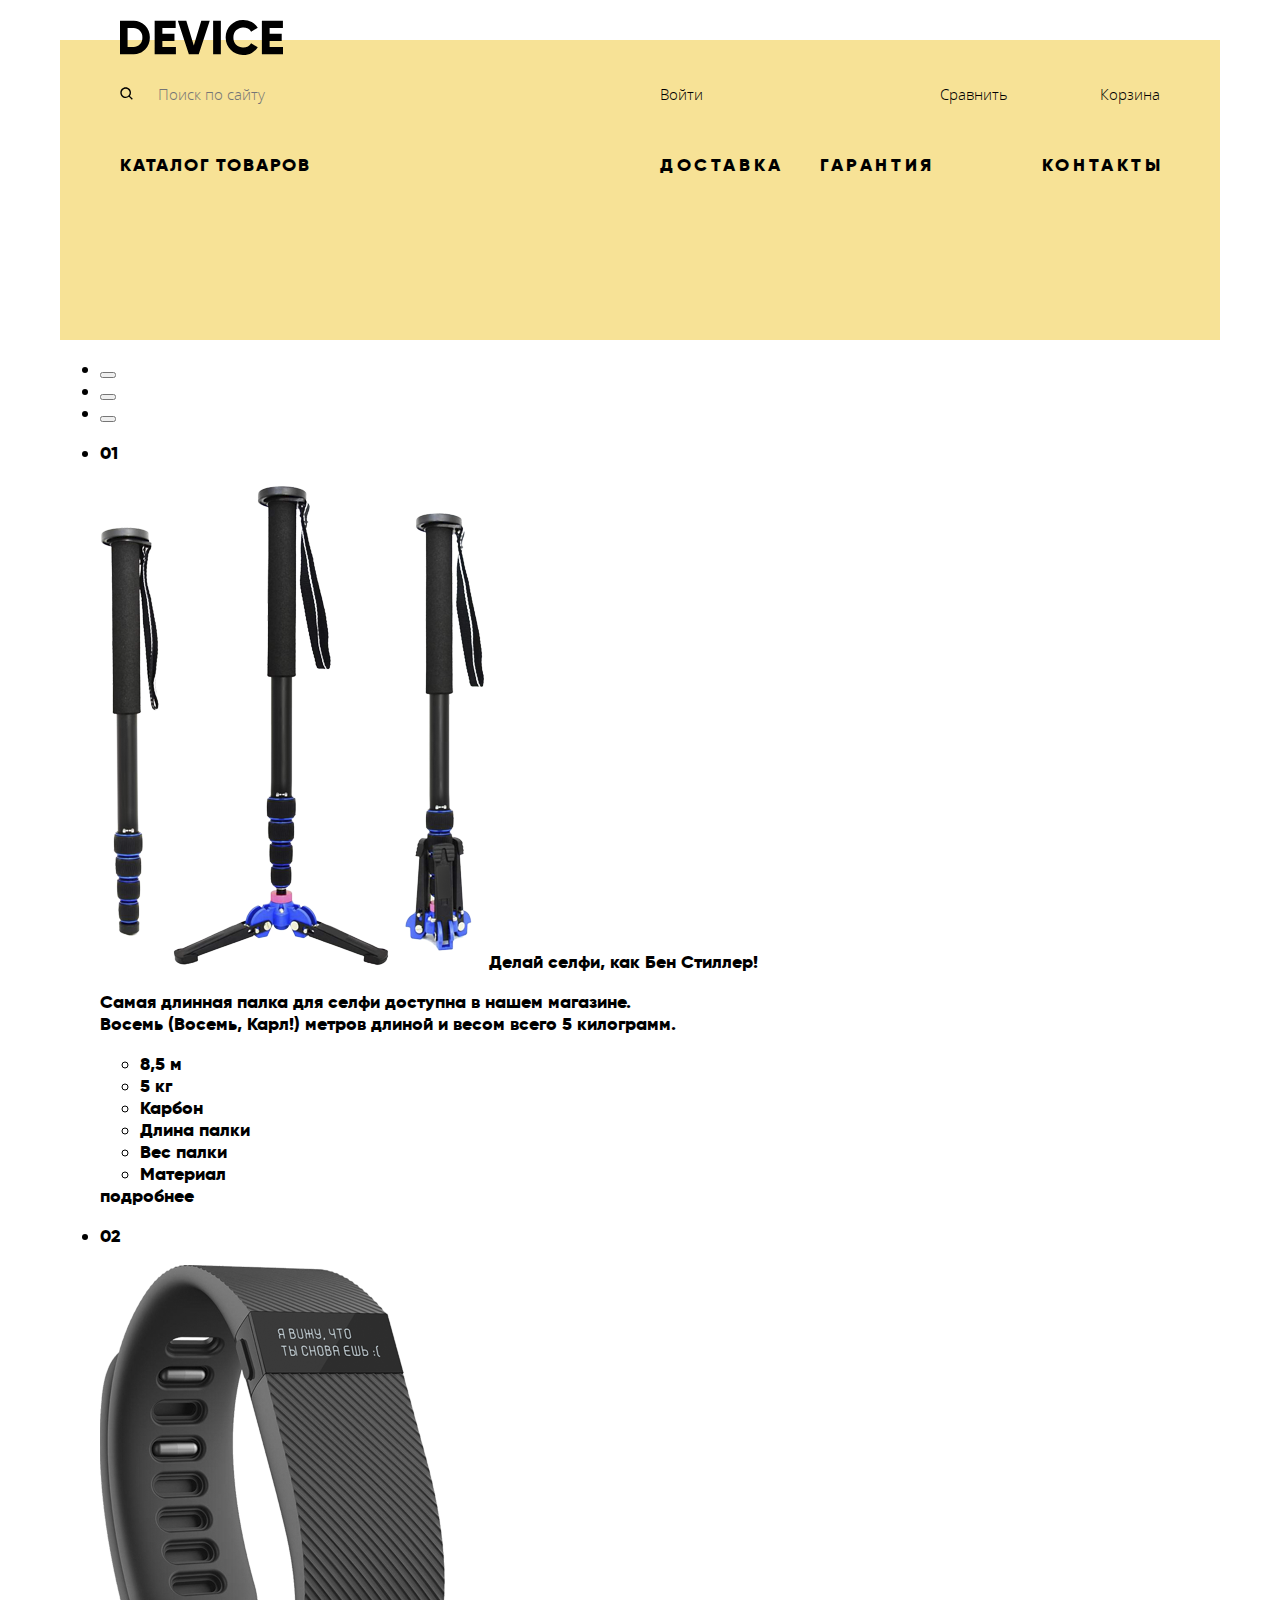
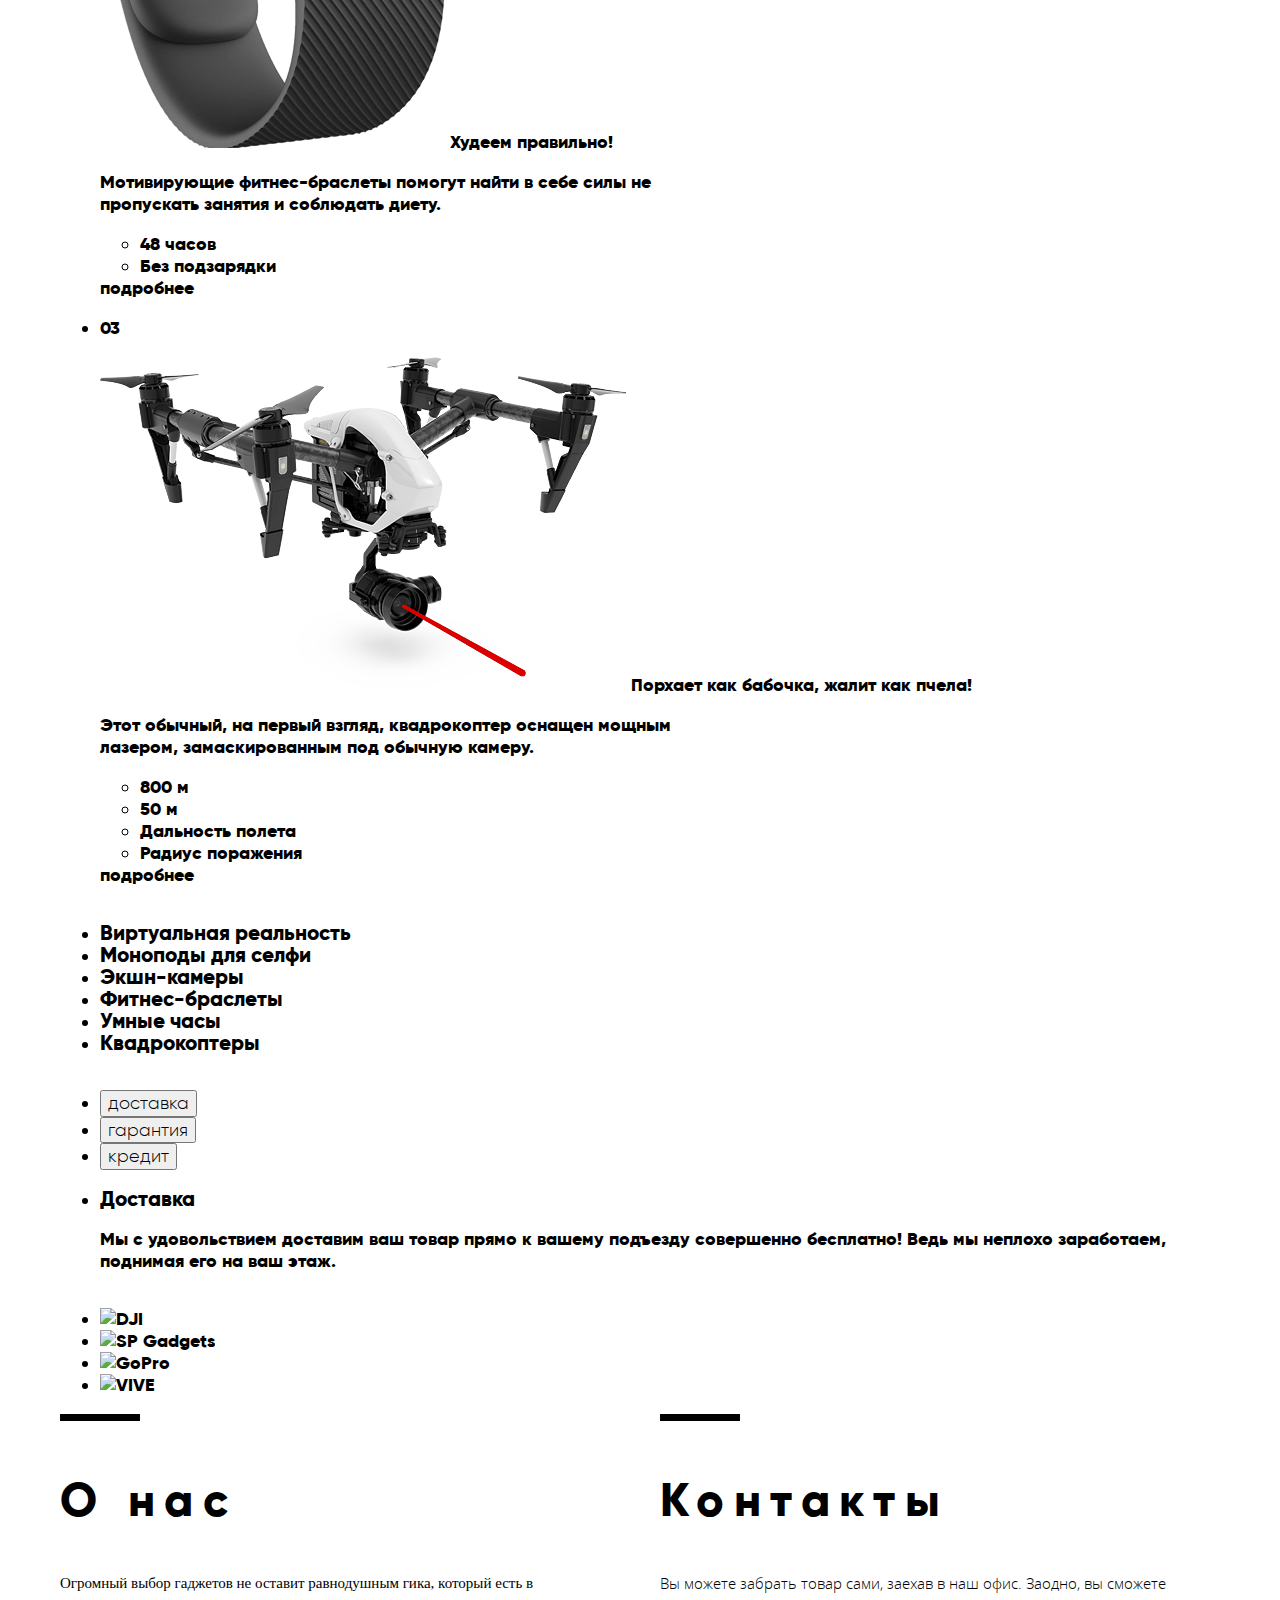
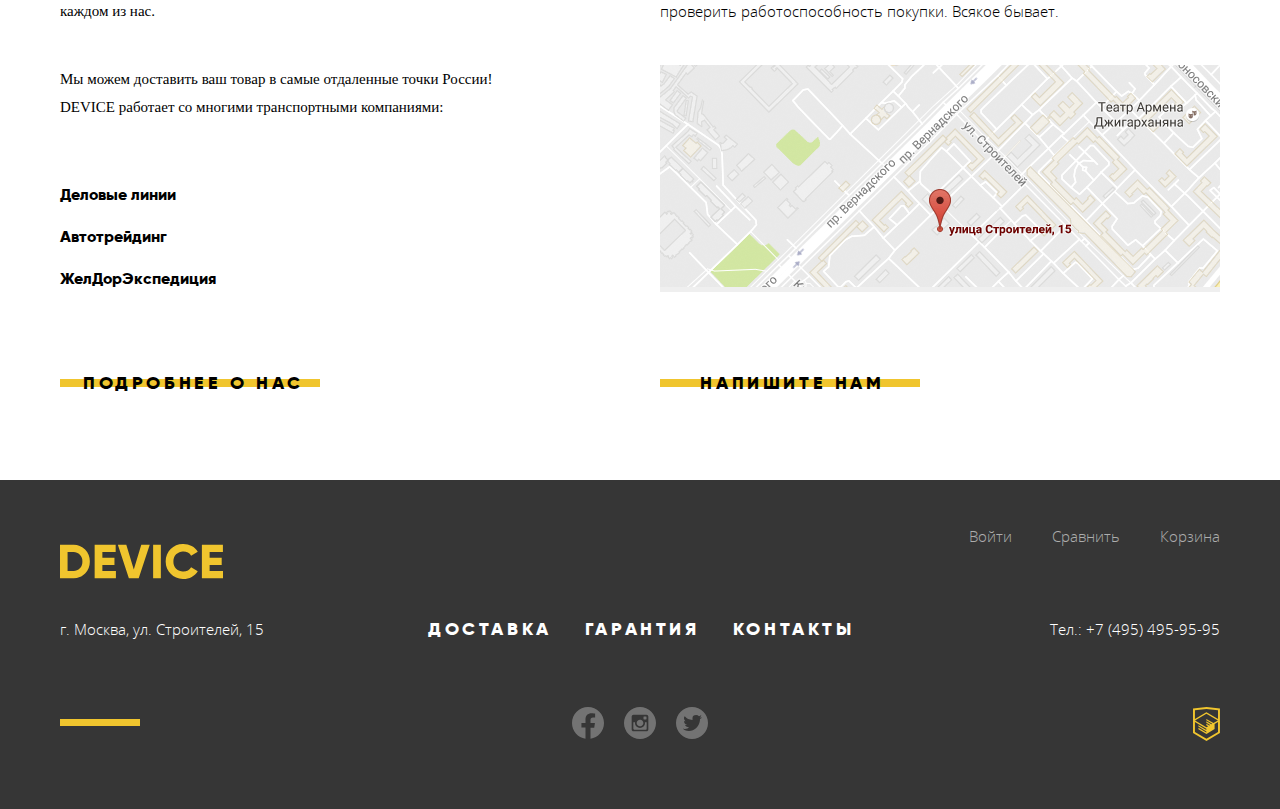
==== index.html @ b8527833 "bugFix" ====
<!DOCTYPE html>
<html lang="ru">
  <head>
    <meta charset="utf-8">
    <title>HTML Academy: Девайс</title>
    <link href="css/normalize.css" rel="stylesheet">
    <link href="css/style.css" rel="stylesheet">
  </head>
  <body>
    <header class="main-header">
      <nav class="nav-section-header header-nav">
        <a class="logo header-logo" aria-label="на главную"><img src="img/content/DEVICE.svg" width="163" height="35" alt="DEVICE"></a>
        <div class="user-nav-header header-nav">
          <form class="search-form" action="https://echo.htmlacademy.ru/courses" method="get">
            <label class="search-label" for="search-input-field"><img src="../img/icon/icons/search_icon.svg" width="13" height="13" alt="Поиск"></label>
            <input id="search-input-field" class="search-input" required type="search" aria-label="Поиск по сайту" placeholder="Поиск по сайту">
            <button class="search-button" type="submit">найти</button>
            <div class="border-bottom"></div>
          </form>
          <a class="profile-link sign-in" href="javascript:void(0);"><span><!--user_icon--></span>Войти</a>
          <a class="comparison-link" aria-label="Сравнить товары" href="javascript:void(0);"><span><!--future "compare" icon--></span>Сравнить</a>
          <a class="cart-link" aria-label="Перейти в корзину" href="javascript:void(0);"><span><!--future "cart" icon--></span>Корзина</a>
        </div>
        <div class="site-nav-header header-nav">
          <a class="catalog-link" href="catalog_monopod.html">каталог товаров</a>
          <div class="catalog-submenu">
            <a href="javascript:void(0);">Виртуальная реальность</a>
            <a href="catalog_monopod.html">Моноподы для селфи</a>
            <a href="javascript:void(0);">Экшн-камеры</a>
            <a href="javascript:void(0);">Фитнес-браслеты</a>
            <a href="javascript:void(0);">Умные часы</a>
            <a href="javascript:void(0);">Квадрокоптер</a>
          </div>
          <a href="javascript:void(0);">доставка</a>
          <a href="javascript:void(0);">гарантия</a>
          <a href="javascript:void(0);">контакты</a>
        </div>
      </nav>
    </header>
    <main class="main-page">
      <h1 class="visually-hidden">Интернет-магазин гаджетов "DEVICE"</h1>
      <section class="ad-slider-section">
        <h2 class="visually-hidden">Топовые товары</h2>
        <ul class="slider-controls">
          <li><button aria-label="первый слайд" type="button"></button></li>
          <li><button aria-label="второй слайд" type="button"></button></li>
          <li><button aria-label="третий слайд" type="button"></button></li>
        </ul>
        <ul class="slides">
          <li class="slide">
            <p>01</p>
            <a aria-label="Перейти на страницу товара" href="javascript:void(0);"><img src="img/content/slider_monopod.png" alt="8-метровая селфи-палка" width="384" height="486"></a>
            <a aria-label="Перейти на страницу товара" href="javascript:void(0);">Делай селфи, как Бен Стиллер!</a>
            <p>Самая длинная палка для селфи доступна в нашем магазине.<br>
               Восемь (Восемь, Карл!) метров длиной и весом всего 5 килограмм.</p>
            <ul class="characteristics">
              <li>8,5 м</li>
              <li>5 кг</li>
              <li>Карбон</li>
              <li>Длина палки</li>
              <li>Вес палки</li>
              <li>Материал</li>
            </ul>
            <a href="javascript:void(0);">подробнее</a>
          </li>
          <li class="slide">  <!--fitness tracker-->
            <p>02</p>
            <a aria-label="Перейти на страницу товара" href="javascript:void(0);"><img src="img/content/slider_tracker.png" alt="фитнес-браслет 001" width="345" height="485"></a><!--add dimensions-->
            <a aria-label="Перейти на страницу товара" href="javascript:void(0);">Худеем правильно!</a>
            <p>Мотивирующие фитнес-браслеты помогут найти в себе силы не<br>
               пропускать занятия и соблюдать диету.</p>
            <ul class="characteristics">
              <li>48 часов</li>
              <li>Без подзарядки</li>
            </ul>
            <a href="javascript:void(0);">подробнее</a>
          </li>
          <li class="slide">  <!--quadcopter-->
            <p>03</p>
            <a aria-label="Перейти на страницу товара" href="javascript:void(0);"><img src="img/content/slider_quadrocopter.png" alt="Квадрокоптер с лазером" width="526" height="334"></a><!--add dimensions-->
            <a aria-label="Перейти на страницу товара" href="javascript:void(0);">Порхает как бабочка, жалит как пчела!</a>
            <p>Этот обычный, на первый взгляд, квадрокоптер оснащен мощным<br>
               лазером, замаскированным под обычную камеру.</p>
            <ul class="characteristics">
              <li>800 м</li>
              <li>50 м</li>
              <li>Дальность полета</li>
              <li>Радиус поражения</li>
            </ul>
            <a href="">подробнее</a>
          </li>
        </ul>
      </section>
      <section class="extra-catalog-section">
        <ul class="extra-catalog">
          <li><h3><a href="javascript:void(0);"><span><!--cathegory icon--></span>Виртуальная реальность</a></h3></li>
          <li><h3><a href="catalog_monopod.html"><span><!--cathegory icon--></span>Моноподы для селфи</a></h3></li>
          <li><h3><a href="javascript:void(0);"><span><!--cathegory icon--></span>Экшн-камеры</a></h3></li>
          <li><h3><a href="javascript:void(0);"><span><!--cathegory icon--></span>Фитнес-браслеты</a></h3></li>
          <li><h3><a href="javascript:void(0);"><span><!--cathegory icon--></span>Умные часы</a></h3></li>
          <li><h3><a href="javascript:void(0);"><span><!--cathegory icon--></span>Квадрокоптеры</a></h3></li>
        </ul>
      </section>
      <section class="features">
        <ul class="features-names">  <!--headings list-->
          <li><button type="button">доставка</button></li>
          <li><button type="button">гарантия</button></li>
          <li><button type="button">кредит</button></li>
        </ul>
        <ul class="features-description">  <!--the very features list-->
          <li>
            <h3>Доставка</h3>
            <p>Мы с удовольствием доставим ваш товар прямо к вашему подъезду совершенно бесплатно! Ведь мы неплохо заработаем, поднимая его на ваш этаж.</p>
            <span><!--icon--></span>
          </li>
          <li class="visually-hidden">
            <h3>Гарантия</h3>
            <p>Если из-за возгорания купленного у нас товара у вас сгорит дом - не переживайте, мы выдадим вам новый. Товар, не дом, конечно же.</p>
            <span><!--icon--></span>
          </li>
          <li class="visually-hidden">
            <h3>Кредит</h3>
            <p>Залезть в долговую яму стало проще! Кредитные консультанты подберут для
               вас наиболее выгодные условия кредита. Выгодные для нашего банка, разумеется.</p>
            <span><!--icon--></span>
          </li>
        </ul>
      </section>
      <section class="partners-section">
        <ul>
          <li><a href="javascript:void(0);" title="DJI"><img src="DJI_logo.png" width="260" height="100" alt="DJI"></a></li>
          <li><a href="javascript:void(0);" title="SP Gadgets"><img src="SP_Gadgets_logo.png" width="260" height="100" alt="SP Gadgets"></a></li>
          <li><a href="javascript:void(0);" title="GoPro"><img src="GoPro_logo.png" width="260" height="100" alt="GoPro"></a></li>
          <li><a href="javascript:void(0);" title="VIVE"><img src="VIVE_logo.png" width="260" height="100" alt="VIVE"></a></li>
        </ul>
      </section>
      <section class="about-us-section">
        <h2>О нас</h2>
        <ul class="about-us-list">
          <li>Огромный выбор гаджетов не оставит равнодушным гика, который есть в каждом из нас.</li>
          <li>Мы можем доставить ваш товар в самые отдаленные точки России! DEVICE работает со многими транспортными компаниями:
            <ul class="transport-partners">
              <li><a href="javascript:void(0);">Деловые линии</a></li>
              <li><a href="javascript:void(0);">Автотрейдинг</a></li>
              <li><a href="javascript:void(0);">ЖелДорЭкспедиция</a></li>
            </ul>
          </li>
        </ul>
        <a class="about-us" href="javascript:void(0);">подробнее о нас</a>
      </section>
      <section class="contacts-section">
        <h2>Контакты</h2>
        <p>Вы можете забрать товар сами, заехав в наш офис. Заодно, вы сможете проверить работоспособность покупки. Всякое бывает.</p>
        <button class="map-unfold" type="button" title="Открыть интерактивную карту"><img src="img/other/map.png" width="560" height="222" alt="магазин на карте"></button>
        <br>
        <button class="feedback-button" type="button">напишите нам</button>
        <button class="close-button visually-hidden" type="button" title="Закрыть" aria-label="Закрыть форму обратной связи"><span><!--future cross here--></span></button>  <!--close window button-->
        <form class="feedback-form visually-hidden" action="https://echo.htmlacademy.ru/courses" method="post">  <!--"message us" form-->
          <label>Ваше имя:<br><input type="text" placeholder="Имя Фамилия" name="name" required></label>
          <br>
          <label>Ваш e-mail:<br><input type="email" placeholder="email@example.com" name="email" required></label>
          <br>
          <label>Текст письма:<br><textarea name="message" placeholder="В свободной форме" rows="6" required></textarea></label>
          <br>
          <button type="submit">отправить</button>
        </form>
      </section>
    </main>
    <footer class="main-footer">
      <a class="logo" aria-label="на главную"><img src="img/content/DEVICE_yellow.svg" width="163" height="35" alt="DEVICE"></a>
      <div class="site-nav-footer footer-nav">
        <a href="javascript:void(0);">доставка</a>
        <a href="javascript:void(0);">гарантия</a>
        <a href="javascript:void(0);">контакты</a>
      </div>
      <div class="user-nav-footer footer-nav">
        <a href="javascript:void(0);"><span><!--user_icon--></span>Войти</a>
        <a aria-label="Сравнить товары" href="javascript:void(0);"><span><!--future "compare" icon--></span>Сравнить</a>
        <a aria-label="Перейти в корзину" href="javascript:void(0);"><span><!--future "cart" icon--></span>Корзина</a>
      </div>
      <p class="physical-address">г. Москва, ул. Строителей, 15</p>
      <p class="phone-number">Тел.: +7 (495) 495-95-95</p>
      <div class="socials-wrapper">
        <div class="socials">
          <a href="javascript:void(0);" title="Мы на Facebook"><img src="img/icon/icons/facebook_icon.svg" width="32" height="32" alt="Facebook"></a>
          <a href="javascript:void(0);" title="Мы в Instagram"><img src="img/icon/icons/insta_icon.svg" width="32" height="32" alt="Instagram"></a>
          <a href="javascript:void(0);" title="Мы в Twitter"><img src="img/icon/icons/twitter_icon.svg" width="32" height="32" alt="Twitter"></a>
        </div>
        <a class="other-socials" href="https://up.htmlacademy.ru/htmlcss/28" aria-label="логотип HTML academy" title="Сделано в HTML Academy"><img src="img/icon/icons/academy_logo.svg" alt="HTML Academy" width="26.94" height="34"></a>
      </div>
    </footer>
  </body>
</html>
---- css/style.css ----
@font-face {
  font-family: "Gilroy";
  font-weight: 300;
  src:
    local("GilroyLight"),
    url("../fonts/gilroylight.woff2") format("woff2"),
    url("../fonts/gilroylight.woff") format("woff");
}
@font-face {
  font-family: "Gilroy";
  font-weight: 800;
  src:
    local("GilroyExtraBold"),
    url("../fonts/gilroyextrabold.woff2") format("woff2"),
    url("../fonts/gilroyextrabold.woff") format("woff");
}
@font-face {
  font-family: "OpenSans";
  font-weight: 300;
  src:
    local("OpenSanslight"),
    url("../fonts/opensanslight.woff2") format("woff2"),
    url("../fonts/opensanslight.woff") format("woff");
}
@font-face {
  font-family: "OpenSans";
  font-weight: 400;
  src:
    local("OpenSans"),
    url("../fonts/opensans.woff2") format("woff2"),
    url("../fonts/opensans.woff") format("woff");
}
.visually-hidden {
  position: absolute;
  width: 1px;
  height: 1px;
  margin: -1px;
  border: 0;
  padding: 0;
  clip: rect(0 0 0 0);
  overflow: hidden;
}
.newProduct {
  position: relative;
}
.newProduct::after {
  height: 62px;
  width: 62px;
  box-sizing: border-box;
  border-radius: 50%;
  border: 2px solid rgba(0, 0, 0, 0.3);
  background-color: transparent;
  content: "NEW";
  font-family: "Gilroy";
  font-weight: 800;
  color: rgba(0, 0, 0, 0.3);
  display: flex;
  align-items: center;
  justify-content: center;
  position: absolute;
  top: -335px;
  left: 271px;
}
:root {
  --basic-black: #000;
  --dark-grey: #363636;
  --basic-grey:#464646;
  --half-light-grey:#7E7E7E;
  --light-grey: #E5E5E5;
  --basic-white: #FFF;

  --basic-beige: #F7E296;
  --dark-yellow: #F0C52E;
  --basic-green: #91C92F;
  --basic-pink: #F6DADA;
}
/* Global */
html {
  height: 100%;
}
body {
  font-family: "Gilroy", "Roboto", sans-serif;
  font-weight: 800;
  font-size: 18px;
  line-height: 22px;
  color: var(--basic-black);
  background-color: var(--basic-white);
}
a {
  text-decoration: none;
  color: var(--basic-black);
}
img {
  max-width: 100%;
  height: auto;
}
.no-word-break {
  white-space: nowrap;
}
/* Global grid */
body {
  min-width: 1180px;
  min-height: 100%;
  margin: 0;
  padding: 0;
  display: grid;
  grid-template: ". header ." min-content
                 "main main main" 1fr
                 "footer footer footer" min-content
                 / 1fr 1180px 1fr;
}
h1, h2, h3 {
  margin: 0px;
}
.main-header {
  grid-area: header;
  margin: 40px 10px 0px;
}
main {
  grid-area: main;
  margin: 0px 10px;
}
.main-footer {
  grid-area: footer;
}


/*                                                              01.header grid   */
.nav-section-header {
  width: 1160px;
  min-height: 300px;
  position: relative;
  box-sizing: border-box;
  padding: 44px 60px 0px;
}
.inner-page .nav-section-header {
  min-height: 186px;
}
.logo.header-logo {
  position: absolute;
  top: -20px;
  left: 60px;
}

.user-nav-header {
  display: grid;
  grid-template: "search account compare cart" 70px
                 /540px 280px 120px 100px;
}
.user-nav-header .cart-link {
  justify-self: end;
}
.search-form {
  position: relative;
  bottom: 15px;
}
.profile-related a,
.profile-related span,
.profile-related form,
.profile-related button {
  display: inline-block;
}

.site-nav-header {
  display: grid;
  grid-template: "catalog delivery guarantee contacts" 40px
                 /540px 160px 1fr 1fr;
}
.site-nav-header a:last-child {
  justify-self: end;
}

.catalog-submenu {
  display: grid;
  grid-template: repeat(3, 36px) / repeat(3, max-content);
  column-gap: 64px;
  grid-auto-flow: column;
  text-transform: none;

}
.catalog-submenu a:last-child {
  grid-area: 1/3;
}

/*                                                              02.footer grid   */
.main-footer {
  box-sizing: border-box;
  position: relative;
  padding-top: 46px;
  padding-bottom: 63px;
  display: grid;
  grid-template: ". logo . user-nav user-nav ." 20px
                 ". . . . . ." 77px
                 ". address site-nav site-nav tel ."
                 ". . . . . ." 55px
                 ". . socials socials socials ."
                 / 1fr 260px 400px 300px 200px 1fr;
}

.site-nav-footer {
  grid-area: site-nav;
  display: flex;
  justify-content: space-between;
  margin: 0px 169px 0px 108px;
}
.site-nav-footer a {
  margin-top: -5px;
}
.main-footer p {
  align-self: start;
  position: relative;
  top: -4px;
}

.user-nav-footer {
  grid-area: user-nav;
}
.main-footer .phone-number {
  grid-area: tel;
  justify-self: end;
  margin-top: 0px;
}
.main-footer .physical-address {
  grid-area: address;
  margin-top: 0px;
}
.main-footer .logo {
  grid-area: logo;
  position: relative;
  top: 18px;
}

.user-nav-footer {
  display: flex;
  justify-content: end;
}
.user-nav-footer a {
  margin-left: 40px;
}

.main-footer .socials-wrapper {
  grid-area: socials;
  display: flex;
  justify-content: end;
  align-items: start;
  margin-top: -6px;
}
.socials-wrapper>a:last-child {
  margin-left: 485px;
}


/*                                                             03.main-page  grid */
.main-page {
  display: grid;
  grid-template: ". slider slider ."
                 ". catalog catalog ."
                 ". features features ."
                 ". partners partners ."
                 ". about_us contacts ."
                 /1fr 560px 560px 1fr;
  column-gap: 40px;
  margin-bottom: 77px;
}

.ad-slider-section {
  grid-area: slider;
}
.extra-catalog-section {
  grid-area: catalog;
}
.features {
  grid-area: features;
}
.partners-section {
  grid-area: partners;
}
.about-us-section {
  grid-area: about_us;
}
.contacts-section {
  grid-area: contacts;
}
/*                                                             03.1 about-us section grid  */
.about-us-section {
  padding-right: 85px;
}
.about-us-list {
  list-style: none;
  padding: 0px;
  padding-top: 50px;
  margin: 0px;
  display: flex;
  flex-direction: column;
}
.about-us-list>li:not(:last-child) {
  padding-bottom: 40px;
}
.about-us-list>li:last-child {
  padding-bottom: 70px;
}

.transport-partners {
  padding: 0px;
  padding-top: 60px;
  display: flex;
  flex-direction: column;
}
.transport-partners>li:not(:last-child) {
  padding-bottom: 14px;
}
.transport-partners>li {
  padding: 0px;
}

/*                                                             03.2 contacts section grid  */
.contacts-section p {
  margin: 50px 0 40px;
}
.contacts-section .feedback-button {
  margin-top: 71px;
  padding-left: 11px;
}

/*                                                             04. main-monopod section grid  */
main.main-monopod {
  display: grid;
  grid-template: ". . breadcrumbs breadcrumbs ."
                 ". . filter sort ."
                 ". . filter products ."
                 ". . filter pages ."
                 /1fr 60px 328px 832px 1fr;
  column-gap: 72px;
}
.main-monopod .breadcrumbs-section {
  grid-area: breadcrumbs;
}
.main-monopod .filter-section {
  grid-area: filter;
}
.main-monopod .sort-section {
  grid-area: sort;
}
.main-monopod .products-display-section {
  grid-area: products;
}
.main-monopod .pagination-container {
  grid-area: pages;
}

/*                                                             04.1 breadcrumbs grid  */
.breadcrumbs-section {
  margin-top: 44px;
}
.breadcrumbs-section .breadcrumbs {
  margin-top: 30px;
  margin-bottom: 50px;
  padding: 0px;
  display: flex;
}

/*                                                             04.2 filter section grid  */
.filter-section {
  padding-right: 68px;
  background-color: var(--light-grey);
}
/*                                                             04.3 sort section  grid  */
.sort-section {
  display: flex;
  flex-direction: row;
}
.sort-section ul {
  list-style: none;
  padding: 0px;
  display: flex;
}
/*                                                             04.4 display section  grid  */
.products-display {
  display: grid;
  margin: 70px 0px 40px 0px;
  padding-left: 0px;
  grid-template: repeat(2, 1fr) / repeat(2, 1fr);
  row-gap: 48px;
  column-gap: 40px;
  justify-content: left;
}
.products-display h3 {
  display: inline-block;
  width: 280px;
}
.product-item {
  display: flex;
  flex-wrap: wrap;
  justify-content: space-between;
}
/*                                                             04.5 pagination  grid  */
.pagination-container {
  background-color: var(--light-grey);
  margin-bottom: 78px;
  padding: 25px 30px;
  display: flex;
  justify-content: space-between;
}
.pagination-container .pages-list {
  list-style: none;
  padding: 0px;
  display: flex;
  margin: 0px;
}
.pages-list li {
  margin: 0px 15px;
}


/*catalog submenu interactive*/
.catalog-submenu {
  position: absolute;
  visibility: hidden;
  width: 1160px;
  height: auto;
  background-color: var(--basic-beige);
  top: 154px;
  left: 0px;
  box-sizing: border-box;
  padding: 12px 60px 26px;
}

.catalog-link:hover+.catalog-submenu,
.catalog-link:focus+.catalog-submenu,
.catalog-link:active+.catalog-submenu,
.catalog-submenu:hover
.catalog-submenu:focus
.catalog-submenu:active {
  visibility: visible;
}




/*  header (& footer basics)*/
.nav-section-header {
  background-color: var(--basic-beige);
}
.nav-section-header a[href]:hover,
.nav-section-header a[href]:focus {
  opacity: 0.6;
}
.nav-section-header a[href]:active {
  opacity: 0.3;
}
.site-nav-header>a,
.site-nav-footer>a {
  font-size: 18px;
  line-height: 22px;
  text-transform: uppercase;
  letter-spacing: 0.2em;
  margin-right: -.2em;
  color: var(--basic-black);
}
.site-nav-header>a:first-child {
  letter-spacing: 0.1em;
}
.catalog-submenu a,
.user-nav-footer a,
.user-nav-header a {
  font-family: "OpenSans";
  font-weight: 300;
  font-size: 15px;
  line-height: 20px;
  color: var(--basic-black);
}
/*  logout button (footer basics)  */
.user-nav-header button,
.user-nav-footer button {
  font-family: "OpenSans";
  font-weight: 200;
  font-size: 15px;
  color: rgba(0, 0, 0, 0.3);
  line-height: 20px;
  background-color: transparent;
  border: 0px;
}
.header-nav .sign-out:hover,
.header-nav .sign-out:focus {
  color: rgba(0, 0, 0, 0.6);
}
.header-nav .sign-out:active {
  color: var(--basic-black);
}
/*  logo  states aspect  */
.logo[href] img:hover,
.logo[href] img:focus {
  opacity: 0.6;
}
.logo[href] img:active {
  opacity: 0.3;
}

/*  Search form input: */
.search-form input {
  font-family: "OpenSans";
  position: relative;
  font-weight: 300;
  font-size: 15px;
  font-weight: 20px;
  color: rgba(0, 0, 0, 0.3);
  background-color: transparent;

  width: 332px;
  padding: 0px 5px 15px 20px;
  margin-right: 0px;
  border: 0px solid;
}
.search-form input:hover{
  color: rgba(0, 0, 0, 0.6);
}
.search-form input:focus,
.search-form input:active {
  color: var(--basic-black);
}

/*  Search form button: */
.search-form button {
  font-family: "OpenSans";
  font-weight: 300;
  font-size: 15px;
  line-height: 20px;
  text-transform: uppercase;
  color: var(--basic-black);
  background-color: transparent;
  border: 0px;
  box-shadow: inset 0px 0px 0px 2px var(--basic-black);
  padding: 15px 17px;
  margin: 0px 0px 0px 5px;
  opacity: 0;
  position: relative;
}
.search-input:focus~button,
.search-input:active~button {
  opacity: 1;
}
.search-form button:hover {
  color: var(--basic-white);
  background-color: var(--basic-black);
}
.search-form button:focus {
  color: var(--basic-white);
  background-color: var(--basic-black);
  opacity: 1;
}
.search-form button:active {
  color: rgba(255,255,255,0.3);
  background-color: var(--basic-black);
  opacity: 1;
}
/*  Search form border-bottom element: */
.search-form .border-bottom {
  width: 440px;
  height: 2px;
  background-color: var(--basic-black);
  position: absolute;
  left: 0px;
  top: 48px;
  opacity: 0;
}

.search-input:focus~.border-bottom,
.search-label:focus~.border-bottom,
.search-button:focus~.border-bottom,
.search-input:active~.border-bottom,
.search-label:active~.border-bottom,
.search-button:active~.border-bottom {
  opacity: 1;
}


/*  footer (completion)  */
.main-footer {
  background-color: var(--dark-grey);
}
.site-nav-footer {
  text-align: center;
}
.site-nav-footer a {
  color: var(--basic-white);
  padding: 0px 0px;
}
.site-nav-footer a:hover,
.site-nav-footer a:focus {
  color: rgba(255, 255, 255, 0.6);
}
.site-nav-footer a:active  {
  color: rgba(255, 255, 255, 0.3)
}
.user-nav-footer a {
  color: rgba(255, 255, 255, 0.6);
}
.user-nav-footer a:hover,
.user-nav-footer a:focus {
  color: var(--basic-white);
}
.user-nav-footer a:active {
  color: rgba(255, 255, 255, 0.3);
}
.main-footer p {
  font-family: "OpenSans";
  font-weight: 300;
  font-size: 15px;
  line-height: 20px;
  color: var(--basic-white);
}
/*  logout button: ;*/
.user-nav-footer button {
  color: rgba(255, 255, 255, 0.3);
}
.user-nav-footer button:hover,
.user-nav-footer button:focus {
  color: var(--basic-white);
}
.user-nav-footer button:active {
  color: rgba(255, 255, 255, 0.3);
}
/*  Socials  */
.socials {
  text-align: center;
}
.socials img {
  margin-left: 15px;
  opacity: 0.3;
}
.socials img:hover,
.socials img:focus,
.other-socials:hover,
.other-socials:focus {
  opacity: 0.6;
}
.socials img:active {
  opacity: 0.1;
}
.other-socials:active {
  opacity: 0.3;
}


/*  logo footer: */
.main-footer .logo::before {
  content:"";
  width: 80px;
  height: 7px;
  background: var(--dark-yellow);
  position: absolute;
  margin-top: 175px;
  pointer-events: none;
}

/*  contacts_section (& about_us basics) section:  */
.contacts-section h2,
.about-us-section h2 {
  font-size: 47px;
  letter-spacing: 0.2em;
  line-height: 58px;
  margin-top: 57px;
  position: relative;
  height: 48px;
}
.contacts-section h2::before,
.about-us-section h2::before {
  content:"";
  width: 80px;
  height: 7px;
  background: var(--basic-black);
  position: absolute;
  top: -57px;
}
.contacts-section p {
  font-family: "OpenSans";
  font-weight: 300;
  font-size: 15px;
  line-height: 28px;
}
button.map-unfold {
  border: 0px;
  margin: 0px;
  padding: 0px;
}
.feedback-button {
  font-family: "Gilroy";
  font-weight: 800;
  font-size: 18px;
  line-height: 22px;
  letter-spacing: 0.2em;
  text-transform: uppercase;
  border: none;
  width: 260px;
  height: 40px;
  background: linear-gradient(transparent 40%, 40%, var(--dark-yellow) 50%, 60%, transparent 60%);
}
.feedback-button:hover,
a.about-us:hover,
.feedback-button:focus,
a.about-us:focus {
  background-color: var(--dark-yellow);
}
.feedback-button:active,
a.about-us:active {
  background-color: var(--dark-yellow);
  color: rgba(0, 0, 0, 0.3);
}

/*  about_us section: */
a.about-us {
  display: inline-block;
  box-sizing: border-box;
  padding-top: 9px;
  padding-left: 7px;
  text-align: center;
  font-family: "Gilroy";
  font-weight: 800;
  font-size: 18px;
  line-height: 22px;
  letter-spacing: 0.2em;
  text-transform: uppercase;
  color: var(--basic-black);
  width: 260px;
  height: 40px;
  background: linear-gradient(transparent 40%, 40%, var(--dark-yellow) 50%, 60%, transparent 60%);
}
.about-us-list {
  font-family: "Open Sans";
  font-weight: 300;
  font-size: 15px;
  line-height: 28px;
  color: var(--basic-black);
  list-style: none;
}
.transport-partners {
  font-family: "Gilroy";
  font-weight: 800;
  font-size: 16px;
  line-height: 28px;
  color: var(--basic-black);
  list-style: none;
}

/*  inner_page  */
.inner-page h1 {
  font-family: "Gilroy";
  font-weight: 800;
  font-size: 47px;
  line-height: 58px;
  color: var(--basic-color);
}
.breadcrumbs li {
  font-family: "Open Sans";
  font-weight: 300;
  font-size: 14px;
  line-height: 19px;
  color: var(--basic-black);
  opacity: 0.3;
  list-style: none;
}
.breadcrumbs li:hover,
.breadcrumbs li:focus {
  opacity: 0.6;
}
.breadcrumbs li:active {
  opacity: 0.1;
}

/*  filter  */
form.filter-form {
  background-color: var(--light-grey);
}
fieldset.color-range {
  border: 0px;
  padding: 0px;
}
.price-range-label,
.color-range legend,
p.bluetooth-range {
  font-family: "Gilroy";
  font-weight: 800;
  font-size: 14px;
  line-height: 17px;
  letter-spacing: 0.1em;
  color: var(--basic-black);
}
input[disabled]+label {
  color: #A6A6A6;
}

/*  filter decoration black line */
.price-range-label::before,
.color-range legend::before,
p.bluetooth-range::before {
  content:"";
  width: 200px;
  height: 2px;
  background: var(--basic-black);
  position: absolute;
  margin-top: -16px;
}
.filter-form label {
  font-family: "Open Sans";
  font-weight: 300;
  font-size: 14px;
  line-height: 19px;
  color: var(--basic-black);
}

/* submit-filter button */
.filter-form button {
  font-family: "Gilroy";
  font-weight: 800;
  font-size: 18px;
  line-height: 22px;
  letter-spacing: 0.2em;
  text-transform: uppercase;
  border: none;
  width: 260px;
  height: 40px;
  background: linear-gradient(transparent 40%, 40%, var(--dark-yellow) 50%, 60%, transparent 60%);
}
.filter-form button:hover,
.filter-form button:focus {
  background-color: var(--dark-yellow);
}
.filter-form button:active {
  background-color: var(--dark-yellow);
  color: rgba(0, 0, 0, 0.3);
}

/*  products-display  */
.products-display-section h3 {
  font-family: "Gilroy";
  font-weight: 800;
  font-size: 18px;
  line-height: 22px;
  letter-spacing: 0.05em;
  color: var(--basic-color);
}
ul.products-display {
  list-style: none;
}
.products-display p {
  font-family: G"ilroy";
  font-style: normal;
  font-weight: 300;
  font-size: 16px;
  line-height: 18px;
  letter-spacing: 0.05em;
}

.product-item {
  position: relative;
}
.overlay {
  position: absolute;
  left: 50%;
  transform: translate(-50%, 0);
  top: 171px;
  display: none;
}
.overlay button {
  display: block;
  margin: 0px auto 13px;
}
.product-item:hover .overlay {
  display: block;
}



/*  add to cart & add to comparison  */
button.add-to-cart {
  font-family: "Gilroy";
  font-weight: 800;
  font-size: 18px;
  line-height: 22px;
  letter-spacing: 0.2em;
  text-transform: uppercase;
  border: none;
  width: 200px;
  height: 40px;
  background: linear-gradient(transparent 40%, 40%, var(--dark-yellow) 50%, 60%, transparent 60%);
}
button.add-to-cart:hover,
button.add-to-cart:focus {
  background-color: var(--dark-yellow);
}
button.add-to-cart:active {
  background-color: var(--dark-yellow);
  color: rgba(0, 0, 0, 0.3);
}

button.add-to-comparison {
  font-family: "Open Sans";
  font-weight: 300;
  font-size: 13px;
  line-height: 18px;
  letter-spacing: 0.1em;
  color: var(--basic-black);

  background-color: transparent;
  border: none;
  opacity: 0.5;
}
button.add-to-comparison:focus,
button.add-to-comparison:hover {
  opacity: 1;
}
button.add-to-comparison:active {
  opacity: 0.2;
}

.product-item img:hover,
.product-item img:focus {
  opacity: 0.7;
}
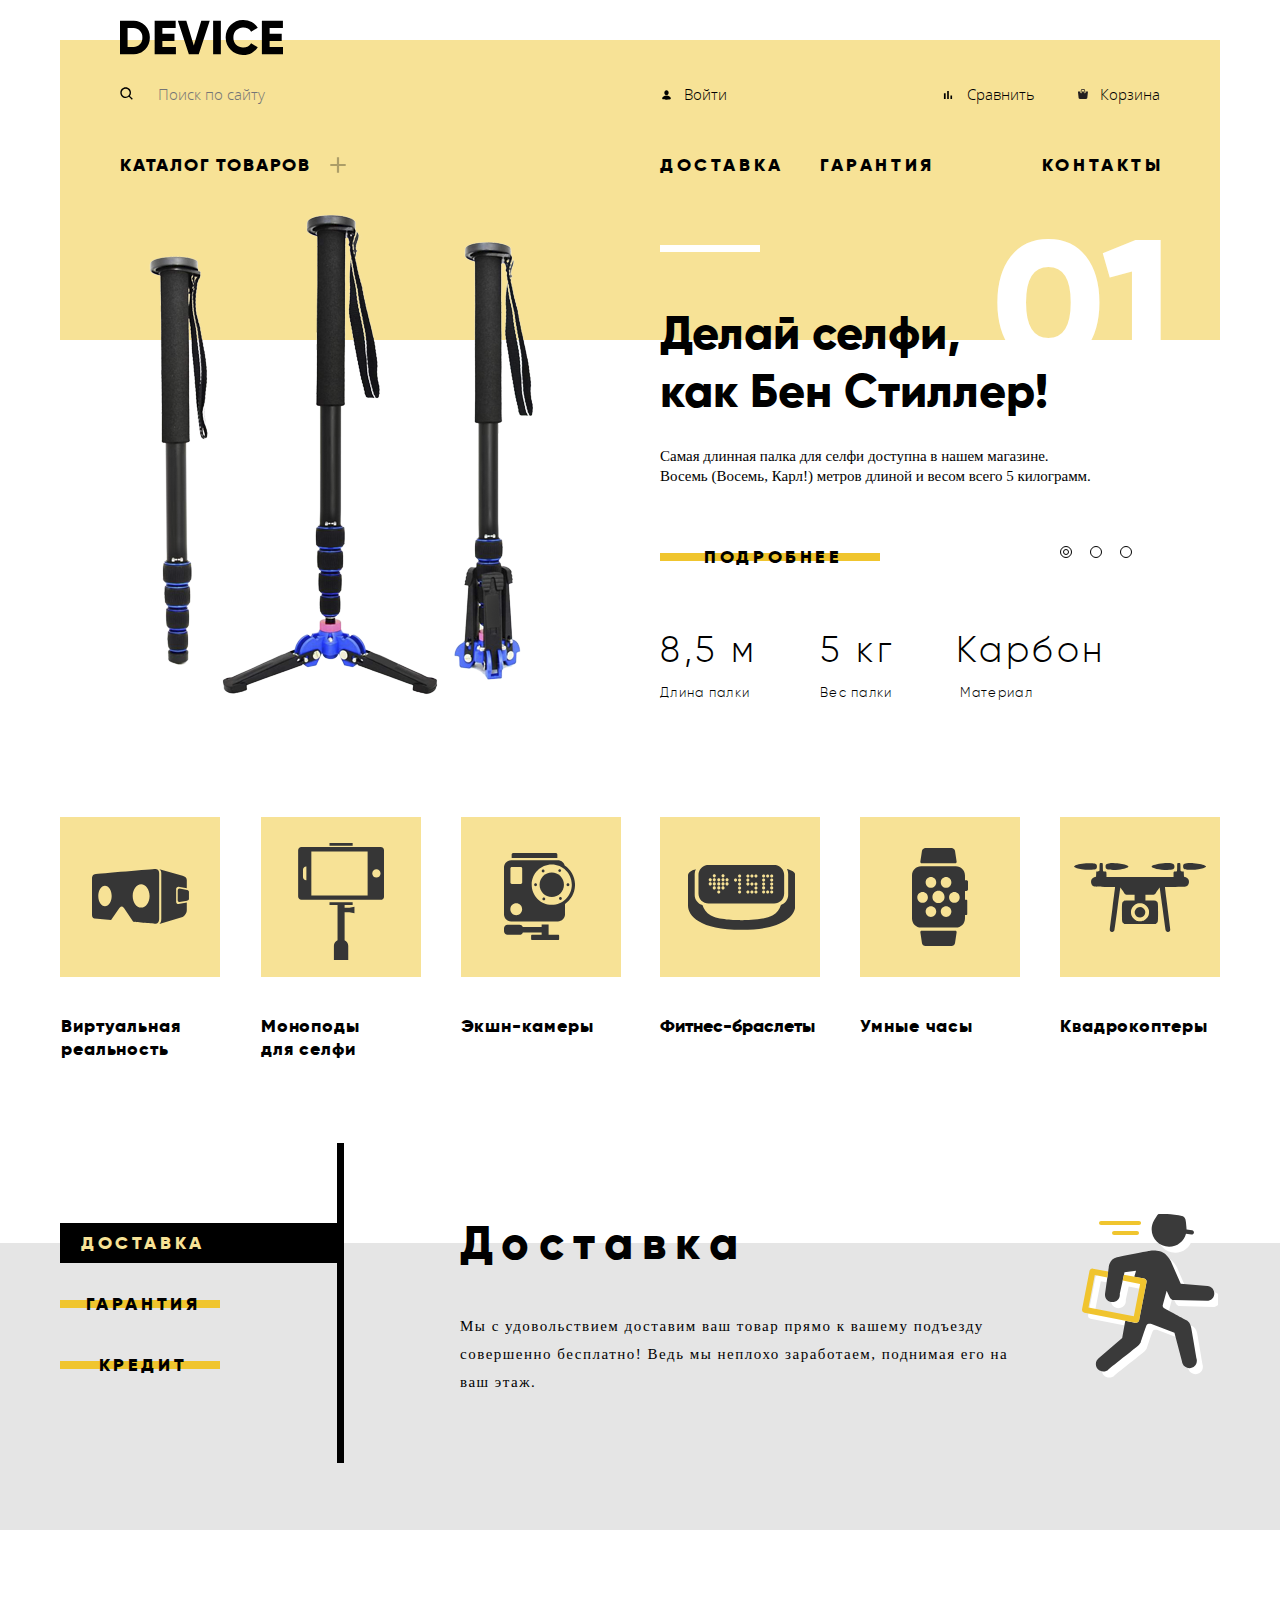
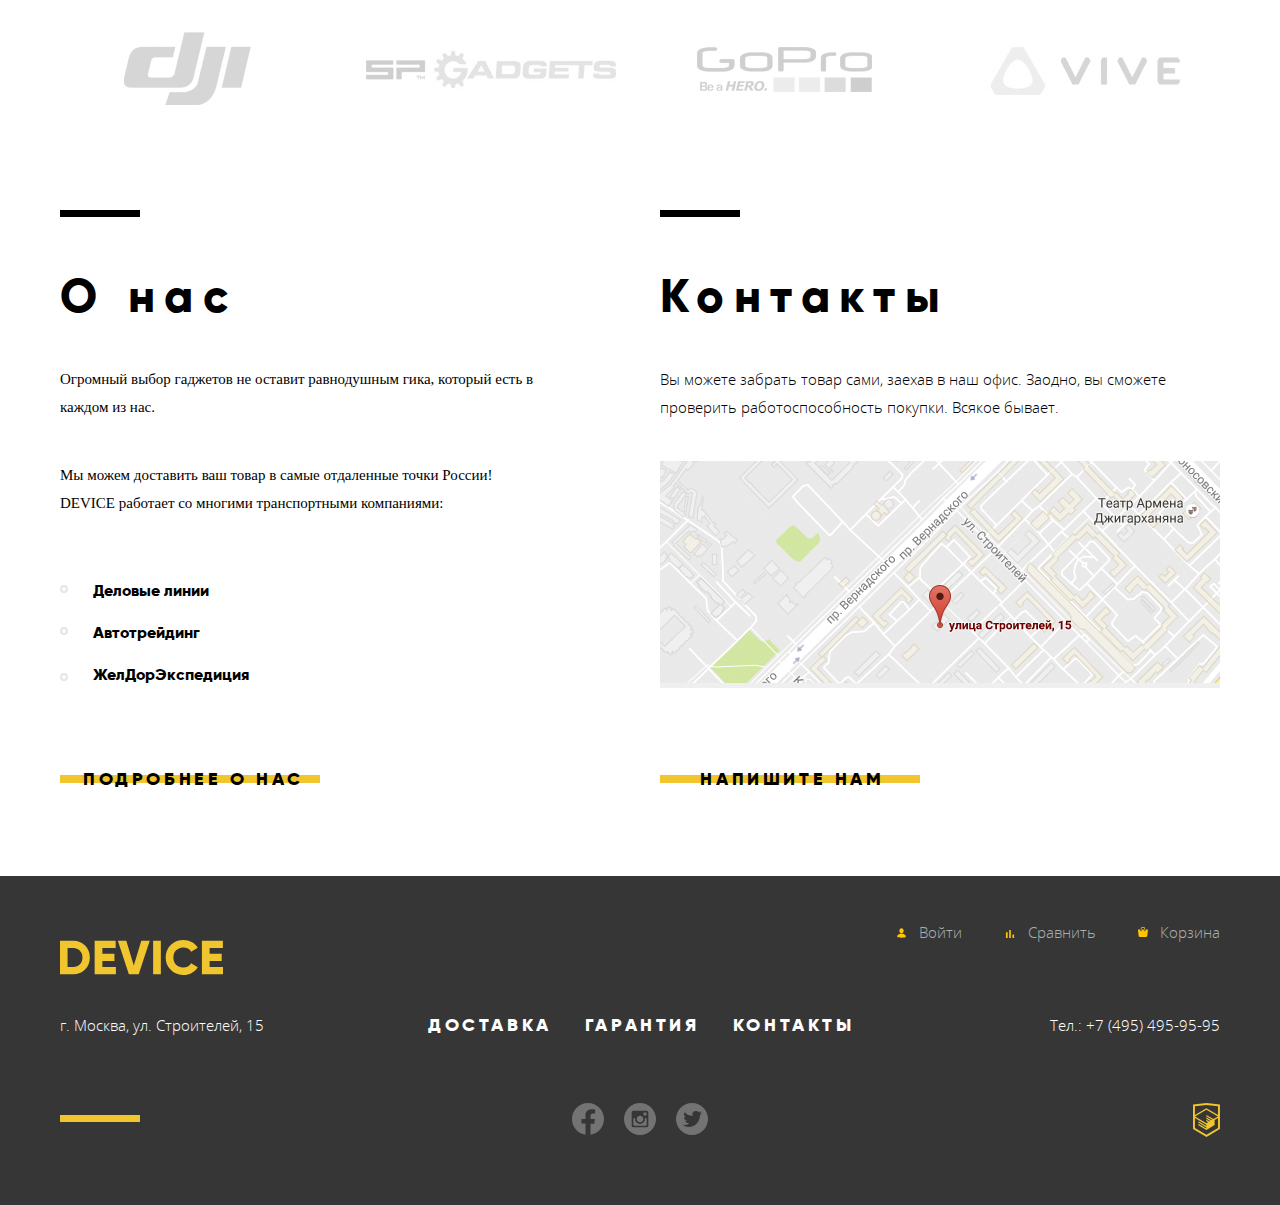
==== commit 382b3489: "grid, css progression" ====
--- a/index.html
+++ b/index.html
@@ -17,9 +17,9 @@
             <button class="search-button" type="submit">найти</button>
             <div class="border-bottom"></div>
           </form>
-          <a class="profile-link sign-in" href="javascript:void(0);"><span><!--user_icon--></span>Войти</a>
-          <a class="comparison-link" aria-label="Сравнить товары" href="javascript:void(0);"><span><!--future "compare" icon--></span>Сравнить</a>
-          <a class="cart-link" aria-label="Перейти в корзину" href="javascript:void(0);"><span><!--future "cart" icon--></span>Корзина</a>
+          <a class="header-login-link login-link" href="javascript:void(0);"><span><!--user_icon--></span>Войти</a>
+          <a class="header-compare-link compare-link" aria-label="Сравнить товары" href="javascript:void(0);"><span><!--future "compare" icon--></span>Сравнить</a>
+          <a class="header-cart-link cart-link" aria-label="Перейти в корзину" href="javascript:void(0);"><span><!--future "cart" icon--></span>Корзина</a>
         </div>
         <div class="site-nav-header header-nav">
           <a class="catalog-link" href="catalog_monopod.html">каталог товаров</a>
@@ -42,96 +42,90 @@
       <section class="ad-slider-section">
         <h2 class="visually-hidden">Топовые товары</h2>
         <ul class="slider-controls">
-          <li><button aria-label="первый слайд" type="button"></button></li>
+          <li><button class="current-button" aria-label="первый слайд" type="button"></button></li>
           <li><button aria-label="второй слайд" type="button"></button></li>
           <li><button aria-label="третий слайд" type="button"></button></li>
         </ul>
         <ul class="slides">
-          <li class="slide">
-            <p>01</p>
-            <a aria-label="Перейти на страницу товара" href="javascript:void(0);"><img src="img/content/slider_monopod.png" alt="8-метровая селфи-палка" width="384" height="486"></a>
-            <a aria-label="Перейти на страницу товара" href="javascript:void(0);">Делай селфи, как Бен Стиллер!</a>
+          <li class="slide slide-1 current-slide">
+            <a class="slide-pic" aria-label="Перейти на страницу товара" href="javascript:void(0);"><img src="img/content/slider_monopod.png" alt="8-метровая селфи-палка" width="384" height="486"></a>
+            <a class="slide-tag-line" aria-label="Перейти на страницу товара" href="javascript:void(0);">Делай селфи, <span class="no-word-break">как Бен Стиллер!</span></a>
             <p>Самая длинная палка для селфи доступна в нашем магазине.<br>
                Восемь (Восемь, Карл!) метров длиной и весом всего 5 килограмм.</p>
             <ul class="characteristics">
               <li>8,5 м</li>
+              <li>Длина палки</li>
               <li>5 кг</li>
+              <li>Вес палки</li>
               <li>Карбон</li>
-              <li>Длина палки</li>
-              <li>Вес палки</li>
               <li>Материал</li>
             </ul>
-            <a href="javascript:void(0);">подробнее</a>
+            <a class="more-info-link button-style1" href="javascript:void(0);">подробнее</a>
           </li>
-          <li class="slide">  <!--fitness tracker-->
-            <p>02</p>
-            <a aria-label="Перейти на страницу товара" href="javascript:void(0);"><img src="img/content/slider_tracker.png" alt="фитнес-браслет 001" width="345" height="485"></a><!--add dimensions-->
-            <a aria-label="Перейти на страницу товара" href="javascript:void(0);">Худеем правильно!</a>
-            <p>Мотивирующие фитнес-браслеты помогут найти в себе силы не<br>
+          <li class="slide slide-2">
+            <a class="slide-pic" aria-label="Перейти на страницу товара" href="javascript:void(0);"><img src="img/content/slider_tracker.png" alt="фитнес-браслет 001" width="345" height="485"></a><!--add dimensions-->
+            <a class="slide-tag-line" aria-label="Перейти на страницу товара" href="javascript:void(0);">Худеем правильно!</a>
+            <p>Мотивирующие фитнес-браслеты помогут найти в себе силы не
                пропускать занятия и соблюдать диету.</p>
             <ul class="characteristics">
               <li>48 часов</li>
               <li>Без подзарядки</li>
             </ul>
-            <a href="javascript:void(0);">подробнее</a>
+            <a class="more-info-link button-style1" href="javascript:void(0);">подробнее</a>
           </li>
-          <li class="slide">  <!--quadcopter-->
-            <p>03</p>
-            <a aria-label="Перейти на страницу товара" href="javascript:void(0);"><img src="img/content/slider_quadrocopter.png" alt="Квадрокоптер с лазером" width="526" height="334"></a><!--add dimensions-->
-            <a aria-label="Перейти на страницу товара" href="javascript:void(0);">Порхает как бабочка, жалит как пчела!</a>
-            <p>Этот обычный, на первый взгляд, квадрокоптер оснащен мощным<br>
-               лазером, замаскированным под обычную камеру.</p>
+          <li class="slide slide-3">
+            <a class="slide-pic" aria-label="Перейти на страницу товара" href="javascript:void(0);"><img src="img/content/slider_quadrocopter.png" alt="Квадрокоптер с лазером" width="526" height="334"></a><!--add dimensions-->
+            <a class="slide-tag-line" aria-label="Перейти на страницу товара" href="javascript:void(0);">Порхает как бабочка, жалит как пчела!</a>
+            <p>Этот обычный, на первый взгляд, квадрокоптер оснащен мощным лазером, замаскированным под стандартную камеру.</p>
             <ul class="characteristics">
               <li>800 м</li>
+              <li>Дальность полета</li>
               <li>50 м</li>
-              <li>Дальность полета</li>
               <li>Радиус поражения</li>
             </ul>
-            <a href="">подробнее</a>
+            <a class="more-info-link button-style1" href="">подробнее</a>
           </li>
         </ul>
       </section>
       <section class="extra-catalog-section">
         <ul class="extra-catalog">
-          <li><h3><a href="javascript:void(0);"><span><!--cathegory icon--></span>Виртуальная реальность</a></h3></li>
-          <li><h3><a href="catalog_monopod.html"><span><!--cathegory icon--></span>Моноподы для селфи</a></h3></li>
-          <li><h3><a href="javascript:void(0);"><span><!--cathegory icon--></span>Экшн-камеры</a></h3></li>
-          <li><h3><a href="javascript:void(0);"><span><!--cathegory icon--></span>Фитнес-браслеты</a></h3></li>
-          <li><h3><a href="javascript:void(0);"><span><!--cathegory icon--></span>Умные часы</a></h3></li>
-          <li><h3><a href="javascript:void(0);"><span><!--cathegory icon--></span>Квадрокоптеры</a></h3></li>
+          <li><h3><a class="VR-link" href="javascript:void(0);">Виртуальная реальность</a></h3></li>
+          <li><h3><a class="monopod-link" href="catalog_monopod.html">Моноподы <span class="no-word-break">для селфи<span class="no-word-break"></a></h3></li>
+          <li><h3><a class="cam-link" href="javascript:void(0);">Экшн-камеры</a></h3></li>
+          <li><h3><a class="tracker-link" href="javascript:void(0);">Фитнес-браслеты</a></h3></li>
+          <li><h3><a class="watches-link" href="javascript:void(0);">Умные часы</a></h3></li>
+          <li><h3><a class="quadcopter-link" href="javascript:void(0);">Квадрокоптеры</a></h3></li>
         </ul>
       </section>
       <section class="features">
         <ul class="features-names">  <!--headings list-->
-          <li><button type="button">доставка</button></li>
+          <li><button class="current-button" type="button">доставка</button></li>
           <li><button type="button">гарантия</button></li>
           <li><button type="button">кредит</button></li>
         </ul>
-        <ul class="features-description">  <!--the very features list-->
-          <li>
+        <ul class="features-description">
+          <li class="delivery-info current-info">
             <h3>Доставка</h3>
-            <p>Мы с удовольствием доставим ваш товар прямо к вашему подъезду совершенно бесплатно! Ведь мы неплохо заработаем, поднимая его на ваш этаж.</p>
-            <span><!--icon--></span>
+            <p>Мы с удовольствием доставим ваш товар прямо к вашему подъезду совершенно бесплатно! Ведь мы неплохо <span class="no-word-break">заработаем, поднимая</span> его на ваш этаж.</p>
           </li>
-          <li class="visually-hidden">
+          <li class="guarantee-info">
             <h3>Гарантия</h3>
-            <p>Если из-за возгорания купленного у нас товара у вас сгорит дом - не переживайте, мы выдадим вам новый. Товар, не дом, конечно же.</p>
-            <span><!--icon--></span>
+            <p>Если из-за возгорания купленного у нас товара у вас сгорит дом — не переживайте, мы выдадим вам новый.</p>
+            <p>Товар, не дом, конечно же.</p>
           </li>
-          <li class="visually-hidden">
+          <li class="credit-info">
             <h3>Кредит</h3>
             <p>Залезть в долговую яму стало проще! Кредитные консультанты подберут для
-               вас наиболее выгодные условия кредита. Выгодные для нашего банка, разумеется.</p>
-            <span><!--icon--></span>
+               вас наиболее выгодные <span class="no-word-break">условия кредита. Выгодные для</span> нашего банка, разумеется.</p>
           </li>
         </ul>
       </section>
       <section class="partners-section">
-        <ul>
-          <li><a href="javascript:void(0);" title="DJI"><img src="DJI_logo.png" width="260" height="100" alt="DJI"></a></li>
-          <li><a href="javascript:void(0);" title="SP Gadgets"><img src="SP_Gadgets_logo.png" width="260" height="100" alt="SP Gadgets"></a></li>
-          <li><a href="javascript:void(0);" title="GoPro"><img src="GoPro_logo.png" width="260" height="100" alt="GoPro"></a></li>
-          <li><a href="javascript:void(0);" title="VIVE"><img src="VIVE_logo.png" width="260" height="100" alt="VIVE"></a></li>
+        <ul class="partners-list">
+          <li><a href="javascript:void(0);" aria-label="DJI"><img src="img/icon/partners_logo/DJI.png" width="260" height="100" alt="DJI"></a></li>
+          <li><a href="javascript:void(0);" aria-label="SP Gadgets"><img src="img/icon/partners_logo/SP_Gadgets.png" width="260" height="100" alt="SP Gadgets"></a></li>
+          <li><a href="javascript:void(0);" aria-label="GoPro"><img src="img/icon/partners_logo/GoPro.png" width="260" height="100" alt="GoPro"></a></li>
+          <li><a href="javascript:void(0);" aria-label="VIVE"><img src="img/icon/partners_logo/VIVE.png" width="260" height="100" alt="VIVE"></a></li>
         </ul>
       </section>
       <section class="about-us-section">
@@ -146,12 +140,12 @@
             </ul>
           </li>
         </ul>
-        <a class="about-us" href="javascript:void(0);">подробнее о нас</a>
+        <a class="about-us-link button-style1" href="javascript:void(0);">подробнее о нас</a>
       </section>
       <section class="contacts-section">
         <h2>Контакты</h2>
         <p>Вы можете забрать товар сами, заехав в наш офис. Заодно, вы сможете проверить работоспособность покупки. Всякое бывает.</p>
-        <button class="map-unfold" type="button" title="Открыть интерактивную карту"><img src="img/other/map.png" width="560" height="222" alt="магазин на карте"></button>
+        <button class="map-unfold" type="button" title="Открыть интерактивную карту" aria-label="Наш адрес: город Москва, улица Строителей, дом 15"><img src="img/other/map.png" width="560" height="222" alt="город Москва, улица Строителей, дом 15"></button>
         <br>
         <button class="feedback-button" type="button">напишите нам</button>
         <button class="close-button visually-hidden" type="button" title="Закрыть" aria-label="Закрыть форму обратной связи"><span><!--future cross here--></span></button>  <!--close window button-->
@@ -174,9 +168,9 @@
         <a href="javascript:void(0);">контакты</a>
       </div>
       <div class="user-nav-footer footer-nav">
-        <a href="javascript:void(0);"><span><!--user_icon--></span>Войти</a>
-        <a aria-label="Сравнить товары" href="javascript:void(0);"><span><!--future "compare" icon--></span>Сравнить</a>
-        <a aria-label="Перейти в корзину" href="javascript:void(0);"><span><!--future "cart" icon--></span>Корзина</a>
+        <a class="footer-login-link login-link" href="javascript:void(0);"><span><!--user_icon--></span>Войти</a>
+        <a class="footer-compare-link compare-link" aria-label="Сравнить товары" href="javascript:void(0);"><span><!--future "compare" icon--></span>Сравнить</a>
+        <a class="footer-cart-link cart-link" aria-label="Перейти в корзину" href="javascript:void(0);"><span><!--future "cart" icon--></span>Корзина</a>
       </div>
       <p class="physical-address">г. Москва, ул. Строителей, 15</p>
       <p class="phone-number">Тел.: +7 (495) 495-95-95</p>
--- a/css/style.css
+++ b/css/style.css
@@ -40,8 +40,976 @@
   clip: rect(0 0 0 0);
   overflow: hidden;
 }
-.newProduct {
-  position: relative;
+:root {
+  --basic-black: #000;
+  --dark-grey: #363636;
+  --basic-grey:#464646;
+  --half-light-grey:#7E7E7E;
+  --light-grey: #E5E5E5;
+  --basic-white: #FFF;
+
+  --basic-beige: #F7E296;
+  --dark-yellow: #F0C52E;
+  --basic-green: #91C92F;
+  --basic-pink: #F6DADA;
+}
+/* Global */
+html {
+  height: 100%;
+}
+body {
+  font-family: "Gilroy", "Roboto", sans-serif;
+  font-weight: 800;
+  font-size: 18px;
+  line-height: 22px;
+  color: var(--basic-black);
+  background-color: var(--basic-white);
+}
+a {
+  text-decoration: none;
+  color: var(--basic-black);
+}
+img {
+  max-width: 100%;
+  height: auto;
+}
+.no-word-break {
+  white-space: nowrap;
+}
+/* Global grid */
+body {
+  min-width: 1180px;
+  min-height: 100%;
+  margin: 0;
+  padding: 0;
+  display: grid;
+  grid-template: ". header ." min-content
+                 "main main main" 1fr
+                 "footer footer footer" min-content
+                 / 1fr 1180px 1fr;
+}
+h1, h2, h3 {
+  margin: 0px;
+}
+.main-header {
+  grid-area: header;
+  margin: 40px 10px 0px;
+}
+main {
+  grid-area: main;
+  margin: 0px 0px;
+}
+.main-footer {
+  grid-area: footer;
+}
+
+
+/*                                                              01.header grid   */
+.nav-section-header {
+  width: 1160px;
+  min-height: 300px;
+  position: relative;
+  box-sizing: border-box;
+  padding: 44px 60px 0px;
+}
+.inner-page .nav-section-header {
+  min-height: 186px;
+}
+.logo.header-logo {
+  position: absolute;
+  top: -20px;
+  left: 60px;
+}
+
+.user-nav-header {
+  display: grid;
+  grid-template: "search account compare cart" minmax(70px, auto)
+                 /540px 280px 120px 100px;
+}
+.user-nav-header .cart-link {
+  justify-self: end;
+}
+.search-form {
+  position: relative;
+  bottom: 15px;
+}
+.profile-related a,
+.profile-related span,
+.profile-related form,
+.profile-related button {
+  display: inline-block;
+}
+
+.site-nav-header {
+  display: grid;
+  grid-template: "catalog delivery guarantee contacts" minmax(40px, auto)
+                 /540px 160px 1fr 1fr;
+}
+.site-nav-header a:last-child {
+  justify-self: end;
+}
+
+.catalog-submenu {
+  display: grid;
+  grid-template: repeat(3, 36px) / repeat(3, max-content);
+  column-gap: 64px;
+  grid-auto-flow: column;
+  text-transform: none;
+
+}
+.catalog-submenu a:last-child {
+  grid-area: 1/3;
+}
+
+/*                                                              02.footer grid   */
+.main-footer {
+  box-sizing: border-box;
+  position: relative;
+  padding-top: 46px;
+  padding-bottom: 63px;
+  display: grid;
+  grid-template: ". logo . user-nav user-nav ." minmax(20px, auto)
+                 ". . . . . ." 77px
+                 ". address site-nav site-nav tel ."
+                 ". . . . . ." 55px
+                 ". . socials socials socials ."
+                 / 1fr 260px 400px 300px 200px 1fr;
+}
+
+.site-nav-footer {
+  grid-area: site-nav;
+  display: flex;
+  justify-content: space-between;
+  margin: 0px 169px 0px 108px;
+}
+.site-nav-footer a {
+  margin-top: -5px;
+}
+.main-footer p {
+  align-self: start;
+  position: relative;
+  top: -4px;
+}
+
+.user-nav-footer {
+  grid-area: user-nav;
+}
+.main-footer .phone-number {
+  grid-area: tel;
+  justify-self: end;
+  margin-top: 0px;
+}
+.main-footer .physical-address {
+  grid-area: address;
+  margin-top: 0px;
+}
+.main-footer .logo {
+  grid-area: logo;
+  position: absolute;
+  top: 18px;
+}
+
+.user-nav-footer {
+  display: flex;
+  justify-content: end;
+}
+.user-nav-footer a {
+  margin-left: 40px;
+}
+
+.main-footer .socials-wrapper {
+  grid-area: socials;
+  display: flex;
+  justify-content: end;
+  align-items: start;
+  margin-top: -6px;
+}
+.socials-wrapper>a:last-child {
+  margin-left: 485px;
+}
+
+
+/*                                                             03.main-page  grid */
+.main-page {
+  display: grid;
+  grid-template: ". slider slider ."
+                 ". catalog catalog ."
+                 "features features features features"
+                 ". partners partners ."
+                 ". about_us contacts ."
+                 /1fr 580px 580px 1fr;
+  margin-bottom: 77px;
+}
+
+.ad-slider-section {
+  grid-area: slider;
+}
+.extra-catalog-section {
+  grid-area: catalog;
+}
+.features {
+  grid-area: features;
+}
+.partners-section {
+  grid-area: partners;
+}
+.about-us-section {
+  grid-area: about_us;
+}
+.contacts-section {
+  grid-area: contacts;
+}
+/*                                                             03.1 about-us section grid  */
+.about-us-section {
+  padding-right: 85px;
+}
+.about-us-list {
+  list-style: none;
+  padding: 0px;
+  padding-top: 50px;
+  padding-right: 20px;
+  margin: 0px;
+  display: flex;
+  flex-direction: column;
+}
+.about-us-list>li:not(:last-child) {
+  padding-bottom: 40px;
+}
+.about-us-list>li:last-child {
+  padding-bottom: 70px;
+}
+
+.transport-partners {
+  padding: 0px;
+  padding-top: 60px;
+  display: flex;
+  flex-direction: column;
+}
+.transport-partners>li:not(:last-child) {
+  padding-bottom: 14px;
+}
+.transport-partners>li {
+  padding: 0px;
+}
+
+/*                                                             03.2 contacts section grid  */
+.contacts-section {
+  padding-left: 20px;
+}
+.contacts-section p {
+  margin: 50px 0 40px;
+}
+.contacts-section .feedback-button {
+  margin-top: 71px;
+  padding-left: 11px;
+}
+
+/*                                                             03.3 partners section  grid  */
+.partners-list {
+  list-style: none;
+  padding: 0px;
+  margin: 0px 0px 85px;
+  display: flex;
+  justify-content: space-between;
+  flex-wrap: wrap;
+}
+.partners-list img {
+  filter: grayscale(100%);
+  opacity: 0.19;
+  transition-duration: 0.3s;
+}
+.partners-list img:hover {
+  filter:grayscale(0%);
+  opacity: 1;
+  transition-duration: 0.2s;
+}
+
+/*                                                             03.4 features section  grid and design */
+.features {
+  display: grid;
+  grid-template: ". feat_list . feat_desc ."
+                 /1fr 300px 100px 760px 1fr;
+  background-image: linear-gradient(transparent 20px, 20px, var(--light-grey));
+  min-height: 239px;
+  padding-bottom: 68px;
+  margin-bottom: 90px;
+}
+.features-names {
+  grid-area: feat_list;
+  list-style: none;
+  padding: 0px;
+  margin: 0px;
+  position: relative;
+}
+.features-description {
+  grid-area: feat_desc;
+  margin: 0px;
+  padding: 0px;
+  position: relative;
+}
+.features-description h3 {
+  display: inline-block;
+  margin-bottom: 500px;
+}
+/*buttons' design*/
+.features-names button {
+  font-family: "Gilroy";
+  font-weight: 800;
+  font-size: 18px;
+  line-height: 22px;
+  letter-spacing: 0.2em;
+  text-transform: uppercase;
+  text-align: center;
+  padding-left:12px;
+  margin-bottom: 21px;
+  border: none;
+  width: 160px;
+  height: 40px;
+  background: linear-gradient(transparent 40%, 40%, var(--dark-yellow) 50%, 60%, transparent 60%);
+  position: relative;
+  z-index: 0;
+
+  transition-duration: 0.15s;
+  transition-property: background;
+}
+.features-names button:not(.current-button):hover,
+.features-names button:not(.current-button):focus {
+  background-color: var(--dark-yellow);
+  transition-duration: 0.2s;
+}
+.features-names button:not(.current-button):active,
+.features-names .current-button {
+  background: none;
+  background-color: var(--basic-black);
+  color: var(--basic-beige);
+}
+.features-names button:active::before,
+.features-names .current-button::before {
+  width: 280px;
+  height: 40px;
+  position: absolute;
+  content: "";
+  padding-left: 0px;
+  margin-left: 0px;
+  left: 0px;
+  top: 0px;
+  background-color: var(--basic-black);
+  z-index:-1;
+}
+
+.features-names::before {
+  content: "";
+  width: 7px;
+  height: 320px;
+  background-color: var(--basic-black);
+  position: absolute;
+  top: -80px;
+  left: 277px;
+}
+/*description design*/
+         /* .features::after {
+  content: "hey";
+  position: absolute;
+  width: 100vw;
+  background-color: var(--light-grey);
+} */
+.features-description h3 {
+  font-size: 47px;
+  line-height: 58px;
+  letter-spacing: 0.2em;
+  margin-top: -9px;
+  margin-bottom: 40px;
+}
+.features-description p {
+  font-family: "Open Sans";
+  font-style: normal;
+  font-weight: 300;
+  font-size: 15px;
+  line-height: 28px;
+  letter-spacing: 0.1em;
+  padding-right: 190px;
+  margin: 0px;
+}
+.guarantee-info p {
+  line-height: 30px;
+}
+
+.features-description li {
+  display: inline-block;
+}
+.credit-info::after {
+  content:"";
+  position: absolute;
+  width: 156px;
+  height: 188px;
+  background-repeat: no-repeat;
+  background-image: url("../img/icon/features_slider_illustrations/credit_guy.svg");
+  top: -32px;
+  right: 8px;
+}
+.delivery-info::after {
+  content:"";
+  position: absolute;
+  width: 136px;
+  height: 164px;
+  background-repeat: no-repeat;
+  background-image: url("../img/icon/features_slider_illustrations/delivery_guy.svg");
+  top: -9px;
+  right: 2px;
+}
+.guarantee-info::after {
+  content:"";
+  position: absolute;
+  width: 171px;
+  height: 195px;
+  background-repeat: no-repeat;
+  background-image: url("../img/icon/features_slider_illustrations/guarantee_icon.svg");
+  top: -27px;
+  right: -16px;
+}
+
+/*description states*/
+.features-description li {
+  display: none;
+}
+.features-description .current-info {
+  display: block;
+}
+
+/*                                                             03.5 extra-catalog section grid and design  */
+.extra-catalog-section {
+  margin-bottom: 163px;
+}
+.extra-catalog {
+  display: flex;
+  flex-wrap: wrap;
+  justify-content: space-between;
+
+  list-style: none;
+  margin: 0px -10px 0px;
+  padding: 0px;
+  padding-left: 1px;
+}
+.extra-catalog li {
+  display: block;
+  flex-basis: 160px;
+  margin: 277px 10px 0px;
+}
+.extra-catalog a {
+  font-size: 18px;
+  line-height: 22px;
+  letter-spacing: 0.05em;
+  position: relative;
+}
+.extra-catalog .tracker-link {
+  letter-spacing: inherit;
+}
+/*category icons*/
+.VR-link::before {
+  content: "";
+  position: absolute;
+  background-image: url("../img/icon/icons/products_categories_icons/VR_icon.svg");
+  width: 160px;
+  height: 160px;
+  background-position: center 52px;
+  background-repeat: no-repeat;
+  background-color: var(--basic-beige);
+  top: -198px;
+  left: -1px;
+}
+.monopod-link::before {
+  content: "";
+  position: absolute;
+  background-image: url("../img/icon/icons/products_categories_icons/monopod_icon.svg");
+  width: 160px;
+  height: 160px;
+  background-position: center 26px;
+  background-repeat: no-repeat;
+  background-color: var(--basic-beige);
+  top: -198px;
+}
+.cam-link::before {
+  content: "";
+  position: absolute;
+  background-image: url("../img/icon/icons/products_categories_icons/cam_icon.svg");
+  width: 160px;
+  height: 160px;
+  background-position: calc(50% - 1px) 36px;
+  background-repeat: no-repeat;
+  background-color: var(--basic-beige);
+  top: -198px;
+}
+.tracker-link::before {
+  content: "";
+  position: absolute;
+  background-image: url("../img/icon/icons/products_categories_icons/tracker_icon.svg");
+  width: 160px;
+  height: 160px;
+  background-position: calc(50% + 1px) center;
+  background-repeat: no-repeat;
+  background-color: var(--basic-beige);
+  top: -198px;
+}
+.watches-link::before {
+  content: "";
+  position: absolute;
+  background-image: url("../img/icon/icons/products_categories_icons/watch_icon.svg");
+  width: 160px;
+  height: 160px;
+  background-position: center;
+  background-repeat: no-repeat;
+  background-color: var(--basic-beige);
+  top: -198px;
+}
+.quadcopter-link::before {
+  content: "";
+  position: absolute;
+  background-image: url("../img/icon/icons/products_categories_icons/quadrocopter_icon.svg");
+  width: 160px;
+  height: 160px;
+  background-position: center;
+  background-repeat: no-repeat;
+  background-color: var(--basic-beige);
+  top: -198px;
+}
+/*items states*/
+.extra-catalog a {
+  transition-duration: 0.18s;
+}
+.extra-catalog a:hover,
+.extra-catalog a:focus {
+  color: #404040;
+  transition-duration: 0.18s;
+}
+.extra-catalog a::before {
+  transition-duration: 0.2s;
+}
+.extra-catalog a:hover::before,
+.extra-catalog a:focus::before {
+  background-color: rgba(247, 226, 150, 0.7);
+  transition-duration: 0.2s;
+}
+
+/*                                                             03.6 ad-slider section grid $ design */
+/*grid*/
+.ad-slider-section {
+  margin-top: -150px;
+  position: relative;
+  min-height: 546px;
+}
+.slides .slide {
+  display: grid;
+  margin-right: 60px;
+  grid-template: "img head"
+                 "img head"
+                 "img desc"
+                 "img button"
+                 "img details"
+                 /1fr 500px;
+}
+.slide-pic {
+  grid-area: img;
+  position: relative;
+}
+.slide-tag-line {
+  grid-area: head
+}
+.slide p {
+  grid-area: desc;
+}
+.slide .more-info-link {
+  grid-area: button;
+}
+.slide .characteristics {
+  grid-area: details;
+}
+/*design*/
+.slides .slide-tag-line {
+  padding-top: 96px;
+  margin-bottom: 26px;
+}
+.slide-tag-line {
+  position: relative;
+  z-index: 1;
+  font-size: 47px;
+  line-height: 58px;
+}
+.slide p {
+  font-family: "Open Sans";
+  font-weight: 300;
+  font-size: 15px;
+  line-height: 20px;
+  margin: 0px;
+  margin-bottom: 51px;
+}
+.button-style1.more-info-link {
+  width: 220px;
+  margin-bottom: 52px
+}
+.characteristics {
+  list-style: none;
+  margin: 0px;
+  padding: 0px;
+  display: flex;
+  flex-direction: column;
+  flex-wrap: wrap;
+  height: 90px;
+}
+
+.characteristics li:nth-child(odd) {
+  font-weight: 300;
+  font-size: 36px;
+  line-height: 42px;
+  letter-spacing: 0.1em;
+  margin-bottom: 14px;
+}
+.characteristics li:nth-child(even) {
+  font-weight: 300;
+  font-size: 13px;
+  line-height: 15px;
+  letter-spacing: 0.1em;
+}
+
+/*white dash*/
+.slides .slide {
+  position: relative;
+}
+.slide::before {
+  content: "";
+  position: absolute;
+  z-index: 1;
+  right: -13px;
+  top: -14px;
+  font-size: 179px;
+  line-height: 219px;
+  text-transform: uppercase;
+  color: var(--basic-white);
+}
+.slie-tag-line {
+  posiion: relative;
+}
+.slide-tag-line::before {
+  content: "";
+  z-index: 1;
+  position: absolute;
+  top: 37px;
+  left: 0px;
+  background-color: var(--basic-white);
+  width: 100px;
+  height: 7px;
+}
+
+/*specific details*/
+.slide-1 .slide-pic {
+  left: 49px;
+  top: 3px;
+}
+.slide-1::before {
+  content:"01";
+}
+.slide-1 li:nth-child(6) {
+  padding-left: 4px;
+}
+.slide-1 li {
+  padding-right: 62px;
+}
+
+.slide-2 .slide-pic {
+  top: 30px;
+  left: 76px;
+}
+.slide-2 .slide-tag-line {
+  padding-right: 100px;
+}
+.slide-2 p {
+  padding-right: 50px;
+}
+.slide-2::before {
+  content:"02";
+  right: -6px;
+  top: -13px;
+}
+
+.slide-3 .slide-pic {
+  top: 86px;
+  left: -10px;
+}
+.slide-3 p {
+  padding-right: 50px;
+}
+.slide-3::before {
+  content:"03";
+  right: -7px;
+  top: -13px;
+}
+.slide-3 li {
+  padding-right: 26px;
+}
+.slide-3 .characteristics {
+  align-content: start;
+}
+
+/* slider-controls design */
+.slider-controls {
+  display: flex;
+  justify-content: space-between;
+  position: absolute;
+  list-style: none;
+  width: 72px;
+
+  right: 88px;
+  top: 332px;
+}
+.slider-controls button {
+  cursor: pointer;
+  position: relative;
+  width: 12px;
+  height: 12px;
+  padding: 0px;
+  border-radius: 50%;
+  z-index: 1;
+
+  background-color: transparent;
+  border: 1px black solid;
+}
+
+/* JS controls */
+.slides .slide {
+  display: none;
+}
+.slides .current-slide {
+  display: grid;
+}
+.slider-controls .current-button::before {
+  content: "";
+  position: absolute;
+  height: 4px;
+  width: 4px;
+  border-radius: 50%;
+  background-color: transparent;
+  border: 1px black solid;
+
+  left: 2px;
+  top: 2px;
+}
+
+/*                                                             04. main-monopod section grid  */
+main.main-monopod {
+  display: grid;
+  position: relative;
+  grid-template: ". breadcrumbs breadcrumbs ."
+                 "grey filter sort grey2"
+                 "grey filter products ."
+                 "grey filter pages ."
+                 /1fr 328px 832px 1fr;
+}
+.main-monopod .breadcrumbs-section {
+  grid-area: breadcrumbs;
+}
+.main-monopod .filter-section {
+  grid-area: filter;
+}
+.main-monopod .sort-section {
+  grid-area: sort;
+  padding-left: 72px;
+}
+.main-monopod .products-display-section {
+  grid-area: products;
+  margin-left: 72px;
+}
+.main-monopod .pagination-container {
+  grid-area: pages;
+  margin-left: 72px;
+}
+
+.main-monopod::before {
+  content:"";
+  position:absolute;
+  top: 0px;
+  left: 0px;
+  grid-area: grey;
+  background-image: linear-gradient(#DCDCDC 70px, 70px, var(--light-grey));
+  width: 100%;
+  height: 100%;
+}
+.main-monopod::after {
+  content:"";
+  position:absolute;
+  top: 0px;
+  left: 0px;
+  grid-area: grey2;
+  background: var(--light-grey);
+  width: 100%;
+  height: 100%;
+}
+
+/*                                                             04.1 breadcrumbs grid  */
+.breadcrumbs-section {
+  margin-top: 44px;
+  margin-left: 60px;
+}
+.breadcrumbs-section .breadcrumbs {
+  margin-top: 30px;
+  margin-bottom: 50px;
+  padding: 0px;
+  display: flex;
+}
+.breadcrumbs li {
+  margin-right: 41px;
+  position: relative;
+}
+.breadcrumbs a:not(.current-page)::after {
+  content:"";
+  position: absolute;
+  width: 4px;
+  height: 4px;
+  background: transparent;
+  border-right: 1px solid var(--basic-black);
+  border-bottom: 1px solid var(--basic-black);
+  transform: rotate(-45deg);
+  top: 9px;
+  right: -20px;
+
+}
+.breadcrumbs li:nth-child(2)::after {
+  right: -23px;
+
+}
+.breadcrumbs .current-page {
+  cursor: default;
+}
+
+/*                                                             04.2 filter section grid  */
+.filter-section {
+  padding-right: 68px;
+  padding-left: 58px;
+  background-image: linear-gradient(#DCDCDC 70px, 70px, var(--light-grey));
+}
+
+/*                                                             04.3 sort section  grid & design  */
+.sort-section {
+  background-color: #E5E5E5;
+  min-height: 70px;
+}
+.sort-section p {
+  font-size: 16px;
+  line-height: 20px;
+  letter-spacing: 0.1em;
+  text-transform: uppercase;
+  display: inline-block;
+  margin-right: 69px;
+}
+.sort-form {
+  display: inline-flex;
+  justify-content: space-between;
+  width: 559px;
+}
+.sort-form fieldset {
+  border: 0px;
+  margin: 0;
+  padding: 0;
+  padding-top: 23px;
+  box-sizing: border-box;
+}
+.sort-form button {
+  background-color: transparent;
+  border: 0px;
+  padding: 0;
+  margin: 0;
+
+  font-family: "Open Sans";
+  font-weight: 300;
+  font-size: 14px;
+  line-height: 19px;
+
+  cursor: pointer;
+
+  opacity: 0.3;
+}
+.sort-form button:hover,
+.sort-form button:focus {
+  opacity: 0.6;
+}
+.sort-form button:active,
+.sort-form .current-button {
+  opacity: 1;
+}
+.sort-form .current-button:hover {
+  opacity: 1;
+  cursor: default;
+}
+
+button.sort-option-button {
+  margin-right: 28px;
+}
+
+button.sort-order-button {
+  width: 0px;
+  height: 0px;
+  border: 5px black solid;
+  border-color: transparent;
+  border-bottom: 10px solid #000;
+  margin-left: 19px;
+}
+button.sort-order-button:first-child {
+  position: relative;
+  top: -10px;
+}
+button.sort-order-button:last-child {
+  border-color: transparent;
+  border-top: 10px solid #000;
+}
+fieldset.sort-ascending {
+  padding-right: 5px;
+}
+
+
+
+/*                                                             04.4 display section  grid  */
+.products-display {
+  display: grid;
+  margin: 70px 0px 40px 0px;
+  padding-left: 0px;
+  grid-template: repeat(2, 1fr) / repeat(2, 1fr);
+  row-gap: 48px;
+  column-gap: 40px;
+  justify-content: left;
+}
+.products-display h3 {
+  display: inline-block;
+  width: 275px;
+}
+.products-display .product-price {
+  display: inline-block;
+  margin: 0;
+  padding: 0;
+}
+.product-item {
+  display: flex;
+  flex-wrap: wrap;
+  justify-content: space-between;
+  align-items: start;
+}
+.product-item img {
+  margin-bottom: 25px;
+  position: relative;
+}
+/*                                                             04.5 pagination  grid  */
+.pagination-container {
+  background-color: var(--light-grey);
+  margin-bottom: 78px;
+  padding: 25px 30px;
+  display: flex;
+  justify-content: space-between;
+}
+.pagination-container .pages-list {
+  list-style: none;
+  padding: 0px;
+  display: flex;
+  margin: 0px;
+}
+.pages-list li {
+  margin: 0px 15px;
 }
 .newProduct::after {
   height: 62px;
@@ -58,357 +1026,10 @@
   align-items: center;
   justify-content: center;
   position: absolute;
-  top: -335px;
-  left: 271px;
-}
-:root {
-  --basic-black: #000;
-  --dark-grey: #363636;
-  --basic-grey:#464646;
-  --half-light-grey:#7E7E7E;
-  --light-grey: #E5E5E5;
-  --basic-white: #FFF;
-
-  --basic-beige: #F7E296;
-  --dark-yellow: #F0C52E;
-  --basic-green: #91C92F;
-  --basic-pink: #F6DADA;
-}
-/* Global */
-html {
-  height: 100%;
-}
-body {
-  font-family: "Gilroy", "Roboto", sans-serif;
-  font-weight: 800;
-  font-size: 18px;
-  line-height: 22px;
-  color: var(--basic-black);
-  background-color: var(--basic-white);
-}
-a {
-  text-decoration: none;
-  color: var(--basic-black);
-}
-img {
-  max-width: 100%;
-  height: auto;
-}
-.no-word-break {
-  white-space: nowrap;
-}
-/* Global grid */
-body {
-  min-width: 1180px;
-  min-height: 100%;
-  margin: 0;
-  padding: 0;
-  display: grid;
-  grid-template: ". header ." min-content
-                 "main main main" 1fr
-                 "footer footer footer" min-content
-                 / 1fr 1180px 1fr;
-}
-h1, h2, h3 {
-  margin: 0px;
-}
-.main-header {
-  grid-area: header;
-  margin: 40px 10px 0px;
-}
-main {
-  grid-area: main;
-  margin: 0px 10px;
-}
-.main-footer {
-  grid-area: footer;
-}
-
-
-/*                                                              01.header grid   */
-.nav-section-header {
-  width: 1160px;
-  min-height: 300px;
-  position: relative;
-  box-sizing: border-box;
-  padding: 44px 60px 0px;
-}
-.inner-page .nav-section-header {
-  min-height: 186px;
-}
-.logo.header-logo {
-  position: absolute;
-  top: -20px;
-  left: 60px;
-}
-
-.user-nav-header {
-  display: grid;
-  grid-template: "search account compare cart" 70px
-                 /540px 280px 120px 100px;
-}
-.user-nav-header .cart-link {
-  justify-self: end;
-}
-.search-form {
-  position: relative;
-  bottom: 15px;
-}
-.profile-related a,
-.profile-related span,
-.profile-related form,
-.profile-related button {
-  display: inline-block;
-}
-
-.site-nav-header {
-  display: grid;
-  grid-template: "catalog delivery guarantee contacts" 40px
-                 /540px 160px 1fr 1fr;
-}
-.site-nav-header a:last-child {
-  justify-self: end;
-}
-
-.catalog-submenu {
-  display: grid;
-  grid-template: repeat(3, 36px) / repeat(3, max-content);
-  column-gap: 64px;
-  grid-auto-flow: column;
-  text-transform: none;
-
-}
-.catalog-submenu a:last-child {
-  grid-area: 1/3;
-}
-
-/*                                                              02.footer grid   */
-.main-footer {
-  box-sizing: border-box;
-  position: relative;
-  padding-top: 46px;
-  padding-bottom: 63px;
-  display: grid;
-  grid-template: ". logo . user-nav user-nav ." 20px
-                 ". . . . . ." 77px
-                 ". address site-nav site-nav tel ."
-                 ". . . . . ." 55px
-                 ". . socials socials socials ."
-                 / 1fr 260px 400px 300px 200px 1fr;
-}
-
-.site-nav-footer {
-  grid-area: site-nav;
-  display: flex;
-  justify-content: space-between;
-  margin: 0px 169px 0px 108px;
-}
-.site-nav-footer a {
-  margin-top: -5px;
-}
-.main-footer p {
-  align-self: start;
-  position: relative;
-  top: -4px;
-}
-
-.user-nav-footer {
-  grid-area: user-nav;
-}
-.main-footer .phone-number {
-  grid-area: tel;
-  justify-self: end;
-  margin-top: 0px;
-}
-.main-footer .physical-address {
-  grid-area: address;
-  margin-top: 0px;
-}
-.main-footer .logo {
-  grid-area: logo;
-  position: relative;
-  top: 18px;
-}
-
-.user-nav-footer {
-  display: flex;
-  justify-content: end;
-}
-.user-nav-footer a {
-  margin-left: 40px;
-}
-
-.main-footer .socials-wrapper {
-  grid-area: socials;
-  display: flex;
-  justify-content: end;
-  align-items: start;
-  margin-top: -6px;
-}
-.socials-wrapper>a:last-child {
-  margin-left: 485px;
-}
-
-
-/*                                                             03.main-page  grid */
-.main-page {
-  display: grid;
-  grid-template: ". slider slider ."
-                 ". catalog catalog ."
-                 ". features features ."
-                 ". partners partners ."
-                 ". about_us contacts ."
-                 /1fr 560px 560px 1fr;
-  column-gap: 40px;
-  margin-bottom: 77px;
-}
-
-.ad-slider-section {
-  grid-area: slider;
-}
-.extra-catalog-section {
-  grid-area: catalog;
-}
-.features {
-  grid-area: features;
-}
-.partners-section {
-  grid-area: partners;
-}
-.about-us-section {
-  grid-area: about_us;
-}
-.contacts-section {
-  grid-area: contacts;
-}
-/*                                                             03.1 about-us section grid  */
-.about-us-section {
-  padding-right: 85px;
-}
-.about-us-list {
-  list-style: none;
-  padding: 0px;
-  padding-top: 50px;
-  margin: 0px;
-  display: flex;
-  flex-direction: column;
-}
-.about-us-list>li:not(:last-child) {
-  padding-bottom: 40px;
-}
-.about-us-list>li:last-child {
-  padding-bottom: 70px;
-}
-
-.transport-partners {
-  padding: 0px;
-  padding-top: 60px;
-  display: flex;
-  flex-direction: column;
-}
-.transport-partners>li:not(:last-child) {
-  padding-bottom: 14px;
-}
-.transport-partners>li {
-  padding: 0px;
-}
-
-/*                                                             03.2 contacts section grid  */
-.contacts-section p {
-  margin: 50px 0 40px;
-}
-.contacts-section .feedback-button {
-  margin-top: 71px;
-  padding-left: 11px;
-}
-
-/*                                                             04. main-monopod section grid  */
-main.main-monopod {
-  display: grid;
-  grid-template: ". . breadcrumbs breadcrumbs ."
-                 ". . filter sort ."
-                 ". . filter products ."
-                 ". . filter pages ."
-                 /1fr 60px 328px 832px 1fr;
-  column-gap: 72px;
-}
-.main-monopod .breadcrumbs-section {
-  grid-area: breadcrumbs;
-}
-.main-monopod .filter-section {
-  grid-area: filter;
-}
-.main-monopod .sort-section {
-  grid-area: sort;
-}
-.main-monopod .products-display-section {
-  grid-area: products;
-}
-.main-monopod .pagination-container {
-  grid-area: pages;
-}
-
-/*                                                             04.1 breadcrumbs grid  */
-.breadcrumbs-section {
-  margin-top: 44px;
-}
-.breadcrumbs-section .breadcrumbs {
-  margin-top: 30px;
-  margin-bottom: 50px;
-  padding: 0px;
-  display: flex;
-}
-
-/*                                                             04.2 filter section grid  */
-.filter-section {
-  padding-right: 68px;
-  background-color: var(--light-grey);
-}
-/*                                                             04.3 sort section  grid  */
-.sort-section {
-  display: flex;
-  flex-direction: row;
-}
-.sort-section ul {
-  list-style: none;
-  padding: 0px;
-  display: flex;
-}
-/*                                                             04.4 display section  grid  */
-.products-display {
-  display: grid;
-  margin: 70px 0px 40px 0px;
-  padding-left: 0px;
-  grid-template: repeat(2, 1fr) / repeat(2, 1fr);
-  row-gap: 48px;
-  column-gap: 40px;
-  justify-content: left;
-}
-.products-display h3 {
-  display: inline-block;
-  width: 280px;
-}
-.product-item {
-  display: flex;
-  flex-wrap: wrap;
-  justify-content: space-between;
-}
-/*                                                             04.5 pagination  grid  */
-.pagination-container {
-  background-color: var(--light-grey);
-  margin-bottom: 78px;
-  padding: 25px 30px;
-  display: flex;
-  justify-content: space-between;
-}
-.pagination-container .pages-list {
-  list-style: none;
-  padding: 0px;
-  display: flex;
-  margin: 0px;
-}
-.pages-list li {
-  margin: 0px 15px;
+  top: 29px;
+  right: 27px;
+  font-size: 12px;
+  line-height: 15px;
 }
 
 
@@ -423,6 +1044,7 @@
   left: 0px;
   box-sizing: border-box;
   padding: 12px 60px 26px;
+  z-index: 1;
 }
 
 .catalog-link:hover+.catalog-submenu,
@@ -433,8 +1055,6 @@
 .catalog-submenu:active {
   visibility: visible;
 }
-
-
 
 
 /*  header (& footer basics)*/
@@ -609,6 +1229,133 @@
   line-height: 20px;
   color: var(--basic-white);
 }
+
+/*                                             icons & related links*/
+.user-nav-header a,
+.user-nav-footer a {
+  position: relative;
+}
+
+a.footer-cart-link {
+  display: inline-block;
+  margin-left: 64px;
+}
+a.footer-compare-link {
+  margin-left: 66px;
+}
+.footer-logout-form {
+  margin-right: -10px;
+}
+.logged-in {
+  margin-right: 18px;
+}
+
+.footer-login-link::before {
+  content: "";
+  background-image: url("../img/icon/icons/user_yellow_icon.svg");
+  background-repeat: no-repeat;
+  width: 13px;
+  height: 14px;
+  position: absolute;
+  bottom: 2px;
+  left: -24px;
+}
+.footer-compare-link::before {
+  content: "";
+  background-image: url("../img/icon/icons/compare_yellow_icon.svg");
+  background-repeat: no-repeat;
+  width: 13px;
+  height: 14px;
+  position: absolute;
+  bottom: 1px;
+  left: -25px;
+}
+.footer-cart-link::before {
+  content: "";
+  background-image: url("../img/icon/icons/cart_yellow.svg");
+  background-repeat: no-repeat;
+  width: 13px;
+  height: 14px;
+  position: absolute;
+  bottom: 1px;
+  left: -22px;
+}
+
+.header-login-link.logged-in {
+  margin-right: 8px;
+}
+a.header-login-link {
+ padding-left: 24px;
+}
+a.header-compare-link {
+  margin-left: 27px;
+}
+
+.header-login-link::before {
+  content: "";
+  background-image: url("../img/icon/icons/user_black_icon.svg");
+  background-repeat: no-repeat;
+  width: 13px;
+  height: 14px;
+  position: absolute;
+  top: 6px;
+  left: 2px;
+}
+.header-compare-link::before {
+  content: "";
+  background-image: url("../img/icon/icons/compare_black_icon.svg");
+  background-repeat: no-repeat;
+  width: 13px;
+  height: 14px;
+  position: absolute;
+  top: 6px;
+  left: -24px;
+}
+.header-cart-link::before {
+  content: "";
+  background-image: url("../img/icon/icons/cart_black.svg");
+  background-repeat: no-repeat;
+  width: 13px;
+  height: 14px;
+  position: absolute;
+  top: 5px;
+  left: -22px;
+}
+
+.catalog-link {
+  position: relative;
+}
+.catalog-link::before {
+  content: "";
+  background-image: url("../img/icon/icons/tech_icons/plus.svg");
+  background-repeat: no-repeat;
+  width: 22px;
+  height: 22px;
+  position: absolute;
+  top: 3px;
+  left: 210px;
+
+  opacity: 1;
+}
+/* icons' states */
+.login-link:hover::before,
+.compare-link:hover::before,
+.cart-link:hover::before,
+.login-link:focus::before,
+.compare-link:focus::before,
+.cart-link:focus::before {
+  opacity: 0.6;
+  transition: 0.2s;
+}
+.login-link:active::before,
+.compare-link:active::before,
+.cart-link:active::before {
+  opacity: 0.3;
+}
+
+
+
+
 /*  logout button: ;*/
 .user-nav-footer button {
   color: rgba(255, 255, 255, 0.3);
@@ -696,19 +1443,20 @@
   background: linear-gradient(transparent 40%, 40%, var(--dark-yellow) 50%, 60%, transparent 60%);
 }
 .feedback-button:hover,
-a.about-us:hover,
+.button-style1:hover,
 .feedback-button:focus,
-a.about-us:focus {
+.button-style1:focus {
   background-color: var(--dark-yellow);
+  transition-duration: 0.15s;
 }
 .feedback-button:active,
-a.about-us:active {
+.button-style1:active {
   background-color: var(--dark-yellow);
   color: rgba(0, 0, 0, 0.3);
 }
 
 /*  about_us section: */
-a.about-us {
+.button-style1 {
   display: inline-block;
   box-sizing: border-box;
   padding-top: 9px;
@@ -741,6 +1489,26 @@
   color: var(--basic-black);
   list-style: none;
 }
+.transport-partners li {
+  padding-left: 33px;
+  position: relative;
+}
+.transport-partners li::before {
+  content: "";
+  background-color: transparent;
+  border: 2px solid #E5E5E5;
+  border-radius: 50%;
+  position: absolute;
+  top: 8px;
+  left: 0px;
+  width: 8px;
+  height: 8px;
+  box-sizing: border-box;
+
+}
+.transport-partners li:last-child::before {
+  top: 12px;
+}
 
 /*  inner_page  */
 .inner-page h1 {
@@ -767,32 +1535,245 @@
   opacity: 0.1;
 }
 
-/*  filter  */
-form.filter-form {
-  background-color: var(--light-grey);
-}
-fieldset.color-range {
+/*                                                        x.0 filter section design  */
+.filter-section fieldset {
   border: 0px;
   padding: 0px;
 }
-.price-range-label,
+.filter-section-label {
+  font-size: 16px;
+  line-height: 20px;
+  letter-spacing: 0.1em;
+  text-transform: uppercase;
+
+  padding-top: 8px;
+  padding-bottom: 96px;
+  padding-left: 2px;
+}
+.price-range-filter legend,
 .color-range legend,
-p.bluetooth-range {
-  font-family: "Gilroy";
-  font-weight: 800;
+.bluetooth-range legend {
   font-size: 14px;
   line-height: 17px;
   letter-spacing: 0.1em;
   color: var(--basic-black);
+  cursor: default;
 }
 input[disabled]+label {
   color: #A6A6A6;
 }
+/*                                                 x.1 price-range design */
+
+/* slider inputs */
+.price-range-filter {
+  margin-bottom: 53px;
+}
+.price-controls-inputs {
+  display: flex;
+  flex-direction: row;
+  align-items: end;
+}
+.price-controls-inputs input {
+  font-family: "Gilroy";
+  font-weight: 300;
+  font-size: 14px;
+  line-height: 16px;
+  background-color: transparent;
+  border: 0px;
+  -moz-appearance:textfield;
+  width: 50px;
+  margin-left: 2px;
+  margin-right: 29px;
+}
+/* slider-range */
+.price-range-slider {
+  margin-top: 39px;
+  position: relative;
+  margin-bottom: 15px;
+}
+.slider-full-bar {
+  width: 100%;
+  height: 2px;
+  background: #B6B6B6;
+}
+.slider-progress-bar {
+  background-color:#91C92F;
+  width: 63%;
+  height: 2px;
+}
+.slider-start-point-bar {
+  background-color:#B6B6B6;
+  position: absolute;
+  top: 0px;
+  left: 0px;
+  width: 0%;
+  height: 2px;
+}
+/* toggle */
+.toggle-wrapper {
+  position: relative;
+  width: 180px;
+}
+.price-range-slider .toggle {
+  width: 20px;
+  height: 20px;
+  box-sizing: border-box;
+  background-color: #C4C4C4;
+  border: 8px solid white;
+  border-radius: 50%;
+  box-shadow: 0px 2px 2px rgba(0, 0, 0, 0.18);
+  cursor: pointer;
+
+  position: absolute;
+  top: -11px;
+}
+.price-range-slider .toggle-min {
+  left: 0%;
+}
+.price-range-slider .toggle-max {
+  left: 63%;
+}
+
+/*                                                 x.2 color-range design */
+.color-range {
+  margin-bottom: 38px;
+}
+.color-range legend {
+  margin-bottom: 29px;
+}
+.color-input+label {
+  display: inline-block;
+  position: relative;
+  margin-left: 42px;
+  margin-bottom: 18px;
+}
+
+/*                                                 x.3 bluetooth-range design */
+.bluetooth-range {
+  margin-bottom: 25px;
+  display: flex;
+  flex-direction: column;
+}
+.bluetooth-range legend {
+  margin-bottom: 32px;
+}
+.bluetooth-range label {
+  position: relative;
+  margin-left: 41px;
+  margin-bottom: 20px;
+}
+
+
+/*                                    states (bluetooth range & color range)*/
+/* inactive & unchecked */
+/* custom base details  */
+.color-input+label::before {
+  content: "";
+  position: absolute;
+  background-color: transparent;
+  border: 2px #000 solid;
+  border-radius: 5%;
+  left: -42px;
+  top: -2px;
+  width: 24px;
+  height: 24px;
+  box-sizing: border-box;
+}
+.color-input+label::after {
+  content: "";
+  position: absolute;
+  background-color: transparent;
+  border-right:  2px #000 solid;
+  border-bottom: 2px #000 solid;
+  left: -33px;
+  top: 2px;
+  width: 7px;
+  height: 13px;
+  transform: rotate(45deg);
+  box-sizing: border-box;
+
+  opacity: 0;
+}
+.bluetooth-radio+label::before {
+  content: "";
+  position: absolute;
+  top: -1px;
+  left: -41px;
+  background-color: transparent;
+  border: 2px #000 solid;
+  width: 24px;
+  height: 24px;
+  border-radius: 50%;
+  box-sizing: border-box;
+}
+.bluetooth-radio+label::after {
+  content: "";
+  position: absolute;
+  top: 7px;
+  left: -33px;
+  background-color: #000;
+  width: 8px;
+  height: 8px;
+  border-radius: 50%;
+  box-sizing: border-box;
+  opacity: 0;
+}
+
+/* hover/focus & unchecked */
+.input-states-set-1:hover+label::before,
+.input-states-set-1:focus+label::before {
+  opacity: 0.6;
+}
+/* active & unchecked */
+.input-states-set-1:active+label::before,
+.input-states-set-1:active+label::after {
+  opacity: 1;
+}
+/* disabled & unchecked */
+.input-states-set-1:disabled+label {
+  color: #A6A6A6;
+}
+.input-states-set-1:disabled+label::before {
+  opacity: 0.25;
+}
+/* disabled & active & unchecked */
+.input-states-set-1:disabled:active+label::after {
+  opacity: 0;
+}
+
+/* inactive & checked */
+.input-states-set-1:checked+label::after {
+  opacity: 1;
+}
+/* hover/focus & checked */
+.input-states-set-1:checked:hover+label::before,
+.input-states-set-1:checked:hover+label::after,
+.input-states-set-1:checked:focus+label::before,
+.input-states-set-1:checked:focus+label::after {
+  opacity: 0.6;
+}
+/* active & checked */
+.input-states-set-1:checked:active+label::before {
+  opacity: 1;
+}
+.input-states-set-1:checked:active+label::after {
+  opacity: 0;
+}
+/* disabled & checked */
+.input-states-set-1:checked:disabled+label {
+  color: #A6A6A6;
+}
+.input-states-set-1:checked:disabled+label::before,
+.input-states-set-1:checked:disabled+label::after {
+  opacity: 0.25;
+}
+/* _____________________________________________ */
+
 
 /*  filter decoration black line */
-.price-range-label::before,
+.price-range-filter legend::before,
 .color-range legend::before,
-p.bluetooth-range::before {
+.bluetooth-range legend::before {
   content:"";
   width: 200px;
   height: 2px;
@@ -817,7 +1798,7 @@
   letter-spacing: 0.2em;
   text-transform: uppercase;
   border: none;
-  width: 260px;
+  width: 200px;
   height: 40px;
   background: linear-gradient(transparent 40%, 40%, var(--dark-yellow) 50%, 60%, transparent 60%);
 }
@@ -829,6 +1810,9 @@
   background-color: var(--dark-yellow);
   color: rgba(0, 0, 0, 0.3);
 }
+
+
+
 
 /*  products-display  */
 .products-display-section h3 {
@@ -868,8 +1852,6 @@
 .product-item:hover .overlay {
   display: block;
 }
-
-
 
 /*  add to cart & add to comparison  */
 button.add-to-cart {
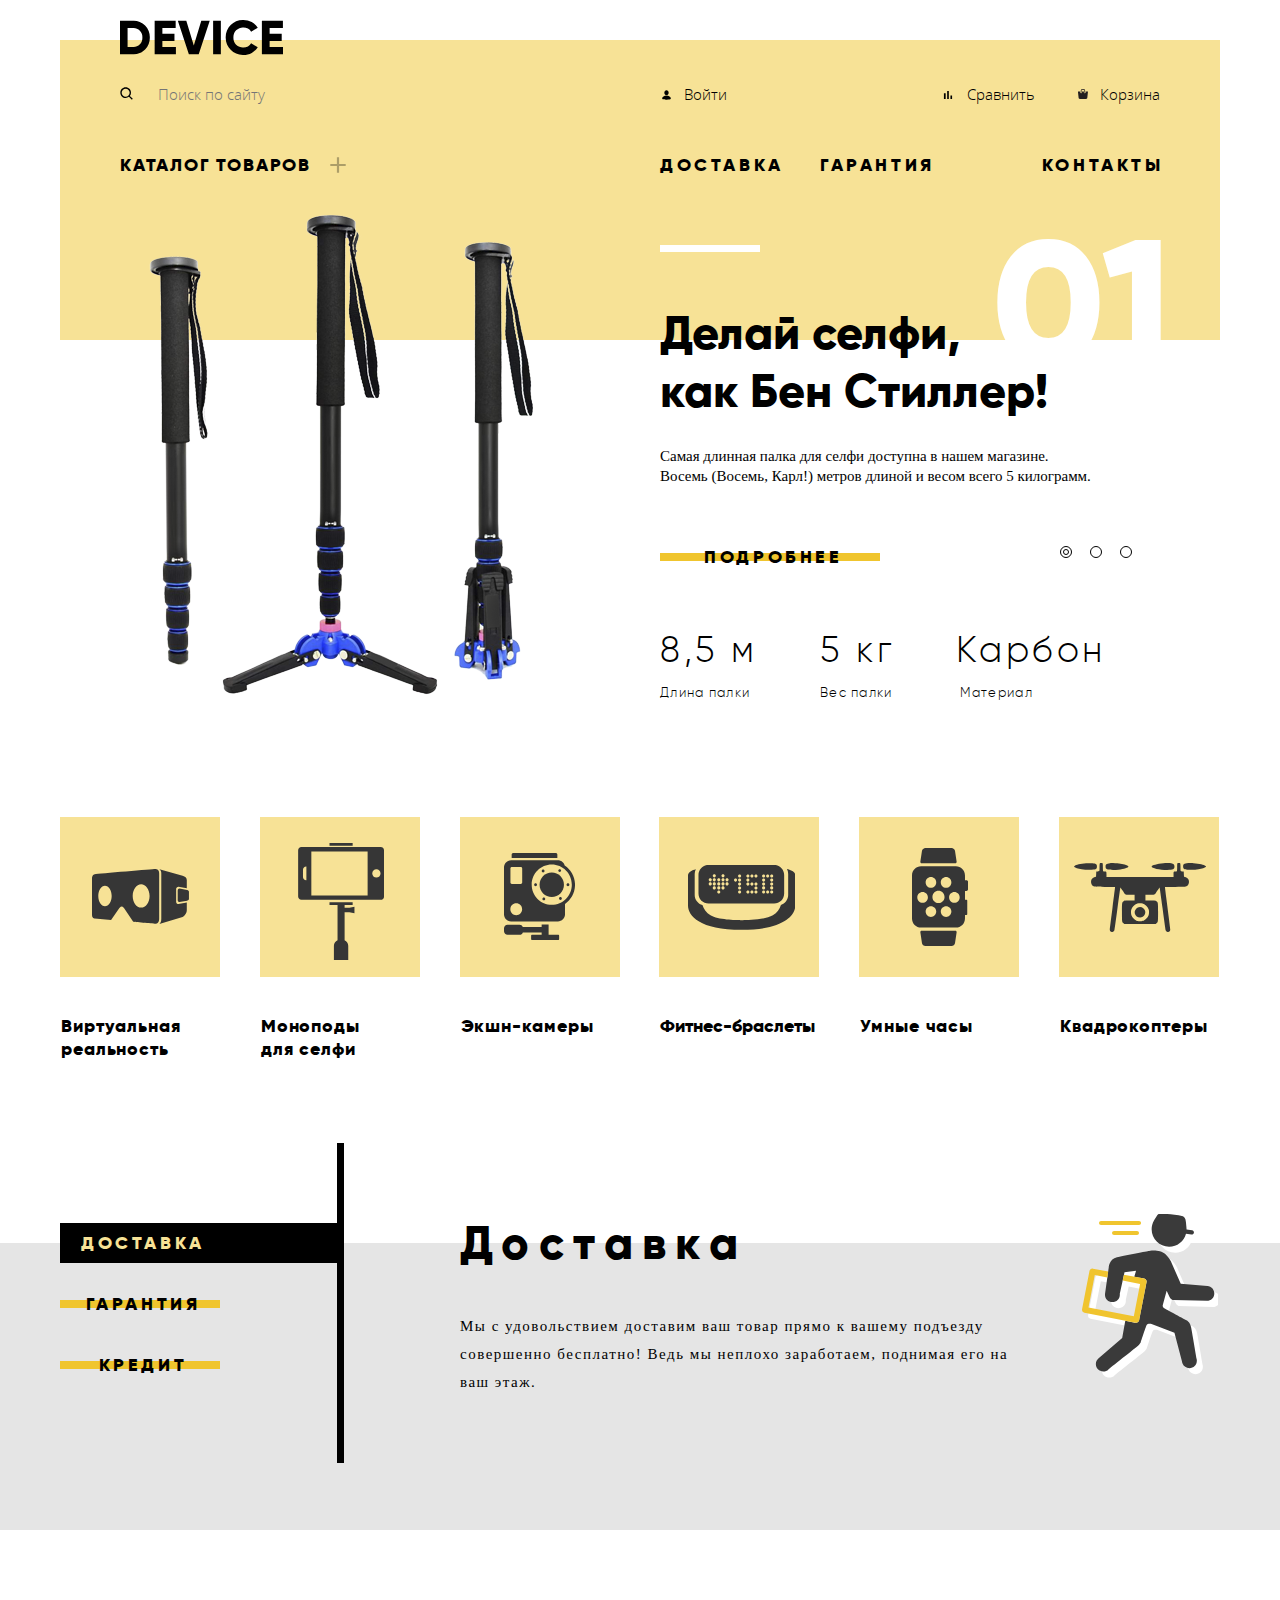
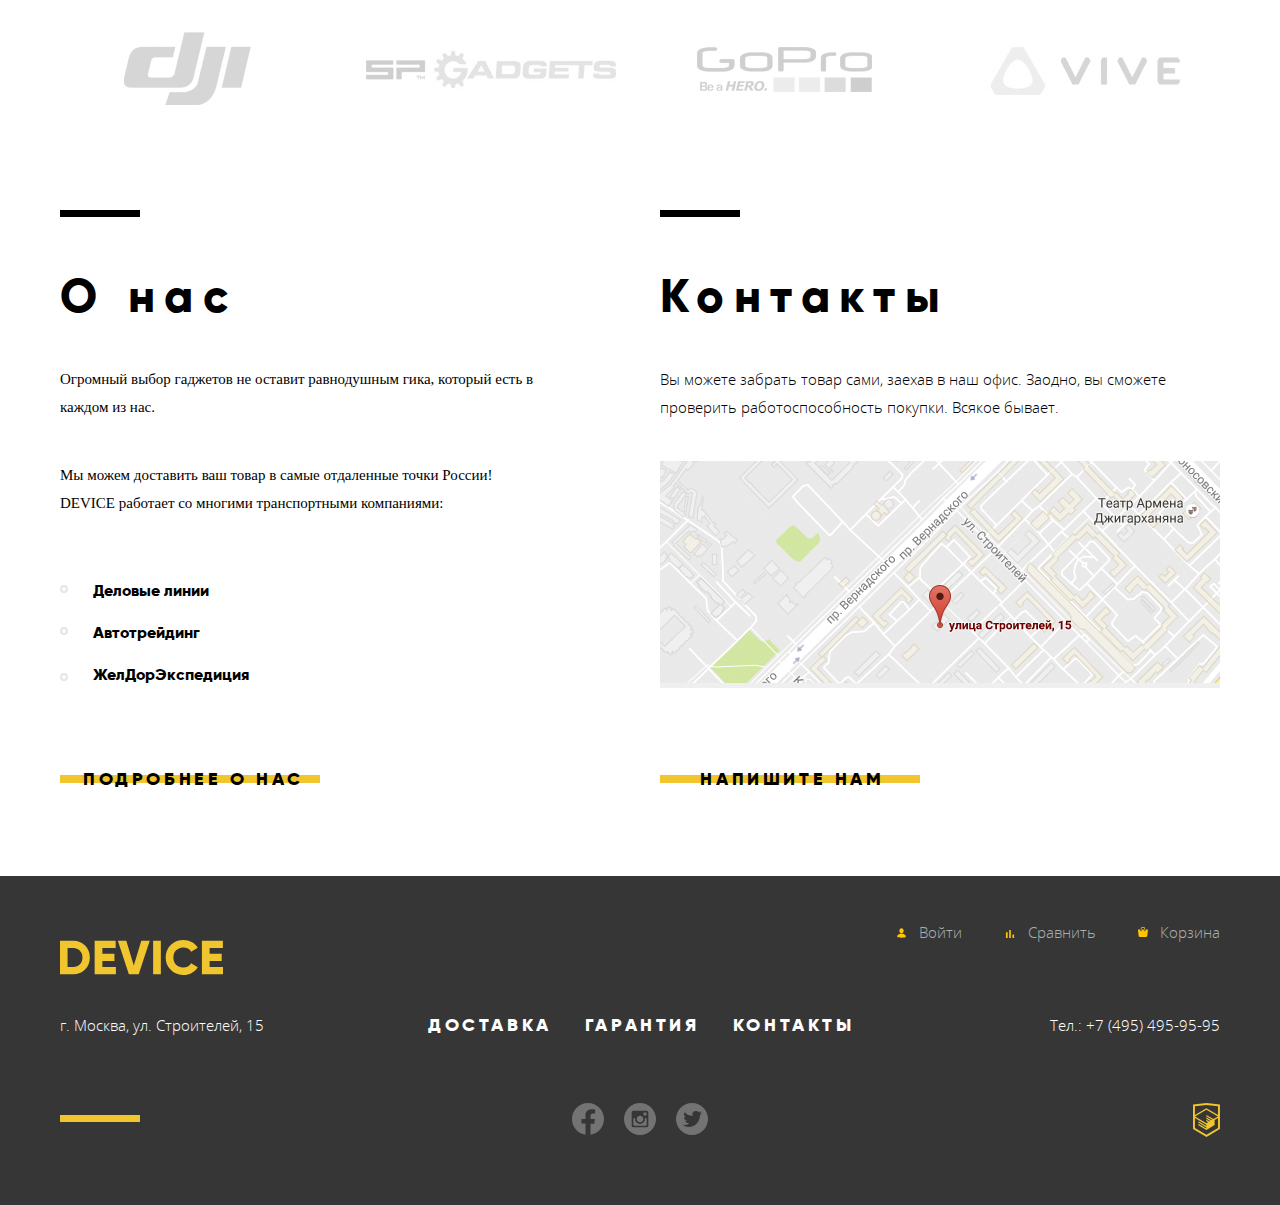
==== commit 87a976b1: "modal added" ====
--- a/index.html
+++ b/index.html
@@ -148,16 +148,29 @@
         <button class="map-unfold" type="button" title="Открыть интерактивную карту" aria-label="Наш адрес: город Москва, улица Строителей, дом 15"><img src="img/other/map.png" width="560" height="222" alt="город Москва, улица Строителей, дом 15"></button>
         <br>
         <button class="feedback-button" type="button">напишите нам</button>
-        <button class="close-button visually-hidden" type="button" title="Закрыть" aria-label="Закрыть форму обратной связи"><span><!--future cross here--></span></button>  <!--close window button-->
-        <form class="feedback-form visually-hidden" action="https://echo.htmlacademy.ru/courses" method="post">  <!--"message us" form-->
-          <label>Ваше имя:<br><input type="text" placeholder="Имя Фамилия" name="name" required></label>
-          <br>
-          <label>Ваш e-mail:<br><input type="email" placeholder="email@example.com" name="email" required></label>
-          <br>
-          <label>Текст письма:<br><textarea name="message" placeholder="В свободной форме" rows="6" required></textarea></label>
-          <br>
-          <button type="submit">отправить</button>
+      </section>
+      <section class="modal-section feedback-modal-section" >
+        <h2 class="visually-hidden">Напишите нам</h2>
+        <button class="feedback-close-button close-button" type="button" title="Закрыть" aria-label="Закрыть форму обратной связи"></button>
+        <form class="feedback-form" action="https://echo.htmlacademy.ru/courses" method="post">
+          <div class="input-label-wrapper">
+            <label for="feedback-name-input" >Ваше имя:</label>
+            <input id="feedback-name-input" type="text" placeholder="Имя Фамилия" name="name" required>
+          </div>
+          <div class="input-label-wrapper">
+            <label for="feedback-email-input">Ваш e-mail:</label>
+            <input id="feedback-email-input" type="email" placeholder="email@example.com" name="email" required>
+          </div>
+          <div class="input-label-wrapper">
+            <label for="feedback-message-input">Текст письма:</label>
+            <textarea id="feedback-message-input" name="message" placeholder="В свободной форме" rows="6" required></textarea>
+          </div>
+          <button class="feedback-send-button button-style1" type="submit">отправить</button>
         </form>
+      </section>
+      <section class="modal-section map-modal-section">
+        <button class="map-close-button close-button" type="button" title="Закрыть" aria-label="Закрыть форму обратной связи"></button>
+        <iframe class="map-interactive" aria-label="Наш адрес: город Москва, улица Строителей, дом 15" src="https://www.google.com/maps/embed?pb=!1m18!1m12!1m3!1d2249.1125488779976!2d37.52742931592807!3d55.687030980535816!2m3!1f0!2f0!3f0!3m2!1i1024!2i768!4f13.1!3m3!1m2!1s0x46b54cf65f5c8955%3A0x694710ccd55501e!2sUlitsa%20Stroiteley%2C%2015%2C%20Moskva%2C%20Russia%2C%20119311!5e0!3m2!1sen!2sus!4v1592688216310!5m2!1sen!2sus"   height="560" width="960" allowfullscreen=""></iframe>
       </section>
     </main>
     <footer class="main-footer">
--- a/css/style.css
+++ b/css/style.css
@@ -513,7 +513,7 @@
   height: 160px;
   background-position: center 52px;
   background-repeat: no-repeat;
-  background-color: var(--basic-beige);
+  background-color: transparent;
   top: -198px;
   left: -1px;
 }
@@ -525,7 +525,7 @@
   height: 160px;
   background-position: center 26px;
   background-repeat: no-repeat;
-  background-color: var(--basic-beige);
+  background-color: transparent;
   top: -198px;
 }
 .cam-link::before {
@@ -536,7 +536,7 @@
   height: 160px;
   background-position: calc(50% - 1px) 36px;
   background-repeat: no-repeat;
-  background-color: var(--basic-beige);
+  background-color: transparent;
   top: -198px;
 }
 .tracker-link::before {
@@ -547,7 +547,7 @@
   height: 160px;
   background-position: calc(50% + 1px) center;
   background-repeat: no-repeat;
-  background-color: var(--basic-beige);
+  background-color: transparent;
   top: -198px;
 }
 .watches-link::before {
@@ -558,7 +558,7 @@
   height: 160px;
   background-position: center;
   background-repeat: no-repeat;
-  background-color: var(--basic-beige);
+  background-color: transparent;
   top: -198px;
 }
 .quadcopter-link::before {
@@ -569,26 +569,43 @@
   height: 160px;
   background-position: center;
   background-repeat: no-repeat;
-  background-color: var(--basic-beige);
+  background-color: transparent;
   top: -198px;
 }
 /*items states*/
 .extra-catalog a {
   transition-duration: 0.18s;
 }
-.extra-catalog a:hover,
-.extra-catalog a:focus {
-  color: #404040;
-  transition-duration: 0.18s;
-}
 .extra-catalog a::before {
   transition-duration: 0.2s;
-}
-.extra-catalog a:hover::before,
-.extra-catalog a:focus::before {
-  background-color: rgba(247, 226, 150, 0.7);
+  z-index: 1;
+}
+
+.extra-catalog a::after {
+  content: "";
+  position: absolute;
+  width: 160px;
+  height: 160px;
+  background-position: center 52px;
+  background-repeat: no-repeat;
+  background-color: var(--basic-beige);
+  top: -198px;
+  left: -1px;
+}
+.extra-catalog a:hover::after,
+.extra-catalog a:focus::after,
+.extra-catalog a:active::after {
+  background-color: var(--dark-yellow);
   transition-duration: 0.2s;
 }
+.extra-catalog a:active::before {
+  opacity: .3;
+}
+.extra-catalog a:active {
+  color: #B1B1B1;
+  transition-duration: 0.18s;
+}
+
 
 /*                                                             03.6 ad-slider section grid $ design */
 /*grid*/
@@ -989,28 +1006,27 @@
   flex-wrap: wrap;
   justify-content: space-between;
   align-items: start;
+  align-content: start;
 }
 .product-item img {
   margin-bottom: 25px;
   position: relative;
 }
-/*                                                             04.5 pagination  grid  */
-.pagination-container {
-  background-color: var(--light-grey);
-  margin-bottom: 78px;
-  padding: 25px 30px;
-  display: flex;
-  justify-content: space-between;
-}
-.pagination-container .pages-list {
-  list-style: none;
-  padding: 0px;
-  display: flex;
-  margin: 0px;
-}
-.pages-list li {
-  margin: 0px 15px;
-}
+
+.product-price {
+  position: relative;
+  top: 2px;
+}
+.product-item:first-child .product-price {
+  left: -9px;
+}
+.product-item:nth-child(3) .product-price {
+  left: 5px;
+}
+.product-item:nth-child(4) .product-price {
+  left: 5px;
+}
+
 .newProduct::after {
   height: 62px;
   width: 62px;
@@ -1032,6 +1048,70 @@
   line-height: 15px;
 }
 
+/*                                                             04.5 pagination  grid  */
+.pagination-container {
+  background-color: #EBEBEB;
+  margin-bottom: 78px;
+  display: flex;
+  justify-content: space-between;
+}
+.pagination-container .pages-list {
+  list-style: none;
+  padding: 0px;
+  display: flex;
+  margin: 0px;
+  justify-content: space-between;
+  position: relative;
+  left: 4px;
+  top: -1px;
+}
+.pagination-container a {
+  font-weight: 800;
+  font-size: 16px;
+  line-height: 20px;
+  letter-spacing: 0.1em;
+  text-transform: uppercase;
+  position: relative;
+  display: inline-block;
+  height: 46px;
+  padding-top: 24px;
+
+  cursor: pointer;
+}
+.pagination-container>a {
+  padding-right: 30px;
+  padding-left: 30px;
+}
+.pagination-container>a:not([href]) {
+  cursor: default;
+}
+.pagination-container>a[href]:hover {
+  background-color: #D9D9D9;
+  transition-duration: 0.07s;
+}
+.pagination-container>a[href]:active {
+  color: #a8a8a8;
+}
+
+.pages-list li {
+  margin: 0px 15px;
+  opacity: .3;
+  transition-duration: 0.1s;
+}
+.pages-list li:not(.current-page-number):hover,
+.pages-list li:not(.current-page-number):focus {
+  opacity: .6;
+}
+.pages-list li:not(.current-page-number):active {
+  opacity: 1;
+}
+
+.pages-list .current-page-number {
+  opacity: 1;
+}
+.current-page-number a {
+  cursor: default;
+}
 
 /*catalog submenu interactive*/
 .catalog-submenu {
@@ -1849,7 +1929,8 @@
   display: block;
   margin: 0px auto 13px;
 }
-.product-item:hover .overlay {
+.product-item:hover .overlay,
+.product-item:focus .overlay {
   display: block;
 }
 
@@ -1899,3 +1980,136 @@
 .product-item img:focus {
   opacity: 0.7;
 }
+
+/*                              common modal styles  */
+.modal-section {
+  position: fixed;
+  top: 20%;
+  left: 50%;
+  transform: translate(-50%);
+  z-index: 2;
+  display: none;
+  box-shadow: 0px 10px 16px rgba(0, 0, 0, 0.15);
+}
+.modal-section.popped {
+  display: block;
+}
+
+.close-button {
+  position: absolute;
+  top: 0;
+  right: 0;
+  width: 0px;
+  height: 0px;
+  background: transparent;
+  border: 0px;
+}
+.close-button::before {
+  content:"";
+  position: absolute;
+  width: 55px;
+  height: 55px;
+  border-radius: 50%;
+  background-color: var(--dark-yellow);
+  right: 20px;
+  top: 20px;
+
+  opacity: .5;
+}
+.close-button:hover::before,
+.close-button:focus::before {
+  opacity: 1;
+}
+.close-button:active::before {
+  opacity: .3;
+}
+
+.close-button::after {
+    content:"";
+    position: absolute;
+    width: 26px;
+    height: 26px;
+    transform: rotate(45deg);
+    background-image: linear-gradient(transparent 47%, 47%, white 53%, 53%, transparent),
+                      linear-gradient(90deg, transparent 47%, 47%, white 53%, 53%, transparent);
+    right: 34px;
+    top: 34px;
+
+    opacity: .7;
+}
+
+/*                              modal "feedback" window */
+
+.feedback-modal-section {
+  width: 960px;
+}
+.feedback-form {
+  display: flex;
+  flex-wrap: wrap;
+  box-sizing: border-box;
+  padding: 92px 80px 51px;
+
+  background-color: white;
+}
+
+.feedback-form input,
+.feedback-form textarea {
+  width: 360px;
+  height: 50px;
+  border: 0px;
+  margin-top: 10px;
+  background-color: #F2F2F2;
+
+  color: rgba(0, 0, 0, .4);
+  box-sizing: border-box;
+  padding: 0px 20px;
+  font-family: "Open Sans";
+  font-size: 14px;
+  line-height: 19px;
+}
+.feedback-form textarea {
+  resize: none;
+  width: 760px;
+  height: 167px;
+  padding-top: 16px;
+}
+.feedback-form .input-label-wrapper {
+  margin: 0px 20px 32px;
+  display: flex;
+  flex-direction: column;
+}
+
+.feedback-form input:hover,
+.feedback-form textarea:hover {
+  background-color: #EAEAEA;
+  transition-duration: 0.1s;
+}
+.feedback-form input:focus,
+.feedback-form textarea:focus {
+  background-color: white;
+  border: 2px solid #F7E296;
+  color: #363636;
+  transition-duration: 0.1s;
+}
+.feedback-form input:invalid,
+.feedback-form textarea:invalid {
+  background-color: #F6DADA;
+  color: rgba(0,0,0,.4);
+  border: 0px;
+
+}
+
+
+.feedback-send-button {
+  margin: 14px 20px 7px;
+  border: 0px;
+  padding-top: 0px;
+  width: 200px;
+}
+
+
+/*                              modal map window */
+.map-interactive {
+  border: 0px;
+}
+.
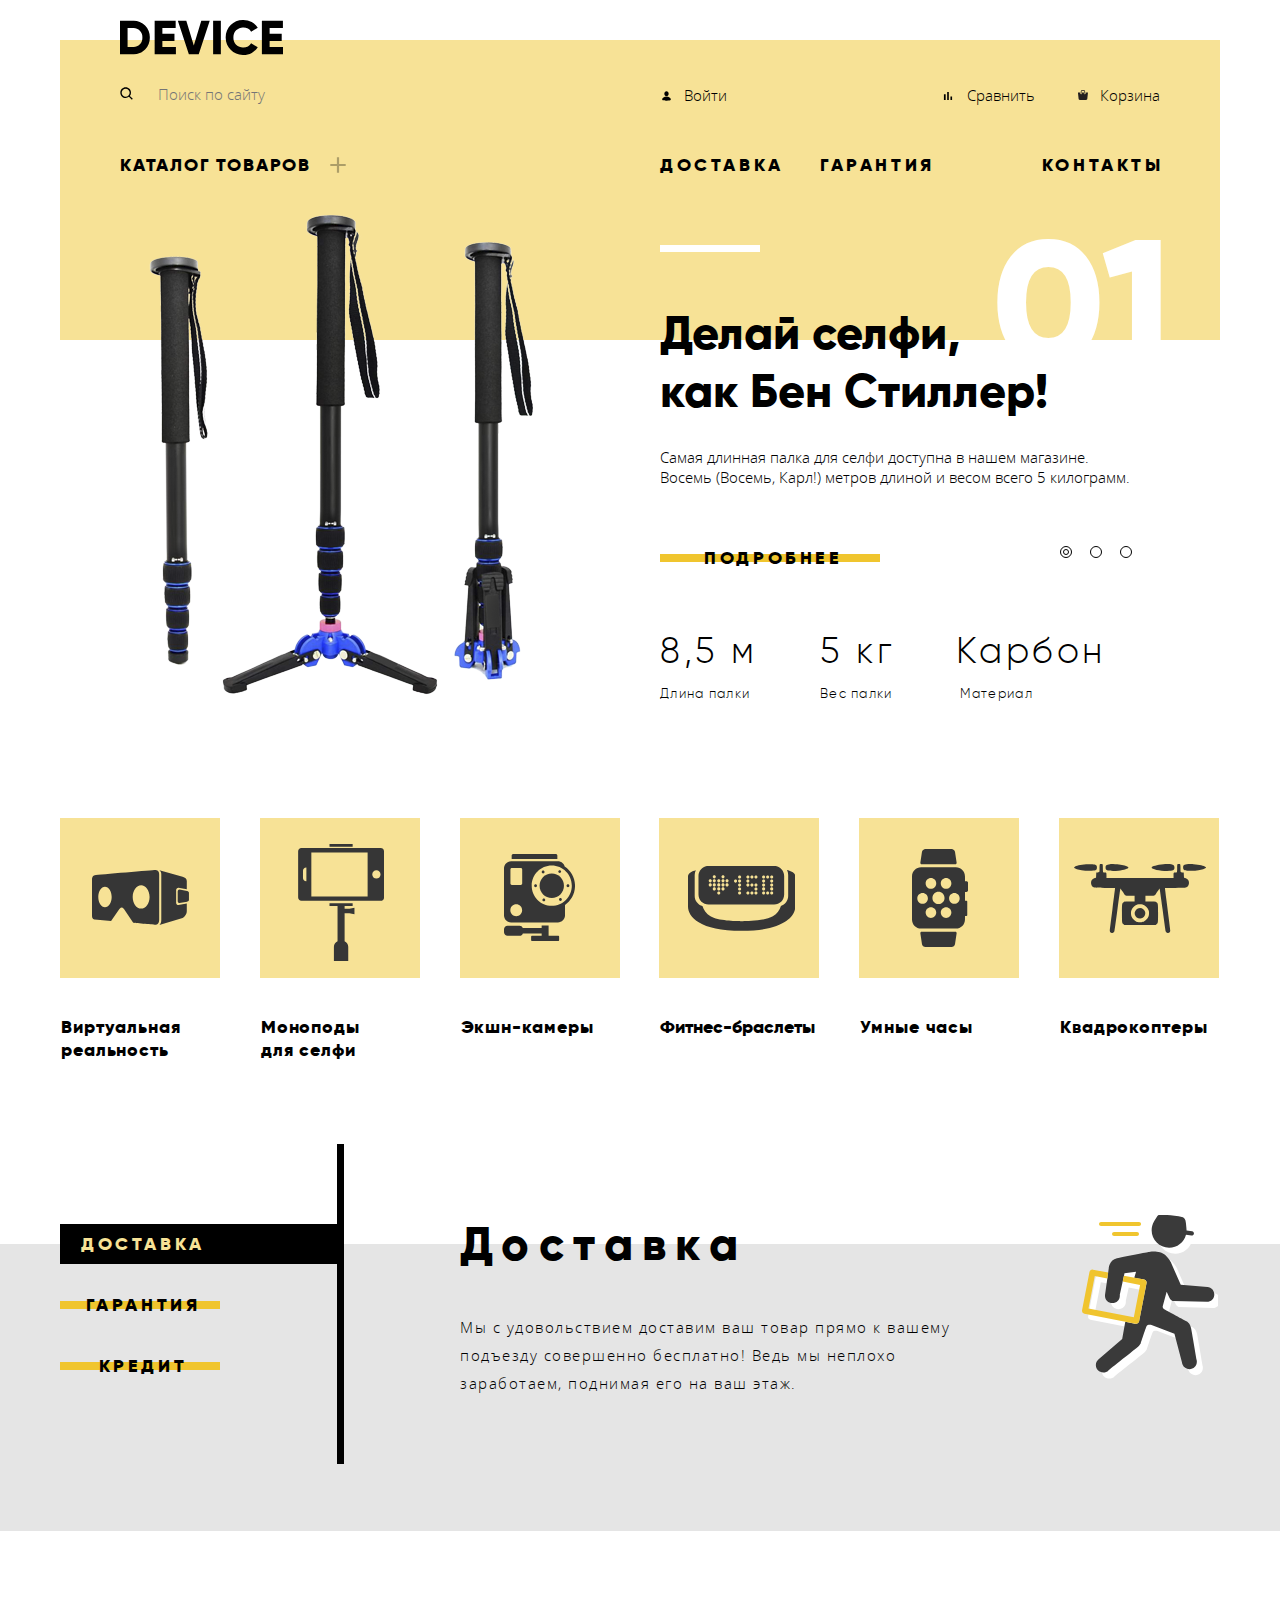
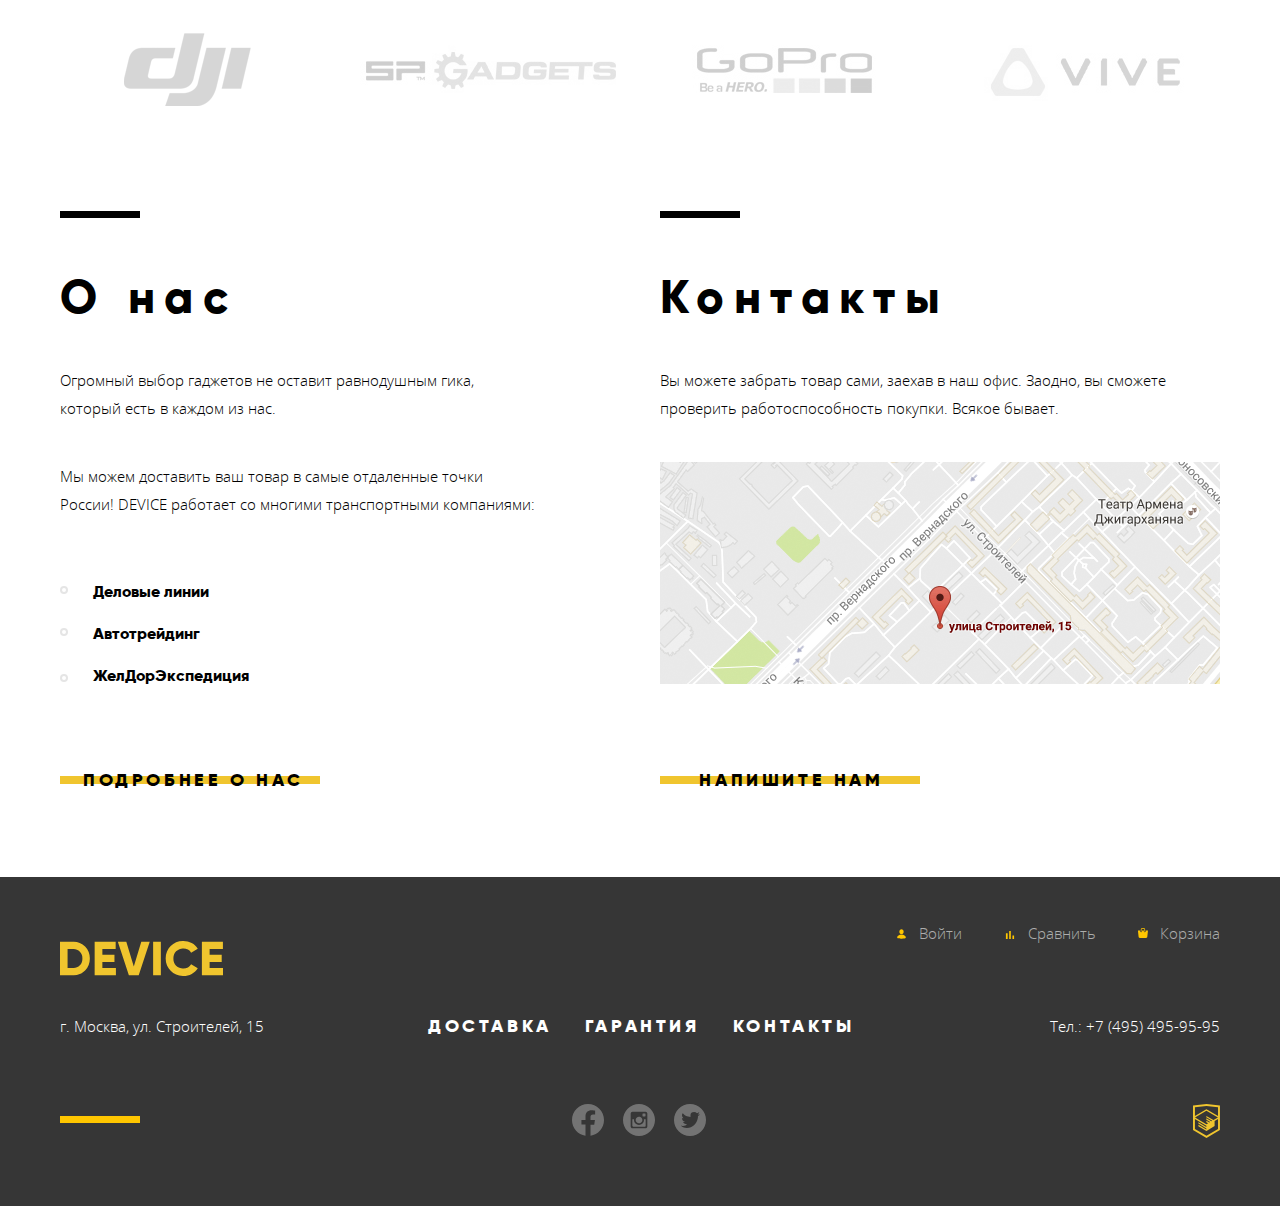
==== commit a503a8af: "bugFix" ====
--- a/index.html
+++ b/index.html
@@ -10,31 +10,33 @@
     <header class="main-header">
       <nav class="nav-section-header header-nav">
         <a class="logo header-logo" aria-label="на главную"><img src="img/content/DEVICE.svg" width="163" height="35" alt="DEVICE"></a>
-        <div class="user-nav-header header-nav">
-          <form class="search-form" action="https://echo.htmlacademy.ru/courses" method="get">
+        <ul class="user-nav-header header-nav">
+          <li><form class="search-form" action="https://echo.htmlacademy.ru/courses" method="get">
             <label class="search-label" for="search-input-field"><img src="../img/icon/icons/search_icon.svg" width="13" height="13" alt="Поиск"></label>
-            <input id="search-input-field" class="search-input" required type="search" aria-label="Поиск по сайту" placeholder="Поиск по сайту">
+            <input id="search-input-field" class="search-input" type="search" aria-label="Поиск по сайту" placeholder="Поиск по сайту">
             <button class="search-button" type="submit">найти</button>
             <div class="border-bottom"></div>
-          </form>
-          <a class="header-login-link login-link" href="javascript:void(0);"><span><!--user_icon--></span>Войти</a>
-          <a class="header-compare-link compare-link" aria-label="Сравнить товары" href="javascript:void(0);"><span><!--future "compare" icon--></span>Сравнить</a>
-          <a class="header-cart-link cart-link" aria-label="Перейти в корзину" href="javascript:void(0);"><span><!--future "cart" icon--></span>Корзина</a>
-        </div>
-        <div class="site-nav-header header-nav">
-          <a class="catalog-link" href="catalog_monopod.html">каталог товаров</a>
-          <div class="catalog-submenu">
-            <a href="javascript:void(0);">Виртуальная реальность</a>
-            <a href="catalog_monopod.html">Моноподы для селфи</a>
-            <a href="javascript:void(0);">Экшн-камеры</a>
-            <a href="javascript:void(0);">Фитнес-браслеты</a>
-            <a href="javascript:void(0);">Умные часы</a>
-            <a href="javascript:void(0);">Квадрокоптер</a>
-          </div>
-          <a href="javascript:void(0);">доставка</a>
-          <a href="javascript:void(0);">гарантия</a>
-          <a href="javascript:void(0);">контакты</a>
-        </div>
+          </form></li>
+          <li><a class="header-login-link login-link" href="javascript:void(0);">Войти</a></li>
+          <li><a class="header-compare-link compare-link" aria-label="Сравнить товары" href="javascript:void(0);">Сравнить</a></li>
+          <li><a class="header-cart-link cart-link" aria-label="Перейти в корзину" href="javascript:void(0);">Корзина</a></li>
+        </ul>
+        <ul class="site-nav-header header-nav">
+          <li class="catalog-wrapper">
+            <a class="catalog-link" href="catalog.html">каталог товаров</a>
+            <div class="catalog-submenu">
+              <a href="javascript:void(0);">Виртуальная реальность</a>
+              <a href="catalog.html">Моноподы для селфи</a>
+              <a href="javascript:void(0);">Экшн-камеры</a>
+              <a href="javascript:void(0);">Фитнес-браслеты</a>
+              <a href="javascript:void(0);">Умные часы</a>
+              <a href="javascript:void(0);">Квадрокоптер</a>
+            </div>
+          </li>
+          <li><a href="javascript:void(0);">доставка</a></li>
+          <li><a href="javascript:void(0);">гарантия</a></li>
+          <li><a href="javascript:void(0);">контакты</a></li>
+        </ul>
       </nav>
     </header>
     <main class="main-page">
@@ -42,16 +44,18 @@
       <section class="ad-slider-section">
         <h2 class="visually-hidden">Топовые товары</h2>
         <ul class="slider-controls">
-          <li><button class="current-button" aria-label="первый слайд" type="button"></button></li>
-          <li><button aria-label="второй слайд" type="button"></button></li>
-          <li><button aria-label="третий слайд" type="button"></button></li>
+          <li><button class="first-button current-button" aria-label="первый слайд" type="button"></button></li>
+          <li><button class="second-button" aria-label="второй слайд" type="button"></button></li>
+          <li><button class="third-button" aria-label="третий слайд" type="button"></button></li>
         </ul>
         <ul class="slides">
           <li class="slide slide-1 current-slide">
             <a class="slide-pic" aria-label="Перейти на страницу товара" href="javascript:void(0);"><img src="img/content/slider_monopod.png" alt="8-метровая селфи-палка" width="384" height="486"></a>
             <a class="slide-tag-line" aria-label="Перейти на страницу товара" href="javascript:void(0);">Делай селфи, <span class="no-word-break">как Бен Стиллер!</span></a>
-            <p>Самая длинная палка для селфи доступна в нашем магазине.<br>
-               Восемь (Восемь, Карл!) метров длиной и весом всего 5 килограмм.</p>
+            <div class="slide-desc">
+              <p>Самая длинная палка для селфи доступна в нашем магазине.</p>
+              <p>Восемь (Восемь, Карл!) метров длиной и весом всего 5 килограмм.</p>
+            </div>
             <ul class="characteristics">
               <li>8,5 м</li>
               <li>Длина палки</li>
@@ -65,7 +69,7 @@
           <li class="slide slide-2">
             <a class="slide-pic" aria-label="Перейти на страницу товара" href="javascript:void(0);"><img src="img/content/slider_tracker.png" alt="фитнес-браслет 001" width="345" height="485"></a><!--add dimensions-->
             <a class="slide-tag-line" aria-label="Перейти на страницу товара" href="javascript:void(0);">Худеем правильно!</a>
-            <p>Мотивирующие фитнес-браслеты помогут найти в себе силы не
+            <p class="slide-desc">Мотивирующие фитнес-браслеты помогут найти в себе силы не
                пропускать занятия и соблюдать диету.</p>
             <ul class="characteristics">
               <li>48 часов</li>
@@ -76,21 +80,21 @@
           <li class="slide slide-3">
             <a class="slide-pic" aria-label="Перейти на страницу товара" href="javascript:void(0);"><img src="img/content/slider_quadrocopter.png" alt="Квадрокоптер с лазером" width="526" height="334"></a><!--add dimensions-->
             <a class="slide-tag-line" aria-label="Перейти на страницу товара" href="javascript:void(0);">Порхает как бабочка, жалит как пчела!</a>
-            <p>Этот обычный, на первый взгляд, квадрокоптер оснащен мощным лазером, замаскированным под стандартную камеру.</p>
+            <p class="slide-desc">Этот обычный, на первый взгляд, квадрокоптер оснащен мощным лазером, замаскированным под стандартную камеру.</p>
             <ul class="characteristics">
               <li>800 м</li>
               <li>Дальность полета</li>
               <li>50 м</li>
               <li>Радиус поражения</li>
             </ul>
-            <a class="more-info-link button-style1" href="">подробнее</a>
+            <a class="more-info-link button-style1" href="javascript:void(0);">подробнее</a>
           </li>
         </ul>
       </section>
       <section class="extra-catalog-section">
         <ul class="extra-catalog">
           <li><h3><a class="VR-link" href="javascript:void(0);">Виртуальная реальность</a></h3></li>
-          <li><h3><a class="monopod-link" href="catalog_monopod.html">Моноподы <span class="no-word-break">для селфи<span class="no-word-break"></a></h3></li>
+          <li><h3><a class="monopod-link" href="catalog.html">Моноподы <span class="no-word-break">для селфи</span></a></h3></li>
           <li><h3><a class="cam-link" href="javascript:void(0);">Экшн-камеры</a></h3></li>
           <li><h3><a class="tracker-link" href="javascript:void(0);">Фитнес-браслеты</a></h3></li>
           <li><h3><a class="watches-link" href="javascript:void(0);">Умные часы</a></h3></li>
@@ -98,10 +102,10 @@
         </ul>
       </section>
       <section class="features">
-        <ul class="features-names">  <!--headings list-->
-          <li><button class="current-button" type="button">доставка</button></li>
-          <li><button type="button">гарантия</button></li>
-          <li><button type="button">кредит</button></li>
+        <ul class="features-names">
+          <li><button class="delivery-button current-button" type="button">доставка</button></li>
+          <li><button class="guarantee-button" type="button">гарантия</button></li>
+          <li><button class="credit-button" type="button">кредит</button></li>
         </ul>
         <ul class="features-description">
           <li class="delivery-info current-info">
@@ -121,6 +125,7 @@
         </ul>
       </section>
       <section class="partners-section">
+        <h2 class="visually-hidden">Наши партнеры</h2>
         <ul class="partners-list">
           <li><a href="javascript:void(0);" aria-label="DJI"><img src="img/icon/partners_logo/DJI.png" width="260" height="100" alt="DJI"></a></li>
           <li><a href="javascript:void(0);" aria-label="SP Gadgets"><img src="img/icon/partners_logo/SP_Gadgets.png" width="260" height="100" alt="SP Gadgets"></a></li>
@@ -145,30 +150,100 @@
       <section class="contacts-section">
         <h2>Контакты</h2>
         <p>Вы можете забрать товар сами, заехав в наш офис. Заодно, вы сможете проверить работоспособность покупки. Всякое бывает.</p>
-        <button class="map-unfold" type="button" title="Открыть интерактивную карту" aria-label="Наш адрес: город Москва, улица Строителей, дом 15"><img src="img/other/map.png" width="560" height="222" alt="город Москва, улица Строителей, дом 15"></button>
+        <a href="https://goo.gl/maps/yBP8vgFKBArjpnM47" class="map-unfold" title="Открыть интерактивную карту" aria-label="Наш адрес: город Москва, улица Строителей, дом 15"><img src="img/other/map.png" width="560" height="222" alt="город Москва, улица Строителей, дом 15"></a>
         <br>
-        <button class="feedback-button" type="button">напишите нам</button>
-      </section>
-      <section class="modal-section feedback-modal-section" >
+        <a href="writeus.html" class="feedback-button">напишите нам</a>
+      </section>
+      <section class="modal-section feedback-modal-section">
         <h2 class="visually-hidden">Напишите нам</h2>
         <button class="feedback-close-button close-button" type="button" title="Закрыть" aria-label="Закрыть форму обратной связи"></button>
         <form class="feedback-form" action="https://echo.htmlacademy.ru/courses" method="post">
           <div class="input-label-wrapper">
             <label for="feedback-name-input" >Ваше имя:</label>
-            <input id="feedback-name-input" type="text" placeholder="Имя Фамилия" name="name" required>
+            <input class="name-input" id="feedback-name-input" type="text" placeholder="Имя Фамилия" name="name">
           </div>
           <div class="input-label-wrapper">
             <label for="feedback-email-input">Ваш e-mail:</label>
-            <input id="feedback-email-input" type="email" placeholder="email@example.com" name="email" required>
+            <input class="email-input" id="feedback-email-input" type="email" placeholder="email@example.com" name="email">
           </div>
           <div class="input-label-wrapper">
-            <label for="feedback-message-input">Текст письма:</label>
-            <textarea id="feedback-message-input" name="message" placeholder="В свободной форме" rows="6" required></textarea>
+            <label for="feedback-message-input" aria-label="Текст письма в свободной форме">Текст письма:</label>
+            <textarea class="message-input" id="feedback-message-input" name="message" placeholder="В свободной форме" rows="6"></textarea>
           </div>
           <button class="feedback-send-button button-style1" type="submit">отправить</button>
         </form>
+        <div class="envelope-wrapper">
+          <svg class="envelope envelope-back" width="1020" height="610" viewBox="0 0 1020 610" fill="none" xmlns="http://www.w3.org/2000/svg">
+            <g filter="url(#filter0_d)">
+              <rect x="30" y="30" width="960" height="550" fill="#F0C52E"/>
+            </g>
+            <defs>
+              <filter id="filter0_d" x="0" y="0" width="1020" height="610" filterUnits="userSpaceOnUse" color-interpolation-filters="sRGB">
+                <feFlood flood-opacity="0" result="BackgroundImageFix"/>
+                <feColorMatrix in="SourceAlpha" type="matrix" values="0 0 0 0 0 0 0 0 0 0 0 0 0 0 0 0 0 0 127 0"/>
+                <feOffset/>
+                <feGaussianBlur stdDeviation="15"/>
+                <feColorMatrix type="matrix" values="0 0 0 0 0 0 0 0 0 0 0 0 0 0 0 0 0 0 0.2 0"/>
+                <feBlend mode="normal" in2="BackgroundImageFix" result="effect1_dropShadow"/>
+                <feBlend mode="normal" in="SourceGraphic" in2="effect1_dropShadow" result="shape"/>
+              </filter>
+            </defs>
+          </svg>
+          <svg class="envelope envelope-base" width="1020" height="610" viewBox="0 0 1020 610" fill="none" xmlns="http://www.w3.org/2000/svg">
+            <g filter="url(#filter1_d)">
+              <path d="M30 30L510 352L990 30V580H30V30Z" fill="#F0C52E"/>
+            </g>
+            <defs>
+              <filter id="filter1_d" x="0" y="0" width="1020" height="610" filterUnits="userSpaceOnUse" color-interpolation-filters="sRGB">
+                <feFlood flood-opacity="0" result="BackgroundImageFix"/>
+                <feColorMatrix in="SourceAlpha" type="matrix" values="0 0 0 0 0 0 0 0 0 0 0 0 0 0 0 0 0 0 127 0"/>
+                <feOffset/>
+                <feGaussianBlur stdDeviation="15"/>
+                <feColorMatrix type="matrix" values="0 0 0 0 0 0 0 0 0 0 0 0 0 0 0 0 0 0 0.2 0"/>
+                <feBlend mode="normal" in2="BackgroundImageFix" result="effect1_dropShadow"/>
+                <feBlend mode="normal" in="SourceGraphic" in2="effect1_dropShadow" result="shape"/>
+              </filter>
+            </defs>
+          </svg>
+          <svg class="envelope envelope-bottom-triangle" width="990" height="373" viewBox="0 0 990 373" fill="none" xmlns="http://www.w3.org/2000/svg">
+            <g filter="url(#filter2_d)">
+              <path d="M495 20.0001L15 363L495 363L975 363L495 20.0001Z" fill="#F0C52E"/>
+            </g>
+            <defs>
+              <filter id="filter2_d" x="0" y="0" width="990" height="373" filterUnits="userSpaceOnUse" color-interpolation-filters="sRGB">
+                <feFlood flood-opacity="0" result="BackgroundImageFix"/>
+                <feColorMatrix in="SourceAlpha" type="matrix" values="0 0 0 0 0 0 0 0 0 0 0 0 0 0 0 0 0 0 127 0"/>
+                <feOffset dy="-5"/>
+                <feGaussianBlur stdDeviation="7.5"/>
+                <feColorMatrix type="matrix" values="0 0 0 0 0 0 0 0 0 0 0 0 0 0 0 0 0 0 0.15 0"/>
+                <feBlend mode="multiply" in2="BackgroundImageFix" result="effect1_dropShadow"/>
+                <feBlend mode="normal" in="SourceGraphic" in2="effect1_dropShadow" result="shape"/>
+              </filter>
+            </defs>
+          </svg>
+          <svg class="envelope envelope-opened" preserveAspectRatio="none" width="960" height="343" viewBox="0 0 960 343" fill="none" xmlns="http://www.w3.org/2000/svg">
+            <path d="M480 8.01074e-05L0 343L480 343L960 343L480 8.01074e-05Z" fill="#F0C52E"/>
+          </svg>
+          <svg class="envelope envelope-closed" preserveAspectRatio="none" width="990" height="373" viewBox="0 0 990 373" fill="none" xmlns="http://www.w3.org/2000/svg">
+            <g filter="url(#filter3_d)">
+              <path d="M495 353L975 10H495H15L495 353Z" fill="#F0C52E"/>
+            </g>
+            <defs>
+              <filter id="filter3_d" x="0" y="0" width="990" height="373" filterUnits="userSpaceOnUse" color-interpolation-filters="sRGB">
+                <feFlood flood-opacity="0" result="BackgroundImageFix"/>
+                <feColorMatrix in="SourceAlpha" type="matrix" values="0 0 0 0 0 0 0 0 0 0 0 0 0 0 0 0 0 0 127 0"/>
+                <feOffset dy="5"/>
+                <feGaussianBlur stdDeviation="7.5"/>
+                <feColorMatrix type="matrix" values="0 0 0 0 0 0 0 0 0 0 0 0 0 0 0 0 0 0 0.15 0"/>
+                <feBlend mode="multiply" in2="BackgroundImageFix" result="effect1_dropShadow"/>
+                <feBlend mode="normal" in="SourceGraphic" in2="effect1_dropShadow" result="shape"/>
+              </filter>
+            </defs>
+          </svg>
+        </div>
       </section>
       <section class="modal-section map-modal-section">
+        <h2 class="visually-hidden">Интерактивная карта</h2>
         <button class="map-close-button close-button" type="button" title="Закрыть" aria-label="Закрыть форму обратной связи"></button>
         <iframe class="map-interactive" aria-label="Наш адрес: город Москва, улица Строителей, дом 15" src="https://www.google.com/maps/embed?pb=!1m18!1m12!1m3!1d2249.1125488779976!2d37.52742931592807!3d55.687030980535816!2m3!1f0!2f0!3f0!3m2!1i1024!2i768!4f13.1!3m3!1m2!1s0x46b54cf65f5c8955%3A0x694710ccd55501e!2sUlitsa%20Stroiteley%2C%2015%2C%20Moskva%2C%20Russia%2C%20119311!5e0!3m2!1sen!2sus!4v1592688216310!5m2!1sen!2sus"   height="560" width="960" allowfullscreen=""></iframe>
       </section>
@@ -181,20 +256,21 @@
         <a href="javascript:void(0);">контакты</a>
       </div>
       <div class="user-nav-footer footer-nav">
-        <a class="footer-login-link login-link" href="javascript:void(0);"><span><!--user_icon--></span>Войти</a>
-        <a class="footer-compare-link compare-link" aria-label="Сравнить товары" href="javascript:void(0);"><span><!--future "compare" icon--></span>Сравнить</a>
-        <a class="footer-cart-link cart-link" aria-label="Перейти в корзину" href="javascript:void(0);"><span><!--future "cart" icon--></span>Корзина</a>
+        <a class="footer-login-link login-link" href="javascript:void(0);">Войти</a>
+        <a class="footer-compare-link compare-link" aria-label="Сравнить товары" href="javascript:void(0);">Сравнить</a>
+        <a class="footer-cart-link cart-link" aria-label="Перейти в корзину" href="javascript:void(0);">Корзина</a>
       </div>
       <p class="physical-address">г. Москва, ул. Строителей, 15</p>
-      <p class="phone-number">Тел.: +7 (495) 495-95-95</p>
+      <p class="phone-number">Тел.: <a href="tel:+74954959595">+7 (495) 495-95-95</a></p>
       <div class="socials-wrapper">
         <div class="socials">
           <a href="javascript:void(0);" title="Мы на Facebook"><img src="img/icon/icons/facebook_icon.svg" width="32" height="32" alt="Facebook"></a>
           <a href="javascript:void(0);" title="Мы в Instagram"><img src="img/icon/icons/insta_icon.svg" width="32" height="32" alt="Instagram"></a>
           <a href="javascript:void(0);" title="Мы в Twitter"><img src="img/icon/icons/twitter_icon.svg" width="32" height="32" alt="Twitter"></a>
         </div>
-        <a class="other-socials" href="https://up.htmlacademy.ru/htmlcss/28" aria-label="логотип HTML academy" title="Сделано в HTML Academy"><img src="img/icon/icons/academy_logo.svg" alt="HTML Academy" width="26.94" height="34"></a>
+        <a class="other-socials" href="https://up.htmlacademy.ru/htmlcss/28" aria-label="логотип HTML academy" title="Сделано в HTML Academy"><img src="img/icon/icons/academy_logo.svg" alt="HTML Academy" width="27" height="34"></a>
       </div>
     </footer>
+    <script src="js/script.js"></script>
   </body>
 </html>
--- a/css/style.css
+++ b/css/style.css
@@ -1,3 +1,26 @@
+/*_________________________________________________________________________________Global */
+html {
+  height: 100%;
+}
+body {
+  font-family: "Gilroy", "Arial", sans-serif;
+  font-weight: 800;
+  font-size: 18px;
+  line-height: 22px;
+  color: var(--basic-black);
+  background-color: var(--basic-white);
+}
+a {
+  text-decoration: none;
+  color: var(--basic-black);
+}
+img {
+  max-width: 100%;
+  height: auto;
+}
+.no-word-break {
+  white-space: nowrap;
+}
 @font-face {
   font-family: "Gilroy";
   font-weight: 300;
@@ -15,7 +38,7 @@
     url("../fonts/gilroyextrabold.woff") format("woff");
 }
 @font-face {
-  font-family: "OpenSans";
+  font-family: "Open Sans";
   font-weight: 300;
   src:
     local("OpenSanslight"),
@@ -23,7 +46,7 @@
     url("../fonts/opensanslight.woff") format("woff");
 }
 @font-face {
-  font-family: "OpenSans";
+  font-family: "Open Sans";
   font-weight: 400;
   src:
     local("OpenSans"),
@@ -41,52 +64,49 @@
   overflow: hidden;
 }
 :root {
+  --black-10percent: rgba(0,0,0,.1);
+  --black-15percent: rgba(0,0,0,.15);
+  --black-18percent: rgba(0,0,0,.18);
+  --black-30percent: rgba(0,0,0,.3);
+  --black-40percent: rgba(0,0,0,.4);
+  --black-60percent: rgba(0,0,0,.6);
   --basic-black: #000;
+
   --dark-grey: #363636;
-  --basic-grey:#464646;
-  --half-light-grey:#7E7E7E;
+  --basic-grey: #464646;
+  --basic-grey-2: #DCDCDC;
+  --basic-grey-3: #a8a8a8;
+  --basic-grey-4: #a6a6a6;
+  --basic-grey-5: #c4c4c4;
+  --half-light-grey: #7E7E7E;
   --light-grey: #E5E5E5;
+  --light-grey-2: #B1B1B1;
+  --light-grey-3: #EBEBEB;
+  --light-grey-4: #D9D9D9;
+  --light-grey-5: #b6b6b6;
+  --light-grey-6: #f2f2f2;
+  --light-grey-7: #eaeaea;
+
   --basic-white: #FFF;
+  --white-30percent: rgba(255, 255, 255, .3);
+  --white-60percent: rgba(255, 255, 255, .6);
 
   --basic-beige: #F7E296;
   --dark-yellow: #F0C52E;
+  --hue-yellow: #FFC600;
   --basic-green: #91C92F;
   --basic-pink: #F6DADA;
-}
-/* Global */
-html {
-  height: 100%;
-}
-body {
-  font-family: "Gilroy", "Roboto", sans-serif;
-  font-weight: 800;
-  font-size: 18px;
-  line-height: 22px;
-  color: var(--basic-black);
-  background-color: var(--basic-white);
-}
-a {
-  text-decoration: none;
-  color: var(--basic-black);
-}
-img {
-  max-width: 100%;
-  height: auto;
-}
-.no-word-break {
-  white-space: nowrap;
-}
-/* Global grid */
+
+}
+
+/*_________________________________________________________________________________Global grid */
 body {
   min-width: 1180px;
   min-height: 100%;
   margin: 0;
   padding: 0;
   display: grid;
-  grid-template: ". header ." min-content
-                 "main main main" 1fr
-                 "footer footer footer" min-content
-                 / 1fr 1180px 1fr;
+  grid-template: ". header ."min-content "main main main"1fr "footer footer footer"min-content / 1fr 1180px 1fr;
 }
 h1, h2, h3 {
   margin: 0px;
@@ -102,9 +122,192 @@
 .main-footer {
   grid-area: footer;
 }
-
-
-/*                                                              01.header grid   */
+/*_________________________________________________________________________________animations  */
+@keyframes bounce {
+  0% {
+    transform: translate(-50%, -2000px);
+  }
+
+  70% {
+    transform: translate(-50%, 30px);
+  }
+
+  90% {
+    transform: translate(-50%, -10px);
+  }
+
+  100% {
+    transform: translate(-50%, 0);
+  }
+}
+@keyframes shake {
+
+  0%,
+  100% {
+    transform: translateX(-50%);
+  }
+
+  10%,
+  30%,
+  50%,
+  70%,
+  90% {
+    transform: translateX(-50.5%);
+  }
+
+  20%,
+  40%,
+  60%,
+  80% {
+    transform: translateX(-49.5%);
+  }
+}
+@keyframes shake_2 {
+
+  0%,
+  100% {
+    transform: translateX(0%);
+  }
+
+  10%,
+  30%,
+  50%,
+  70%,
+  90% {
+    transform: translateX(0.7%);
+  }
+
+  20%,
+  40%,
+  60%,
+  80% {
+    transform: translateX(-0.7%);
+  }
+}
+@keyframes envelope {
+  0% {
+    transform: translateX(-50%) translateY(500px);
+  }
+
+  13% {
+    transform: translateX(-50%) translateY(-580px);
+  }
+
+  40% {
+    transform: translateX(-50%) translateY(-580px);
+  }
+
+  47%, 51% {
+    transform: translateX(-50%) translateY(-580px);
+    margin-left: 0px;
+  }
+
+  70% {
+    margin-left: 0px;
+  }
+
+  90% {
+    margin-left: 0px;
+  }
+}
+@keyframes envelope-closing-1 {
+  0% {
+    transform: translateX(-50%) translateY(500px);
+  }
+
+  13% {
+    transform: translateX(-50%) translateY(-580px);
+  }
+
+  20% {
+    height: 343px;
+  }
+
+  27%, 100% {
+    height: 0px;
+  }
+
+  40% {
+    transform: translateX(-50%) translateY(-580px);
+  }
+
+  47%, 51% {
+    transform: translateX(-50%) translateY(-580px);
+    margin-left: 0px;
+  }
+
+  70% {
+    margin-left: 0px;
+  }
+
+  90% {
+    margin-left: 0px;
+  }
+}
+@keyframes envelope-closing-2 {
+  0% {
+    transform: translateX(-50%) translateY(500px);
+  }
+
+  13% {
+    transform: translateX(-50%) translateY(-580px);
+  }
+
+  0%, 20% {
+    height: 0px;
+  }
+
+  28%, 100% {
+    height: 373px;
+  }
+
+  40% {
+    transform: translateX(-50%) translateY(-580px);
+  }
+
+  47%, 51% {
+    transform: translateX(-50%) translateY(-580px);
+    margin-left: 0px;
+  }
+
+  70% {
+    margin-left: 0px;
+  }
+
+  100% {
+    margin-left: 0px;
+  }
+}
+@keyframes feedback-sent {
+  0%, 8% {
+    transform: translateX(-50%) translateY(0px);
+  }
+
+  17% {
+    transform: translateX(-50%) translateY(-470px);
+  }
+
+  40% {
+    transform: translateX(-50%) translateY(100px);
+  }
+
+  47%, 100% {
+    transform: translateX(-50%) translateY(0px);
+  }
+
+  47%, 51% {
+    margin-left: 0px;
+  }
+
+  70% {
+    margin-left: -300px;
+  }
+
+  90% {
+    margin-left: 3000px;
+  }
+}
+/*_________________________________________________________________________________01. header grid */
 .nav-section-header {
   width: 1160px;
   min-height: 300px;
@@ -120,13 +323,11 @@
   top: -20px;
   left: 60px;
 }
-
 .user-nav-header {
   display: grid;
-  grid-template: "search account compare cart" minmax(70px, auto)
-                 /540px 280px 120px 100px;
-}
-.user-nav-header .cart-link {
+  grid-template: "search account compare cart"minmax(70px, auto) /540px 280px 120px 100px;
+}
+.user-nav-header li:last-child {
   justify-self: end;
 }
 .search-form {
@@ -138,44 +339,36 @@
 .profile-related form,
 .profile-related button {
   display: inline-block;
-}
-
+  vertical-align: top;
+}
 .site-nav-header {
   display: grid;
-  grid-template: "catalog delivery guarantee contacts" minmax(40px, auto)
-                 /540px 160px 1fr 1fr;
-}
-.site-nav-header a:last-child {
+  grid-template: "catalog delivery guarantee contacts"minmax(40px, auto) /540px 160px 1fr 1fr;
+}
+.site-nav-header li:last-child {
   justify-self: end;
 }
-
 .catalog-submenu {
   display: grid;
   grid-template: repeat(3, 36px) / repeat(3, max-content);
   column-gap: 64px;
   grid-auto-flow: column;
   text-transform: none;
-
 }
 .catalog-submenu a:last-child {
   grid-area: 1/3;
 }
-
-/*                                                              02.footer grid   */
+/*_________________________________________________________________________________02. footer grid */
 .main-footer {
   box-sizing: border-box;
   position: relative;
   padding-top: 46px;
   padding-bottom: 63px;
   display: grid;
-  grid-template: ". logo . user-nav user-nav ." minmax(20px, auto)
-                 ". . . . . ." 77px
-                 ". address site-nav site-nav tel ."
-                 ". . . . . ." 55px
-                 ". . socials socials socials ."
-                 / 1fr 260px 400px 300px 200px 1fr;
-}
-
+  grid-template: ". logo . user-nav user-nav ."minmax(20px, auto) ". . . . . ."77px ". address site-nav site-nav tel ."
+    ". . . . . ."55px ". . socials socials socials ."
+    / 1fr 260px 400px 300px 200px 1fr;
+}
 .site-nav-footer {
   grid-area: site-nav;
   display: flex;
@@ -190,7 +383,6 @@
   position: relative;
   top: -4px;
 }
-
 .user-nav-footer {
   grid-area: user-nav;
 }
@@ -208,7 +400,6 @@
   position: absolute;
   top: 18px;
 }
-
 .user-nav-footer {
   display: flex;
   justify-content: end;
@@ -216,31 +407,27 @@
 .user-nav-footer a {
   margin-left: 40px;
 }
-
 .main-footer .socials-wrapper {
   grid-area: socials;
   display: flex;
-  justify-content: end;
+  justify-content: flex-end;
   align-items: start;
   margin-top: -6px;
 }
 .socials-wrapper>a:last-child {
-  margin-left: 485px;
-}
-
-
-/*                                                             03.main-page  grid */
+  margin-left: 480px;
+}
+/*_________________________________________________________________________________03. main-page grid */
 .main-page {
   display: grid;
   grid-template: ". slider slider ."
-                 ". catalog catalog ."
-                 "features features features features"
-                 ". partners partners ."
-                 ". about_us contacts ."
-                 /1fr 580px 580px 1fr;
+    ". catalog catalog ."
+    "features features features features"
+    ". partners partners ."
+    ". about_us contacts ."
+    /1fr 580px 580px 1fr;
   margin-bottom: 77px;
 }
-
 .ad-slider-section {
   grid-area: slider;
 }
@@ -259,7 +446,7 @@
 .contacts-section {
   grid-area: contacts;
 }
-/*                                                             03.1 about-us section grid  */
+/*_________________________________________________________03.1 about-us section grid  */
 .about-us-section {
   padding-right: 85px;
 }
@@ -278,7 +465,6 @@
 .about-us-list>li:last-child {
   padding-bottom: 70px;
 }
-
 .transport-partners {
   padding: 0px;
   padding-top: 60px;
@@ -291,8 +477,7 @@
 .transport-partners>li {
   padding: 0px;
 }
-
-/*                                                             03.2 contacts section grid  */
+/*_________________________________________________________03.2 contacts section grid */
 .contacts-section {
   padding-left: 20px;
 }
@@ -303,8 +488,7 @@
   margin-top: 71px;
   padding-left: 11px;
 }
-
-/*                                                             03.3 partners section  grid  */
+/*_________________________________________________________03.3 partners section grid */
 .partners-list {
   list-style: none;
   padding: 0px;
@@ -313,22 +497,22 @@
   justify-content: space-between;
   flex-wrap: wrap;
 }
-.partners-list img {
+.partners-list a {
   filter: grayscale(100%);
   opacity: 0.19;
   transition-duration: 0.3s;
 }
-.partners-list img:hover {
-  filter:grayscale(0%);
+.partners-list a:hover,
+.partners-list a:focus {
+  filter: grayscale(0%);
   opacity: 1;
   transition-duration: 0.2s;
 }
-
-/*                                                             03.4 features section  grid and design */
+/*_________________________________________________________03.4 features section grid and design */
 .features {
   display: grid;
   grid-template: ". feat_list . feat_desc ."
-                 /1fr 300px 100px 760px 1fr;
+    /1fr 300px 100px 760px 1fr;
   background-image: linear-gradient(transparent 20px, 20px, var(--light-grey));
   min-height: 239px;
   padding-bottom: 68px;
@@ -350,17 +534,18 @@
 .features-description h3 {
   display: inline-block;
   margin-bottom: 500px;
-}
-/*buttons' design*/
+  vertical-align: top;
+}
+/*_______________________________________________03.4.1 buttons' design */
 .features-names button {
-  font-family: "Gilroy";
+  font-family: "Gilroy", "Arial", sans-serif;
   font-weight: 800;
   font-size: 18px;
   line-height: 22px;
   letter-spacing: 0.2em;
   text-transform: uppercase;
   text-align: center;
-  padding-left:12px;
+  padding-left: 12px;
   margin-bottom: 21px;
   border: none;
   width: 160px;
@@ -368,7 +553,6 @@
   background: linear-gradient(transparent 40%, 40%, var(--dark-yellow) 50%, 60%, transparent 60%);
   position: relative;
   z-index: 0;
-
   transition-duration: 0.15s;
   transition-property: background;
 }
@@ -394,9 +578,8 @@
   left: 0px;
   top: 0px;
   background-color: var(--basic-black);
-  z-index:-1;
-}
-
+  z-index: -1;
+}
 .features-names::before {
   content: "";
   width: 7px;
@@ -406,13 +589,7 @@
   top: -80px;
   left: 277px;
 }
-/*description design*/
-         /* .features::after {
-  content: "hey";
-  position: absolute;
-  width: 100vw;
-  background-color: var(--light-grey);
-} */
+/*_______________________________________________03.4.2 description design */
 .features-description h3 {
   font-size: 47px;
   line-height: 58px;
@@ -421,7 +598,7 @@
   margin-bottom: 40px;
 }
 .features-description p {
-  font-family: "Open Sans";
+  font-family: "Open Sans", "Tahoma", sans-serif;
   font-style: normal;
   font-weight: 300;
   font-size: 15px;
@@ -433,12 +610,12 @@
 .guarantee-info p {
   line-height: 30px;
 }
-
 .features-description li {
   display: inline-block;
+  vertical-align: top;
 }
 .credit-info::after {
-  content:"";
+  content: "";
   position: absolute;
   width: 156px;
   height: 188px;
@@ -448,7 +625,7 @@
   right: 8px;
 }
 .delivery-info::after {
-  content:"";
+  content: "";
   position: absolute;
   width: 136px;
   height: 164px;
@@ -458,7 +635,7 @@
   right: 2px;
 }
 .guarantee-info::after {
-  content:"";
+  content: "";
   position: absolute;
   width: 171px;
   height: 195px;
@@ -467,16 +644,14 @@
   top: -27px;
   right: -16px;
 }
-
-/*description states*/
+/*_______________________________________________03.4.3 description states */
 .features-description li {
   display: none;
 }
 .features-description .current-info {
   display: block;
 }
-
-/*                                                             03.5 extra-catalog section grid and design  */
+/*_________________________________________________________03.5 extra-catalog section grid and design */
 .extra-catalog-section {
   margin-bottom: 163px;
 }
@@ -484,7 +659,6 @@
   display: flex;
   flex-wrap: wrap;
   justify-content: space-between;
-
   list-style: none;
   margin: 0px -10px 0px;
   padding: 0px;
@@ -504,7 +678,7 @@
 .extra-catalog .tracker-link {
   letter-spacing: inherit;
 }
-/*category icons*/
+/*_______________________________________________03.5.1 category icons */
 .VR-link::before {
   content: "";
   position: absolute;
@@ -572,15 +746,9 @@
   background-color: transparent;
   top: -198px;
 }
-/*items states*/
-.extra-catalog a {
-  transition-duration: 0.18s;
-}
 .extra-catalog a::before {
-  transition-duration: 0.2s;
   z-index: 1;
 }
-
 .extra-catalog a::after {
   content: "";
   position: absolute;
@@ -591,24 +759,24 @@
   background-color: var(--basic-beige);
   top: -198px;
   left: -1px;
-}
+  transition: background-color 0.2s ease;
+}
+/*_______________________________________________03.5.2 items states */
 .extra-catalog a:hover::after,
 .extra-catalog a:focus::after,
 .extra-catalog a:active::after {
   background-color: var(--dark-yellow);
-  transition-duration: 0.2s;
+  transition: background-color 0.2s ease;
 }
 .extra-catalog a:active::before {
   opacity: .3;
 }
 .extra-catalog a:active {
-  color: #B1B1B1;
-  transition-duration: 0.18s;
-}
-
-
-/*                                                             03.6 ad-slider section grid $ design */
-/*grid*/
+  color: var(--light-grey-2);
+}
+/*_________________________________________________________03.6 ad-slider section grid & design */
+
+/*_______________________________________________03.6.1 grid */
 .ad-slider-section {
   margin-top: -150px;
   position: relative;
@@ -618,11 +786,11 @@
   display: grid;
   margin-right: 60px;
   grid-template: "img head"
-                 "img head"
-                 "img desc"
-                 "img button"
-                 "img details"
-                 /1fr 500px;
+    "img head"
+    "img desc"
+    "img button"
+    "img details"
+    /1fr 500px;
 }
 .slide-pic {
   grid-area: img;
@@ -631,7 +799,7 @@
 .slide-tag-line {
   grid-area: head
 }
-.slide p {
+.slide .slide-desc {
   grid-area: desc;
 }
 .slide .more-info-link {
@@ -640,10 +808,10 @@
 .slide .characteristics {
   grid-area: details;
 }
-/*design*/
+/*_______________________________________________03.6.2 design */
 .slides .slide-tag-line {
   padding-top: 96px;
-  margin-bottom: 26px;
+  margin-bottom: 27px;
 }
 .slide-tag-line {
   position: relative;
@@ -652,12 +820,15 @@
   line-height: 58px;
 }
 .slide p {
-  font-family: "Open Sans";
+  font-family: "Open Sans", "Tahoma", sans-serif;
   font-weight: 300;
   font-size: 15px;
   line-height: 20px;
   margin: 0px;
   margin-bottom: 51px;
+}
+.slide-1 p:first-of-type {
+  margin-bottom: 0px;
 }
 .button-style1.more-info-link {
   width: 220px;
@@ -672,7 +843,6 @@
   flex-wrap: wrap;
   height: 90px;
 }
-
 .characteristics li:nth-child(odd) {
   font-weight: 300;
   font-size: 36px;
@@ -686,8 +856,7 @@
   line-height: 15px;
   letter-spacing: 0.1em;
 }
-
-/*white dash*/
+/*_______________________________________________03.6.3 white dash */
 .slides .slide {
   position: relative;
 }
@@ -715,14 +884,13 @@
   width: 100px;
   height: 7px;
 }
-
-/*specific details*/
+/*_______________________________________________03.6.4 specific details */
 .slide-1 .slide-pic {
   left: 49px;
   top: 3px;
 }
 .slide-1::before {
-  content:"01";
+  content: "01";
 }
 .slide-1 li:nth-child(6) {
   padding-left: 4px;
@@ -730,7 +898,6 @@
 .slide-1 li {
   padding-right: 62px;
 }
-
 .slide-2 .slide-pic {
   top: 30px;
   left: 76px;
@@ -742,11 +909,10 @@
   padding-right: 50px;
 }
 .slide-2::before {
-  content:"02";
+  content: "02";
   right: -6px;
   top: -13px;
 }
-
 .slide-3 .slide-pic {
   top: 86px;
   left: -10px;
@@ -755,7 +921,7 @@
   padding-right: 50px;
 }
 .slide-3::before {
-  content:"03";
+  content: "03";
   right: -7px;
   top: -13px;
 }
@@ -765,15 +931,13 @@
 .slide-3 .characteristics {
   align-content: start;
 }
-
-/* slider-controls design */
+/*_______________________________________________03.6.5. slider-controls design */
 .slider-controls {
   display: flex;
   justify-content: space-between;
   position: absolute;
   list-style: none;
   width: 72px;
-
   right: 88px;
   top: 332px;
 }
@@ -785,17 +949,17 @@
   padding: 0px;
   border-radius: 50%;
   z-index: 1;
-
   background-color: transparent;
   border: 1px black solid;
 }
-
-/* JS controls */
-.slides .slide {
-  display: none;
-}
-.slides .current-slide {
-  display: grid;
+.slider-controls button:hover,
+.slider-controls button:focus {
+  box-shadow: 0px 0px 0px 5px var(--dark-yellow);
+  transition: box-shadow .35s cubic-bezier(.6, 3, .7, .1);
+}
+.slider-controls button:active {
+  opacity: .8;
+  transition: opacity .35s cubic-bezier(.6, 3, .7, .1);
 }
 .slider-controls .current-button::before {
   content: "";
@@ -804,21 +968,152 @@
   width: 4px;
   border-radius: 50%;
   background-color: transparent;
-  border: 1px black solid;
-
-  left: 2px;
-  top: 2px;
-}
-
-/*                                                             04. main-monopod section grid  */
+  border: 1px var(--basic-black) solid;
+  left: 50%;
+  top: 50%;
+  transform: translate(-50%, -50%);
+}
+/*_______________________________________________03.6.6 JS controls classes */
+.slides .slide {
+  display: none;
+}
+.slides .current-slide {
+  display: grid;
+}
+/*_________________________________________________________03.7 contacts_section (& about_us basics) section */
+.contacts-section h2,
+.about-us-section h2 {
+  font-size: 47px;
+  letter-spacing: 0.2em;
+  line-height: 58px;
+  margin-top: 57px;
+  position: relative;
+  height: 48px;
+}
+.contacts-section h2::before,
+.about-us-section h2::before {
+  content: "";
+  width: 80px;
+  height: 7px;
+  background: var(--basic-black);
+  position: absolute;
+  top: -57px;
+}
+.contacts-section p {
+  font-family: "Open Sans", "Tahoma", sans-serif;
+  font-weight: 300;
+  font-size: 15px;
+  line-height: 28px;
+}
+button.map-unfold {
+  border: 0px;
+  margin: 0px;
+  padding: 0px;
+  line-height: 0px;
+  cursor: pointer;
+}
+.feedback-button {
+  display: inline-block;
+  vertical-align: top;
+  box-sizing: border-box;
+  padding-top: 9px;
+  padding-right: 8px;
+  text-align: center;
+  font-family: "Gilroy", "Arial", sans-serif;
+  font-weight: 800;
+  font-size: 18px;
+  line-height: 22px;
+  letter-spacing: 0.2em;
+  text-transform: uppercase;
+  border: none;
+  width: 260px;
+  height: 40px;
+  background: linear-gradient(transparent 40%, 40%, var(--dark-yellow) 50%, 60%, transparent 60%);
+}
+.feedback-button:hover,
+.button-style1:hover,
+.button-animate1:hover,
+.feedback-button:focus,
+.button-style1:focus,
+.button-animate1:focus {
+  background-color: var(--dark-yellow);
+  transition-duration: 0.2s;
+}
+.feedback-button:active,
+.button-style1:active {
+  background-color: var(--dark-yellow);
+  color: var(--black-30percent);
+}
+/*_________________________________________________________03.8 about_us section */
+.button-style1 {
+  display: inline-block;
+  vertical-align: top;
+  box-sizing: border-box;
+  padding-top: 9px;
+  padding-left: 7px;
+  text-align: center;
+  font-family: "Gilroy", "Arial", sans-serif;
+  font-weight: 800;
+  font-size: 18px;
+  line-height: 22px;
+  letter-spacing: 0.2em;
+  text-transform: uppercase;
+  color: var(--basic-black);
+  width: 260px;
+  height: 40px;
+  background: linear-gradient(transparent 40%, 40%, var(--dark-yellow) 50%, 60%, transparent 60%);
+}
+.about-us-list {
+  font-family: "Open Sans", "Tahoma", sans-serif;
+  font-weight: 300;
+  font-size: 15px;
+  line-height: 28px;
+  color: var(--basic-black);
+  list-style: none;
+}
+.transport-partners {
+  font-family: "Gilroy", "Arial", sans-serif;
+  font-weight: 800;
+  font-size: 16px;
+  line-height: 28px;
+  color: var(--basic-black);
+  list-style: none;
+}
+.transport-partners li {
+  padding-left: 33px;
+  position: relative;
+}
+.transport-partners li::before {
+  content: "";
+  background-color: transparent;
+  border: 2px solid var(--light-grey);
+  border-radius: 50%;
+  position: absolute;
+  top: 8px;
+  left: 0px;
+  width: 8px;
+  height: 8px;
+  box-sizing: border-box;
+}
+.transport-partners li:last-child::before {
+  top: 12px;
+}
+.transport-partners a:hover,
+.transport-partners a:focus {
+  opacity: 0.8;
+}
+.transport-partners a:active {
+  opacity: 0.6;
+}
+/*_________________________________________________________________________________04. catalog page main section grid */
 main.main-monopod {
   display: grid;
   position: relative;
   grid-template: ". breadcrumbs breadcrumbs ."
-                 "grey filter sort grey2"
-                 "grey filter products ."
-                 "grey filter pages ."
-                 /1fr 328px 832px 1fr;
+    "grey filter sort grey2"
+    "grey filter products ."
+    "grey filter pages ."
+    /1fr 328px 832px 1fr;
 }
 .main-monopod .breadcrumbs-section {
   grid-area: breadcrumbs;
@@ -838,20 +1133,19 @@
   grid-area: pages;
   margin-left: 72px;
 }
-
 .main-monopod::before {
-  content:"";
-  position:absolute;
+  content: "";
+  position: absolute;
   top: 0px;
   left: 0px;
   grid-area: grey;
-  background-image: linear-gradient(#DCDCDC 70px, 70px, var(--light-grey));
+  background-image: linear-gradient(var(--basic-grey-2) 70px, 70px, var(--light-grey));
   width: 100%;
   height: 100%;
 }
 .main-monopod::after {
-  content:"";
-  position:absolute;
+  content: "";
+  position: absolute;
   top: 0px;
   left: 0px;
   grid-area: grey2;
@@ -859,15 +1153,14 @@
   width: 100%;
   height: 100%;
 }
-
-/*                                                             04.1 breadcrumbs grid  */
+/*_________________________________________________________04.1 breadcrumbs grid */
 .breadcrumbs-section {
   margin-top: 44px;
   margin-left: 60px;
 }
 .breadcrumbs-section .breadcrumbs {
   margin-top: 30px;
-  margin-bottom: 50px;
+  margin-bottom: 47px;
   padding: 0px;
   display: flex;
 }
@@ -876,7 +1169,7 @@
   position: relative;
 }
 .breadcrumbs a:not(.current-page)::after {
-  content:"";
+  content: "";
   position: absolute;
   width: 4px;
   height: 4px;
@@ -886,26 +1179,22 @@
   transform: rotate(-45deg);
   top: 9px;
   right: -20px;
-
 }
 .breadcrumbs li:nth-child(2)::after {
   right: -23px;
-
 }
 .breadcrumbs .current-page {
   cursor: default;
 }
-
-/*                                                             04.2 filter section grid  */
+/*_________________________________________________________04.2 filter section grid */
 .filter-section {
   padding-right: 68px;
   padding-left: 58px;
-  background-image: linear-gradient(#DCDCDC 70px, 70px, var(--light-grey));
-}
-
-/*                                                             04.3 sort section  grid & design  */
+  background-image: linear-gradient(var(--basic-grey-2) 70px, 70px, var(--light-grey));
+}
+/*_________________________________________________________04.3 sort section grid & design */
 .sort-section {
-  background-color: #E5E5E5;
+  background-color: var(--light-grey);
   min-height: 70px;
 }
 .sort-section p {
@@ -914,6 +1203,7 @@
   letter-spacing: 0.1em;
   text-transform: uppercase;
   display: inline-block;
+  vertical-align: middle;
   margin-right: 69px;
 }
 .sort-form {
@@ -933,14 +1223,11 @@
   border: 0px;
   padding: 0;
   margin: 0;
-
-  font-family: "Open Sans";
+  font-family: "Open Sans", "Tahoma", sans-serif;
   font-weight: 300;
   font-size: 14px;
   line-height: 19px;
-
   cursor: pointer;
-
   opacity: 0.3;
 }
 .sort-form button:hover,
@@ -955,17 +1242,15 @@
   opacity: 1;
   cursor: default;
 }
-
 button.sort-option-button {
   margin-right: 28px;
 }
-
 button.sort-order-button {
   width: 0px;
   height: 0px;
-  border: 5px black solid;
+  border: 5px var(--basic-black) solid;
   border-color: transparent;
-  border-bottom: 10px solid #000;
+  border-bottom: 10px solid var(--basic-black);
   margin-left: 19px;
 }
 button.sort-order-button:first-child {
@@ -974,15 +1259,12 @@
 }
 button.sort-order-button:last-child {
   border-color: transparent;
-  border-top: 10px solid #000;
+  border-top: 10px solid var(--basic-black);
 }
 fieldset.sort-ascending {
   padding-right: 5px;
 }
-
-
-
-/*                                                             04.4 display section  grid  */
+/*_________________________________________________________04.4 display section grid */
 .products-display {
   display: grid;
   margin: 70px 0px 40px 0px;
@@ -994,10 +1276,12 @@
 }
 .products-display h3 {
   display: inline-block;
+  vertical-align: top;
   width: 275px;
 }
 .products-display .product-price {
   display: inline-block;
+  vertical-align: top;
   margin: 0;
   padding: 0;
 }
@@ -1009,10 +1293,9 @@
   align-content: start;
 }
 .product-item img {
-  margin-bottom: 25px;
-  position: relative;
-}
-
+  margin-bottom: 30px;
+  position: relative;
+}
 .product-price {
   position: relative;
   top: 2px;
@@ -1026,18 +1309,17 @@
 .product-item:nth-child(4) .product-price {
   left: 5px;
 }
-
 .newProduct::after {
   height: 62px;
   width: 62px;
   box-sizing: border-box;
   border-radius: 50%;
-  border: 2px solid rgba(0, 0, 0, 0.3);
+  border: 2px solid var(--black-30percent);
   background-color: transparent;
   content: "NEW";
-  font-family: "Gilroy";
+  font-family: "Gilroy", "Arial", sans-serif;
   font-weight: 800;
-  color: rgba(0, 0, 0, 0.3);
+  color: var(--black-30percent);
   display: flex;
   align-items: center;
   justify-content: center;
@@ -1046,11 +1328,11 @@
   right: 27px;
   font-size: 12px;
   line-height: 15px;
-}
-
-/*                                                             04.5 pagination  grid  */
+  pointer-events: none;
+}
+/*_________________________________________________________04.5 pagination grid  */
 .pagination-container {
-  background-color: #EBEBEB;
+  background-color: var(--light-grey-3);
   margin-bottom: 78px;
   display: flex;
   justify-content: space-between;
@@ -1073,9 +1355,9 @@
   text-transform: uppercase;
   position: relative;
   display: inline-block;
+  vertical-align: middle;
   height: 46px;
   padding-top: 24px;
-
   cursor: pointer;
 }
 .pagination-container>a {
@@ -1085,38 +1367,37 @@
 .pagination-container>a:not([href]) {
   cursor: default;
 }
-.pagination-container>a[href]:hover {
-  background-color: #D9D9D9;
+.pagination-container>a[href]:hover,
+.pagination-container>a[href]:focus {
+  background-color: var(--light-grey-4);
   transition-duration: 0.07s;
 }
 .pagination-container>a[href]:active {
-  color: #a8a8a8;
-}
-
+  color: var(--basic-grey-3);
+}
 .pages-list li {
   margin: 0px 15px;
   opacity: .3;
   transition-duration: 0.1s;
 }
 .pages-list li:not(.current-page-number):hover,
-.pages-list li:not(.current-page-number):focus {
+.pages-list a:focus {
   opacity: .6;
 }
 .pages-list li:not(.current-page-number):active {
   opacity: 1;
 }
-
 .pages-list .current-page-number {
   opacity: 1;
 }
 .current-page-number a {
   cursor: default;
 }
-
-/*catalog submenu interactive*/
+/*_________________________________________________________________________________05. footer, header design */
+
+/*_________________________________________________________05.1 catalog submenu interactive */
 .catalog-submenu {
   position: absolute;
-  visibility: hidden;
   width: 1160px;
   height: auto;
   background-color: var(--basic-beige);
@@ -1124,31 +1405,42 @@
   left: 0px;
   box-sizing: border-box;
   padding: 12px 60px 26px;
-  z-index: 1;
-}
-
-.catalog-link:hover+.catalog-submenu,
+  z-index: -2;
+  opacity: 0;
+  display: grid;
+}
+.catalog-wrapper:hover .catalog-submenu,
+.catalog-wrapper:focus-within .catalog-submenu,
 .catalog-link:focus+.catalog-submenu,
 .catalog-link:active+.catalog-submenu,
-.catalog-submenu:hover
-.catalog-submenu:focus
+.catalog-submenu:hover,
+.catalog-submenu:focus,
 .catalog-submenu:active {
-  visibility: visible;
-}
-
-
-/*  header (& footer basics)*/
+  z-index: 1;
+  opacity: 1;
+}
+.catalog-submenu::before {
+  content: "";
+  position: absolute;
+  background-color: transparent;
+  width: 100%;
+  height: 20px;
+  left: 0px;
+  top: -20px;
+}
+/*_________________________________________________________05.2 header (& footer basics) */
 .nav-section-header {
   background-color: var(--basic-beige);
 }
 .nav-section-header a[href]:hover,
 .nav-section-header a[href]:focus {
-  opacity: 0.6;
+  color: var(--black-60percent);
+  transition: .2s;
 }
 .nav-section-header a[href]:active {
-  opacity: 0.3;
-}
-.site-nav-header>a,
+  color: var(--black-30percent);
+}
+.site-nav-header li,
 .site-nav-footer>a {
   font-size: 18px;
   line-height: 22px;
@@ -1157,71 +1449,87 @@
   margin-right: -.2em;
   color: var(--basic-black);
 }
-.site-nav-header>a:first-child {
+.site-nav-header li:first-child {
   letter-spacing: 0.1em;
 }
-.catalog-submenu a,
-.user-nav-footer a,
-.user-nav-header a {
-  font-family: "OpenSans";
+.catalog-submenu a {
+  font-family: "Open Sans", "Tahoma", sans-serif;
   font-weight: 300;
   font-size: 15px;
   line-height: 20px;
   color: var(--basic-black);
-}
-/*  logout button (footer basics)  */
+  letter-spacing: 0px;
+}
+.user-nav-footer a,
+.user-nav-header a {
+  font-family: "Open Sans", "Tahoma", sans-serif;
+  font-weight: 300;
+  font-size: 15px;
+  line-height: 20px;
+  color: var(--basic-black);
+}
+.user-nav-header,
+.site-nav-header,
+.socials {
+  list-style: none;
+  padding: 0px;
+  margin: 0px;
+}
+/*_________________________________________________________05.3 logout button (footer basics) */
 .user-nav-header button,
 .user-nav-footer button {
-  font-family: "OpenSans";
+  font-family: "Open Sans", "Tahoma", sans-serif;
   font-weight: 200;
   font-size: 15px;
-  color: rgba(0, 0, 0, 0.3);
+  color: var(--black-30percent);
   line-height: 20px;
   background-color: transparent;
   border: 0px;
 }
 .header-nav .sign-out:hover,
 .header-nav .sign-out:focus {
-  color: rgba(0, 0, 0, 0.6);
+  color: var(--black-60percent);
 }
 .header-nav .sign-out:active {
   color: var(--basic-black);
 }
-/*  logo  states aspect  */
+/*_________________________________________________________05.4 logo  states aspect */
 .logo[href] img:hover,
-.logo[href] img:focus {
+.logo[href]:focus {
   opacity: 0.6;
 }
 .logo[href] img:active {
   opacity: 0.3;
 }
-
-/*  Search form input: */
+/*_________________________________________________________05.5 search form  */
+.search-error {
+  animation: shake_2 .35s;
+}
+/*_______________________________________________05.5.1 search form input */
 .search-form input {
-  font-family: "OpenSans";
+  font-family: "Open Sans", "Tahoma", sans-serif;
   position: relative;
   font-weight: 300;
   font-size: 15px;
   font-weight: 20px;
-  color: rgba(0, 0, 0, 0.3);
+  color: var(--black-30percent);
   background-color: transparent;
-
   width: 332px;
   padding: 0px 5px 15px 20px;
   margin-right: 0px;
   border: 0px solid;
 }
-.search-form input:hover{
-  color: rgba(0, 0, 0, 0.6);
+.search-form input:hover {
+  color: var(--black-60percent);
 }
 .search-form input:focus,
 .search-form input:active {
   color: var(--basic-black);
-}
-
-/*  Search form button: */
+  outline: none;
+}
+/*_______________________________________________05.5.2 search form button */
 .search-form button {
-  font-family: "OpenSans";
+  font-family: "Open Sans", "Tahoma", sans-serif;
   font-weight: 300;
   font-size: 15px;
   line-height: 20px;
@@ -1249,11 +1557,11 @@
   opacity: 1;
 }
 .search-form button:active {
-  color: rgba(255,255,255,0.3);
+  color: var(--white-30percent);
   background-color: var(--basic-black);
   opacity: 1;
 }
-/*  Search form border-bottom element: */
+/*_______________________________________________05.5.3 search form border-bottom element */
 .search-form .border-bottom {
   width: 440px;
   height: 2px;
@@ -1263,7 +1571,6 @@
   top: 48px;
   opacity: 0;
 }
-
 .search-input:focus~.border-bottom,
 .search-label:focus~.border-bottom,
 .search-button:focus~.border-bottom,
@@ -1272,9 +1579,7 @@
 .search-button:active~.border-bottom {
   opacity: 1;
 }
-
-
-/*  footer (completion)  */
+/*_________________________________________________________5.6 footer (completion) */
 .main-footer {
   background-color: var(--dark-grey);
 }
@@ -1287,37 +1592,49 @@
 }
 .site-nav-footer a:hover,
 .site-nav-footer a:focus {
-  color: rgba(255, 255, 255, 0.6);
-}
-.site-nav-footer a:active  {
-  color: rgba(255, 255, 255, 0.3)
+  color: var(--white-60percent);
+}
+.site-nav-footer a:active {
+  color: var(--white-30percent);
 }
 .user-nav-footer a {
-  color: rgba(255, 255, 255, 0.6);
+  color: var(--white-60percent);
 }
 .user-nav-footer a:hover,
 .user-nav-footer a:focus {
   color: var(--basic-white);
 }
 .user-nav-footer a:active {
-  color: rgba(255, 255, 255, 0.3);
+  color: var(--white-30percent);
 }
 .main-footer p {
-  font-family: "OpenSans";
+  font-family: "Open Sans", "Tahoma", sans-serif;
   font-weight: 300;
   font-size: 15px;
   line-height: 20px;
   color: var(--basic-white);
 }
 
-/*                                             icons & related links*/
+.phone-number a {
+  color: var(--basic-white);
+}
+.phone-number a:hover,
+.phone-number a:focus {
+  opacity: 0.6;
+}
+.phone-number a:active {
+  opacity: 0.3;
+}
+
+
+/*_________________________________________________________5.7 icons & related links*/
 .user-nav-header a,
 .user-nav-footer a {
   position: relative;
 }
-
 a.footer-cart-link {
   display: inline-block;
+  vertical-align: middle;
   margin-left: 64px;
 }
 a.footer-compare-link {
@@ -1329,7 +1646,6 @@
 .logged-in {
   margin-right: 18px;
 }
-
 .footer-login-link::before {
   content: "";
   background-image: url("../img/icon/icons/user_yellow_icon.svg");
@@ -1360,17 +1676,15 @@
   bottom: 1px;
   left: -22px;
 }
-
 .header-login-link.logged-in {
   margin-right: 8px;
 }
 a.header-login-link {
- padding-left: 24px;
+  padding-left: 24px;
 }
 a.header-compare-link {
   margin-left: 27px;
 }
-
 .header-login-link::before {
   content: "";
   background-image: url("../img/icon/icons/user_black_icon.svg");
@@ -1401,7 +1715,6 @@
   top: 5px;
   left: -22px;
 }
-
 .catalog-link {
   position: relative;
 }
@@ -1414,10 +1727,9 @@
   position: absolute;
   top: 3px;
   left: 210px;
-
   opacity: 1;
 }
-/* icons' states */
+/*_______________________________________________05.7.1 icons' states */
 .login-link:hover::before,
 .compare-link:hover::before,
 .cart-link:hover::before,
@@ -1432,190 +1744,78 @@
 .cart-link:active::before {
   opacity: 0.3;
 }
-
-
-
-
-/*  logout button: ;*/
+/*_______________________________________________05.7.2 ogout button */
 .user-nav-footer button {
-  color: rgba(255, 255, 255, 0.3);
+  color: var(--white-30percent);
 }
 .user-nav-footer button:hover,
 .user-nav-footer button:focus {
   color: var(--basic-white);
 }
 .user-nav-footer button:active {
-  color: rgba(255, 255, 255, 0.3);
-}
-/*  Socials  */
+  color: var(--white-30percent);
+}
+/*_______________________________________________05.7.3 socials */
 .socials {
   text-align: center;
 }
 .socials img {
-  margin-left: 15px;
+  margin-left: 7px;
+  margin-right: 7px;
   opacity: 0.3;
 }
-.socials img:hover,
-.socials img:focus,
+.socials a:hover,
+.socials a:focus,
 .other-socials:hover,
 .other-socials:focus {
   opacity: 0.6;
-}
-.socials img:active {
+  transition: opacity .2s;
+}
+.socials a:active {
   opacity: 0.1;
 }
 .other-socials:active {
   opacity: 0.3;
 }
-
-
-/*  logo footer: */
-.main-footer .logo::before {
-  content:"";
+/*_______________________________________________05.7.4 yellow dash footer */
+.physical-address {
+  position: relative;
+}
+.main-footer .physical-address::before {
+  content: "";
   width: 80px;
   height: 7px;
-  background: var(--dark-yellow);
-  position: absolute;
-  margin-top: 175px;
+  background: var(--hue-yellow);
+  position: absolute;
+  margin-top: 100px;
   pointer-events: none;
 }
-
-/*  contacts_section (& about_us basics) section:  */
-.contacts-section h2,
-.about-us-section h2 {
-  font-size: 47px;
-  letter-spacing: 0.2em;
-  line-height: 58px;
-  margin-top: 57px;
-  position: relative;
-  height: 48px;
-}
-.contacts-section h2::before,
-.about-us-section h2::before {
-  content:"";
-  width: 80px;
-  height: 7px;
-  background: var(--basic-black);
-  position: absolute;
-  top: -57px;
-}
-.contacts-section p {
-  font-family: "OpenSans";
-  font-weight: 300;
-  font-size: 15px;
-  line-height: 28px;
-}
-button.map-unfold {
-  border: 0px;
-  margin: 0px;
-  padding: 0px;
-}
-.feedback-button {
-  font-family: "Gilroy";
-  font-weight: 800;
-  font-size: 18px;
-  line-height: 22px;
-  letter-spacing: 0.2em;
-  text-transform: uppercase;
-  border: none;
-  width: 260px;
-  height: 40px;
-  background: linear-gradient(transparent 40%, 40%, var(--dark-yellow) 50%, 60%, transparent 60%);
-}
-.feedback-button:hover,
-.button-style1:hover,
-.feedback-button:focus,
-.button-style1:focus {
-  background-color: var(--dark-yellow);
-  transition-duration: 0.15s;
-}
-.feedback-button:active,
-.button-style1:active {
-  background-color: var(--dark-yellow);
-  color: rgba(0, 0, 0, 0.3);
-}
-
-/*  about_us section: */
-.button-style1 {
-  display: inline-block;
-  box-sizing: border-box;
-  padding-top: 9px;
-  padding-left: 7px;
-  text-align: center;
-  font-family: "Gilroy";
-  font-weight: 800;
-  font-size: 18px;
-  line-height: 22px;
-  letter-spacing: 0.2em;
-  text-transform: uppercase;
-  color: var(--basic-black);
-  width: 260px;
-  height: 40px;
-  background: linear-gradient(transparent 40%, 40%, var(--dark-yellow) 50%, 60%, transparent 60%);
-}
-.about-us-list {
-  font-family: "Open Sans";
-  font-weight: 300;
-  font-size: 15px;
-  line-height: 28px;
-  color: var(--basic-black);
-  list-style: none;
-}
-.transport-partners {
-  font-family: "Gilroy";
-  font-weight: 800;
-  font-size: 16px;
-  line-height: 28px;
-  color: var(--basic-black);
-  list-style: none;
-}
-.transport-partners li {
-  padding-left: 33px;
-  position: relative;
-}
-.transport-partners li::before {
-  content: "";
-  background-color: transparent;
-  border: 2px solid #E5E5E5;
-  border-radius: 50%;
-  position: absolute;
-  top: 8px;
-  left: 0px;
-  width: 8px;
-  height: 8px;
-  box-sizing: border-box;
-
-}
-.transport-partners li:last-child::before {
-  top: 12px;
-}
-
-/*  inner_page  */
+/*_________________________________________________________________________________06. catalog_page */
 .inner-page h1 {
-  font-family: "Gilroy";
+  font-family: "Gilroy", "Arial", sans-serif;
   font-weight: 800;
   font-size: 47px;
   line-height: 58px;
   color: var(--basic-color);
 }
 .breadcrumbs li {
-  font-family: "Open Sans";
+  list-style: none;
+}
+.breadcrumbs a {
+  font-family: "Open Sans", "Tahoma", sans-serif;
   font-weight: 300;
   font-size: 14px;
   line-height: 19px;
-  color: var(--basic-black);
-  opacity: 0.3;
-  list-style: none;
-}
-.breadcrumbs li:hover,
-.breadcrumbs li:focus {
-  opacity: 0.6;
-}
-.breadcrumbs li:active {
-  opacity: 0.1;
-}
-
-/*                                                        x.0 filter section design  */
+  color: var(--black-30percent);
+}
+.breadcrumbs a:hover,
+.breadcrumbs a:focus {
+  color: var(--black-60percent);
+}
+.breadcrumbs a:active {
+  color: var(--black-10percent);
+}
+/*_________________________________________________________06.1 filter section design  */
 .filter-section fieldset {
   border: 0px;
   padding: 0px;
@@ -1625,7 +1825,6 @@
   line-height: 20px;
   letter-spacing: 0.1em;
   text-transform: uppercase;
-
   padding-top: 8px;
   padding-bottom: 96px;
   padding-left: 2px;
@@ -1640,11 +1839,11 @@
   cursor: default;
 }
 input[disabled]+label {
-  color: #A6A6A6;
-}
-/*                                                 x.1 price-range design */
-
-/* slider inputs */
+  color: var(--basic-grey-4);
+}
+/*_______________________________________________06.1.1 price-range design */
+
+/*________________________________slider inputs */
 .price-range-filter {
   margin-bottom: 53px;
 }
@@ -1654,18 +1853,18 @@
   align-items: end;
 }
 .price-controls-inputs input {
-  font-family: "Gilroy";
+  font-family: "Gilroy", "Arial", sans-serif;
   font-weight: 300;
   font-size: 14px;
   line-height: 16px;
   background-color: transparent;
   border: 0px;
-  -moz-appearance:textfield;
+  -moz-appearance: textfield;
   width: 50px;
   margin-left: 2px;
   margin-right: 29px;
 }
-/* slider-range */
+/*________________________________slider-range */
 .price-range-slider {
   margin-top: 39px;
   position: relative;
@@ -1674,22 +1873,22 @@
 .slider-full-bar {
   width: 100%;
   height: 2px;
-  background: #B6B6B6;
+  background: var(--light-grey-5);
 }
 .slider-progress-bar {
-  background-color:#91C92F;
+  background-color: var(--basic-green);
   width: 63%;
   height: 2px;
 }
 .slider-start-point-bar {
-  background-color:#B6B6B6;
+  background-color: var(--light-grey-5);
   position: absolute;
   top: 0px;
   left: 0px;
   width: 0%;
   height: 2px;
 }
-/* toggle */
+/*________________________________toggle */
 .toggle-wrapper {
   position: relative;
   width: 180px;
@@ -1698,12 +1897,11 @@
   width: 20px;
   height: 20px;
   box-sizing: border-box;
-  background-color: #C4C4C4;
-  border: 8px solid white;
+  background-color: var(--basic-grey-5);
+  border: 8px solid var(--basic-white);
   border-radius: 50%;
-  box-shadow: 0px 2px 2px rgba(0, 0, 0, 0.18);
+  box-shadow: 0px 2px 2px var(--black-18percent);
   cursor: pointer;
-
   position: absolute;
   top: -11px;
 }
@@ -1713,22 +1911,24 @@
 .price-range-slider .toggle-max {
   left: 63%;
 }
-
-/*                                                 x.2 color-range design */
+/*_______________________________________________06.1.2 color-range design */
 .color-range {
   margin-bottom: 38px;
+  display: flex;
+  flex-direction: column;
+  justify-content: flex-start;
 }
 .color-range legend {
-  margin-bottom: 29px;
+  margin-bottom: 32px;
 }
 .color-input+label {
   display: inline-block;
+  vertical-align: top;
   position: relative;
   margin-left: 42px;
-  margin-bottom: 18px;
-}
-
-/*                                                 x.3 bluetooth-range design */
+  margin-bottom: 20px;
+}
+/*_______________________________________________06.1.3 bluetooth-range design */
 .bluetooth-range {
   margin-bottom: 25px;
   display: flex;
@@ -1742,16 +1942,14 @@
   margin-left: 41px;
   margin-bottom: 20px;
 }
-
-
-/*                                    states (bluetooth range & color range)*/
-/* inactive & unchecked */
+/*_______________________________________________06.1.4 states (bluetooth range & color range)*/
+
 /* custom base details  */
 .color-input+label::before {
   content: "";
   position: absolute;
   background-color: transparent;
-  border: 2px #000 solid;
+  border: 2px var(--basic-black) solid;
   border-radius: 5%;
   left: -42px;
   top: -2px;
@@ -1763,15 +1961,14 @@
   content: "";
   position: absolute;
   background-color: transparent;
-  border-right:  2px #000 solid;
-  border-bottom: 2px #000 solid;
+  border-right: 2px var(--basic-black) solid;
+  border-bottom: 2px var(--basic-black) solid;
   left: -33px;
   top: 2px;
   width: 7px;
   height: 13px;
   transform: rotate(45deg);
   box-sizing: border-box;
-
   opacity: 0;
 }
 .bluetooth-radio+label::before {
@@ -1780,7 +1977,7 @@
   top: -1px;
   left: -41px;
   background-color: transparent;
-  border: 2px #000 solid;
+  border: 2px var(--basic-black) solid;
   width: 24px;
   height: 24px;
   border-radius: 50%;
@@ -1791,14 +1988,13 @@
   position: absolute;
   top: 7px;
   left: -33px;
-  background-color: #000;
+  background-color: var(--basic-black);
   width: 8px;
   height: 8px;
   border-radius: 50%;
   box-sizing: border-box;
   opacity: 0;
 }
-
 /* hover/focus & unchecked */
 .input-states-set-1:hover+label::before,
 .input-states-set-1:focus+label::before {
@@ -1811,7 +2007,7 @@
 }
 /* disabled & unchecked */
 .input-states-set-1:disabled+label {
-  color: #A6A6A6;
+  color: var(--basic-grey-4);
 }
 .input-states-set-1:disabled+label::before {
   opacity: 0.25;
@@ -1820,7 +2016,6 @@
 .input-states-set-1:disabled:active+label::after {
   opacity: 0;
 }
-
 /* inactive & checked */
 .input-states-set-1:checked+label::after {
   opacity: 1;
@@ -1841,20 +2036,17 @@
 }
 /* disabled & checked */
 .input-states-set-1:checked:disabled+label {
-  color: #A6A6A6;
+  color: var(--basic-grey-4);
 }
 .input-states-set-1:checked:disabled+label::before,
 .input-states-set-1:checked:disabled+label::after {
   opacity: 0.25;
 }
-/* _____________________________________________ */
-
-
-/*  filter decoration black line */
+/*_______________________________________________06.1.5 filter decoration black line */
 .price-range-filter legend::before,
 .color-range legend::before,
 .bluetooth-range legend::before {
-  content:"";
+  content: "";
   width: 200px;
   height: 2px;
   background: var(--basic-black);
@@ -1862,16 +2054,15 @@
   margin-top: -16px;
 }
 .filter-form label {
-  font-family: "Open Sans";
+  font-family: "Open Sans", "Tahoma", sans-serif;
   font-weight: 300;
   font-size: 14px;
   line-height: 19px;
   color: var(--basic-black);
 }
-
-/* submit-filter button */
+/*_______________________________________________06.1.6 submit-filter button */
 .filter-form button {
-  font-family: "Gilroy";
+  font-family: "Gilroy", "Arial", sans-serif;
   font-weight: 800;
   font-size: 18px;
   line-height: 22px;
@@ -1888,33 +2079,28 @@
 }
 .filter-form button:active {
   background-color: var(--dark-yellow);
-  color: rgba(0, 0, 0, 0.3);
-}
-
-
-
-
-/*  products-display  */
+  color: var(--black-30percent);
+}
+/*_________________________________________________________06.2 products-display  */
 .products-display-section h3 {
-  font-family: "Gilroy";
+  font-family: "Gilroy", "Arial", sans-serif;
   font-weight: 800;
   font-size: 18px;
   line-height: 22px;
   letter-spacing: 0.05em;
-  color: var(--basic-color);
+  color: var(--basic-black);
 }
 ul.products-display {
   list-style: none;
 }
 .products-display p {
-  font-family: G"ilroy";
+  font-family: "Gilroy", "Arial", sans-serif;
   font-style: normal;
   font-weight: 300;
   font-size: 16px;
   line-height: 18px;
   letter-spacing: 0.05em;
 }
-
 .product-item {
   position: relative;
 }
@@ -1923,20 +2109,16 @@
   left: 50%;
   transform: translate(-50%, 0);
   top: 171px;
-  display: none;
+  z-index: -1;
 }
 .overlay button {
   display: block;
   margin: 0px auto 13px;
-}
-.product-item:hover .overlay,
-.product-item:focus .overlay {
-  display: block;
-}
-
-/*  add to cart & add to comparison  */
+  cursor: pointer;
+}
+/*_______________________________________________06.2.1 add to cart & add to comparison buttons */
 button.add-to-cart {
-  font-family: "Gilroy";
+  font-family: "Gilroy", "Arial", sans-serif;
   font-weight: 800;
   font-size: 18px;
   line-height: 22px;
@@ -1948,22 +2130,22 @@
   background: linear-gradient(transparent 40%, 40%, var(--dark-yellow) 50%, 60%, transparent 60%);
 }
 button.add-to-cart:hover,
-button.add-to-cart:focus {
-  background-color: var(--dark-yellow);
+button.add-to-cart:focus,
+.product-item:hover .overlay,
+.product-item:focus-within .overlay {
+  z-index: 0;
 }
 button.add-to-cart:active {
   background-color: var(--dark-yellow);
-  color: rgba(0, 0, 0, 0.3);
-}
-
+  color: var(--black-30percent);
+}
 button.add-to-comparison {
-  font-family: "Open Sans";
+  font-family: "Open Sans", "Tahoma", sans-serif;
   font-weight: 300;
   font-size: 13px;
   line-height: 18px;
   letter-spacing: 0.1em;
   color: var(--basic-black);
-
   background-color: transparent;
   border: none;
   opacity: 0.5;
@@ -1975,26 +2157,37 @@
 button.add-to-comparison:active {
   opacity: 0.2;
 }
-
-.product-item img:hover,
-.product-item img:focus {
+.product-item:hover img,
+.product-item:focus-within img {
   opacity: 0.7;
 }
-
-/*                              common modal styles  */
+/*_________________________________________________________________________________07. modal windows */
+
+/*_________________________________________________________07.1 common modal styles  */
 .modal-section {
   position: fixed;
   top: 20%;
   left: 50%;
   transform: translate(-50%);
-  z-index: 2;
+  z-index: 3;
   display: none;
-  box-shadow: 0px 10px 16px rgba(0, 0, 0, 0.15);
+  box-shadow: 0px 10px 16px var(--black-15percent);
 }
 .modal-section.popped {
   display: block;
-}
-
+  animation: bounce .4s ease;
+}
+.modal-section.error {
+  animation: shake 0.4s;
+}
+.modal-closing {
+  transform: translateX(-200%);
+  transition: transform cubic-bezier(.48, -.97, 1, 1) 0.3s;
+}
+.modal-closing-2 {
+  transform: translate(-50%, -200%);
+  transition: transform cubic-bezier(.48, -.7, 1, 1) 0.3s;
+}
 .close-button {
   position: absolute;
   top: 0;
@@ -2005,7 +2198,7 @@
   border: 0px;
 }
 .close-button::before {
-  content:"";
+  content: "";
   position: absolute;
   width: 55px;
   height: 55px;
@@ -2013,7 +2206,6 @@
   background-color: var(--dark-yellow);
   right: 20px;
   top: 20px;
-
   opacity: .5;
 }
 .close-button:hover::before,
@@ -2023,23 +2215,19 @@
 .close-button:active::before {
   opacity: .3;
 }
-
 .close-button::after {
-    content:"";
-    position: absolute;
-    width: 26px;
-    height: 26px;
-    transform: rotate(45deg);
-    background-image: linear-gradient(transparent 47%, 47%, white 53%, 53%, transparent),
-                      linear-gradient(90deg, transparent 47%, 47%, white 53%, 53%, transparent);
-    right: 34px;
-    top: 34px;
-
-    opacity: .7;
-}
-
-/*                              modal "feedback" window */
-
+  content: "";
+  position: absolute;
+  width: 26px;
+  height: 26px;
+  transform: rotate(45deg);
+  background-image: linear-gradient(transparent 47%, 47%, var(--basic-white) 53%, 53%, transparent),
+    linear-gradient(90deg, transparent 47%, 47%, var(--basic-white) 53%, 53%, transparent);
+  right: 34px;
+  top: 34px;
+  opacity: .7;
+}
+/*_________________________________________________________07.2 modal "feedback" window  */
 .feedback-modal-section {
   width: 960px;
 }
@@ -2048,22 +2236,19 @@
   flex-wrap: wrap;
   box-sizing: border-box;
   padding: 92px 80px 51px;
-
-  background-color: white;
-}
-
+  background-color: var(--basic-white);
+}
 .feedback-form input,
 .feedback-form textarea {
   width: 360px;
   height: 50px;
   border: 0px;
   margin-top: 10px;
-  background-color: #F2F2F2;
-
-  color: rgba(0, 0, 0, .4);
+  background-color: var(--light-grey-6);
+  color: var(--black-40percent);
   box-sizing: border-box;
   padding: 0px 20px;
-  font-family: "Open Sans";
+  font-family: "Open Sans", "Tahoma", sans-serif;
   font-size: 14px;
   line-height: 19px;
 }
@@ -2078,38 +2263,65 @@
   display: flex;
   flex-direction: column;
 }
-
 .feedback-form input:hover,
 .feedback-form textarea:hover {
-  background-color: #EAEAEA;
+  background-color: var(--light-grey-7);
   transition-duration: 0.1s;
 }
 .feedback-form input:focus,
 .feedback-form textarea:focus {
-  background-color: white;
-  border: 2px solid #F7E296;
-  color: #363636;
+  background-color: var(--basic-white);
+  border: 2px solid var(--basic-beige);
+  color: var(--dark-grey);
   transition-duration: 0.1s;
 }
 .feedback-form input:invalid,
 .feedback-form textarea:invalid {
-  background-color: #F6DADA;
-  color: rgba(0,0,0,.4);
+  background-color: var(--basic-pink);
+  color: var(--black-40percent);
   border: 0px;
-
-}
-
-
+}
 .feedback-send-button {
   margin: 14px 20px 7px;
   border: 0px;
   padding-top: 0px;
   width: 200px;
 }
-
-
-/*                              modal map window */
+.feedback-sent {
+  display: block;
+  animation: feedback-sent 2.5s;
+}
+/*_______________________________________________07.2.1 envelope design */
+.envelope {
+  display: none;
+}
+.envelope-triggered {
+  position: absolute;
+  left: 50%;
+  transform: translateX(-50%) translateY(-580px);
+  animation: envelope 2.5s;
+}
+.envelope-bottom-triangle {
+  top: 765px;
+}
+.envelope-opened {
+  bottom: -31px;
+  z-index: -1;
+  animation: envelope-closing-1 2.5s;
+}
+.envelope-back {
+  z-index: -1;
+}
+.envelope-closed {
+  top: 570px;
+  height: 0px;
+  animation: envelope-closing-2 2.5s;
+}
+/*_________________________________________________________07.3 modal map window  */
 .map-interactive {
   border: 0px;
-}
-.
+  line-height: 0px;
+}
+.map-modal-section {
+  line-height: 0px;
+}
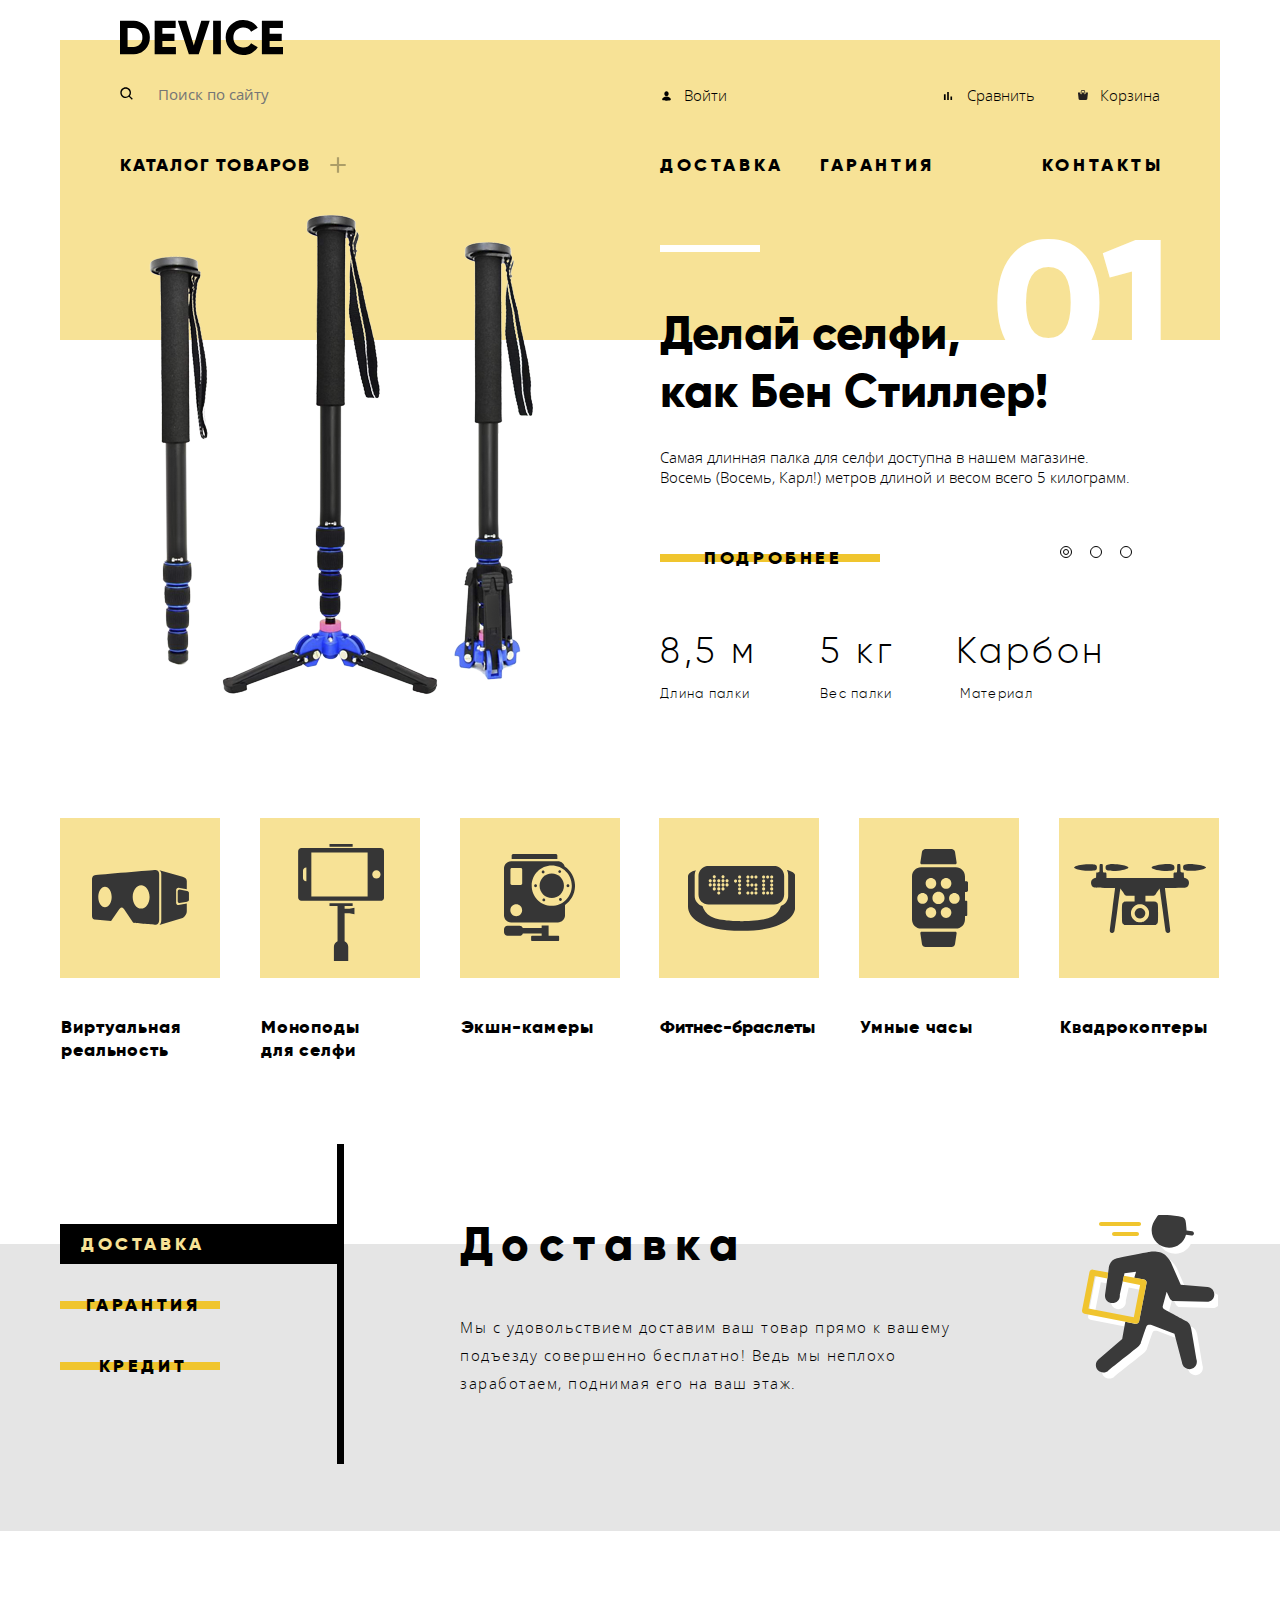
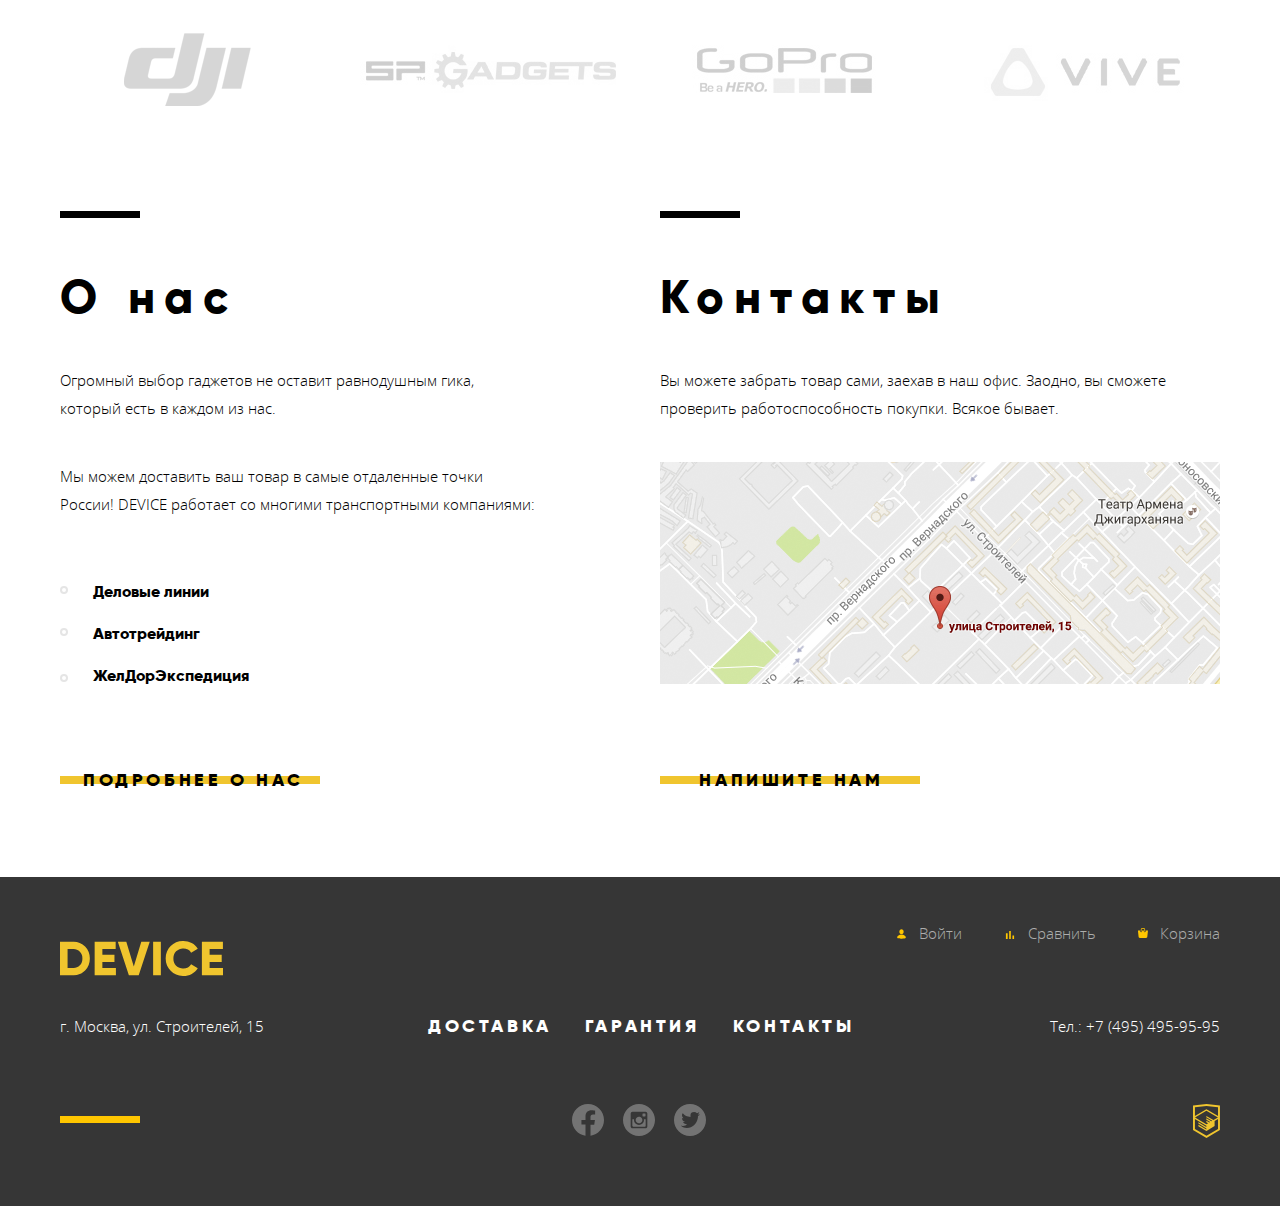
==== commit 750da914: "minify_added n bugFix" ====
--- a/index.html
+++ b/index.html
@@ -4,7 +4,7 @@
     <meta charset="utf-8">
     <title>HTML Academy: Девайс</title>
     <link href="css/normalize.css" rel="stylesheet">
-    <link href="css/style.css" rel="stylesheet">
+    <link href="css/style_minify.css" rel="stylesheet">
   </head>
   <body>
     <header class="main-header">
@@ -12,7 +12,7 @@
         <a class="logo header-logo" aria-label="на главную"><img src="img/content/DEVICE.svg" width="163" height="35" alt="DEVICE"></a>
         <ul class="user-nav-header header-nav">
           <li><form class="search-form" action="https://echo.htmlacademy.ru/courses" method="get">
-            <label class="search-label" for="search-input-field"><img src="../img/icon/icons/search_icon.svg" width="13" height="13" alt="Поиск"></label>
+            <label class="search-label" for="search-input-field"><img src="img/icon/icons/search_icon.svg" width="13" height="13" alt="Поиск"></label>
             <input id="search-input-field" class="search-input" type="search" aria-label="Поиск по сайту" placeholder="Поиск по сайту">
             <button class="search-button" type="submit">найти</button>
             <div class="border-bottom"></div>
@@ -24,14 +24,14 @@
         <ul class="site-nav-header header-nav">
           <li class="catalog-wrapper">
             <a class="catalog-link" href="catalog.html">каталог товаров</a>
-            <div class="catalog-submenu">
-              <a href="javascript:void(0);">Виртуальная реальность</a>
-              <a href="catalog.html">Моноподы для селфи</a>
-              <a href="javascript:void(0);">Экшн-камеры</a>
-              <a href="javascript:void(0);">Фитнес-браслеты</a>
-              <a href="javascript:void(0);">Умные часы</a>
-              <a href="javascript:void(0);">Квадрокоптер</a>
-            </div>
+            <ul class="catalog-submenu">
+              <li><a href="javascript:void(0);">Виртуальная реальность</a></li>
+              <li><a href="catalog.html">Моноподы для селфи</a></li>
+              <li><a href="javascript:void(0);">Экшн-камеры</a></li>
+              <li><a href="javascript:void(0);">Фитнес-браслеты</a></li>
+              <li><a href="javascript:void(0);">Умные часы</a></li>
+              <li><a href="javascript:void(0);">Квадрокоптер</a></li>
+            </ul>
           </li>
           <li><a href="javascript:void(0);">доставка</a></li>
           <li><a href="javascript:void(0);">гарантия</a></li>
@@ -271,6 +271,6 @@
         <a class="other-socials" href="https://up.htmlacademy.ru/htmlcss/28" aria-label="логотип HTML academy" title="Сделано в HTML Academy"><img src="img/icon/icons/academy_logo.svg" alt="HTML Academy" width="27" height="34"></a>
       </div>
     </footer>
-    <script src="js/script.js"></script>
+    <script src="js/script_minify.js"></script>
   </body>
 </html>
--- a/css/style_minify.css
+++ b/css/style_minify.css
@@ -0,0 +1,16 @@
+
+Source
+.foo { color: #ff0000; }
+.bar { color: rgba(255, 0, 0, 1); }
+Result
+Source map
+Restructure
+Beautify
+@-webkit-keyframes bounce{0%{transform:translate(-50%,-2000px)}70%{transform:translate(-50%,30px)}90%{transform:translate(-50%,-10px)}to{transform:translate(-50%,0)}}@keyframes bounce{0%{transform:translate(-50%,-2000px)}70%{transform:translate(-50%,30px)}90%{transform:translate(-50%,-10px)}to{transform:translate(-50%,0)}}@-webkit-keyframes shake{0%,to{transform:translateX(-50%)}10%,30%,50%,70%,90%{transform:translateX(-50.5%)}20%,40%,60%,80%{transform:translateX(-49.5%)}}@keyframes shake{0%,to{transform:translateX(-50%)}10%,30%,50%,70%,90%{transform:translateX(-50.5%)}20%,40%,60%,80%{transform:translateX(-49.5%)}}@-webkit-keyframes shake_2{0%,to{transform:translateX(0)}10%,30%,50%,70%,90%{transform:translateX(.7%)}20%,40%,60%,80%{transform:translateX(-.7%)}}@keyframes shake_2{0%,to{transform:translateX(0)}10%,30%,50%,70%,90%{transform:translateX(.7%)}20%,40%,60%,80%{transform:translateX(-.7%)}}@-webkit-keyframes envelope{0%{transform:translateX(-50%) translateY(500px)}13%,40%{transform:translateX(-50%) translateY(-580px)}47%,51%{transform:translateX(-50%) translateY(-580px);margin-left:0}70%,90%{margin-left:0}}@keyframes envelope{0%{transform:translateX(-50%) translateY(500px)}13%,40%{transform:translateX(-50%) translateY(-580px)}47%,51%{transform:translateX(-50%) translateY(-580px);margin-left:0}70%,90%{margin-left:0}}@-webkit-keyframes envelope-closing-1{0%{transform:translateX(-50%) translateY(500px)}13%,40%{transform:translateX(-50%) translateY(-580px)}20%{height:343px}27%,to{height:0}47%,51%{transform:translateX(-50%) translateY(-580px);margin-left:0}70%,90%{margin-left:0}}@keyframes envelope-closing-1{0%{transform:translateX(-50%) translateY(500px)}13%,40%{transform:translateX(-50%) translateY(-580px)}20%{height:343px}27%,to{height:0}47%,51%{transform:translateX(-50%) translateY(-580px);margin-left:0}70%,90%{margin-left:0}}@-webkit-keyframes envelope-closing-2{0%{transform:translateX(-50%) translateY(500px);height:0}13%,40%{transform:translateX(-50%) translateY(-580px)}20%{height:0}28%,to{height:373px}47%,51%{transform:translateX(-50%) translateY(-580px);margin-left:0}70%,to{margin-left:0}}@keyframes envelope-closing-2{0%{transform:translateX(-50%) translateY(500px);height:0}13%,40%{transform:translateX(-50%) translateY(-580px)}20%{height:0}28%,to{height:373px}47%,51%{transform:translateX(-50%) translateY(-580px);margin-left:0}70%,to{margin-left:0}}@-webkit-keyframes feedback-sent{0%,47%,8%,to{transform:translateX(-50%) translateY(0)}17%{transform:translateX(-50%) translateY(-470px)}40%{transform:translateX(-50%) translateY(100px)}47%,51%{margin-left:0}70%{margin-left:-300px}90%{margin-left:3000px}}@keyframes feedback-sent{0%,47%,8%,to{transform:translateX(-50%) translateY(0)}17%{transform:translateX(-50%) translateY(-470px)}40%{transform:translateX(-50%) translateY(100px)}47%,51%{margin-left:0}70%{margin-left:-300px}90%{margin-left:3000px}}html{height:100%}a,body{color:var(--basic-black)}body{font-family:"Gilroy","Arial",sans-serif;font-weight:800;font-size:18px;line-height:22px;background-color:var(--basic-white);min-width:1180px;min-height:100%;margin:0;padding:0;display:grid;grid-template:". header ." -webkit-min-content "main main main" 1fr "footer footer footer" -webkit-min-content/1fr 1180px 1fr;grid-template:". header ." min-content "main main main" 1fr "footer footer footer" min-content/1fr 1180px 1fr}a{text-decoration:none}img{max-width:100%;height:auto}.no-word-break{white-space:nowrap}@font-face{font-family:"Gilroy";font-weight:300;src:local("GilroyLight"),url(../fonts/gilroylight.woff2) format("woff2"),url(../fonts/gilroylight.woff) format("woff")}@font-face{font-family:"Gilroy";font-weight:800;src:local("GilroyExtraBold"),url(../fonts/gilroyextrabold.woff2) format("woff2"),url(../fonts/gilroyextrabold.woff) format("woff")}@font-face{font-family:"Open Sans";font-weight:300;src:local("OpenSanslight"),url(../fonts/opensanslight.woff2) format("woff2"),url(../fonts/opensanslight.woff) format("woff")}@font-face{font-family:"Open Sans";font-weight:400;src:local("OpenSans"),url(../fonts/opensans.woff2) format("woff2"),url(../fonts/opensans.woff) format("woff")}.visually-hidden{position:absolute;width:1px;height:1px;margin:-1px;border:0;padding:0;clip:rect(0 0 0 0);overflow:hidden}:root{--black-10percent: rgba(0,0,0,.1);--black-15percent: rgba(0,0,0,.15);--black-18percent: rgba(0,0,0,.18);--black-30percent: rgba(0,0,0,.3);--black-40percent: rgba(0,0,0,.4);--black-60percent: rgba(0,0,0,.6);--basic-black: #000;--dark-grey: #363636;--basic-grey: #464646;--basic-grey-2: #DCDCDC;--basic-grey-3: #a8a8a8;--basic-grey-4: #a6a6a6;--basic-grey-5: #c4c4c4;--half-light-grey: #7E7E7E;--light-grey: #E5E5E5;--light-grey-2: #B1B1B1;--light-grey-3: #EBEBEB;--light-grey-4: #D9D9D9;--light-grey-5: #b6b6b6;--light-grey-6: #f2f2f2;--light-grey-7: #eaeaea;--basic-white: #FFF;--white-30percent: rgba(255, 255, 255, .3);--white-60percent: rgba(255, 255, 255, .6);--basic-beige: #F7E296;--dark-yellow: #F0C52E;--hue-yellow: #FFC600;--basic-green: #91C92F;--basic-pink: #F6DADA}h1,h2,h3{margin:0}.main-header{-ms-grid-row:1;-ms-grid-column:2;grid-area:header;margin:40px 10px 0}.main-footer,main{-ms-grid-column:1;-ms-grid-column-span:3}main{-ms-grid-row:2;grid-area:main;margin:0}.main-footer{-ms-grid-row:3;grid-area:footer}.nav-section-header{width:1160px;min-height:300px;position:relative;box-sizing:border-box;padding:44px 60px 0}.inner-page .nav-section-header{min-height:186px}.logo.header-logo{position:absolute;top:-20px;left:60px}.user-nav-header{display:grid;grid-template:"search account compare cart" minmax(70px,auto)/540px 280px 120px 100px}.site-nav-header li:last-child,.user-nav-header li:last-child{justify-self:end}.search-form{position:relative;bottom:15px}.profile-related a,.profile-related button,.profile-related form,.profile-related span{display:inline-block;vertical-align:top}.site-nav-header{display:grid;grid-template:"catalog delivery guarantee contacts" minmax(40px,auto)/540px 160px 1fr 1fr}.catalog-submenu{grid-template:repeat(3,36px)/repeat(3,-webkit-max-content);grid-template:repeat(3,36px)/repeat(3,max-content);-moz-column-gap:67px;column-gap:67px;grid-auto-flow:column;text-transform:none}.catalog-submenu li:last-child{grid-area:1/3}.main-footer{box-sizing:border-box;position:relative;padding-top:46px;padding-bottom:63px;display:grid;grid-template:". logo . user-nav user-nav ." minmax(20px,auto) ". . . . . ." 77px ". address site-nav site-nav tel ." ". . . . . ." 55px ". . socials socials socials ."/1fr 260px 400px 300px 200px 1fr}.site-nav-footer,.user-nav-footer{-ms-grid-column-span:2;display:flex}.site-nav-footer{-ms-grid-row:3;-ms-grid-column:3;grid-area:site-nav;justify-content:space-between;margin:0 169px 0 108px}.site-nav-footer a{margin-top:-5px}.main-footer p{align-self:start;position:relative;top:-4px}.user-nav-footer{-ms-grid-row:1;-ms-grid-column:4;grid-area:user-nav;justify-content:end}.main-footer .phone-number{-ms-grid-row:3;-ms-grid-column:5;grid-area:tel;justify-self:end;margin-top:0}.main-footer .physical-address{-ms-grid-row:3;-ms-grid-column:2;grid-area:address;margin-top:0}.main-footer .logo{-ms-grid-row:1;-ms-grid-column:2;grid-area:logo;position:absolute;top:18px}.user-nav-footer a{margin-left:40px}.main-footer .socials-wrapper{-ms-grid-row:5;-ms-grid-column:3;-ms-grid-column-span:3;grid-area:socials;display:flex;justify-content:flex-end;align-items:start;margin-top:-6px}.socials-wrapper>a:last-child{margin-left:480px}.main-page{display:grid;grid-template:". slider slider ." ". catalog catalog ." "features features features features" ". partners partners ." ". about_us contacts ."/1fr 580px 580px 1fr;margin-bottom:77px}.ad-slider-section{-ms-grid-row:1;-ms-grid-column:2;-ms-grid-column-span:2;grid-area:slider}.extra-catalog-section,.features{-ms-grid-row:1;-ms-grid-column:1;grid-area:catalog}.main-page>.extra-catalog-section{-ms-grid-row:2;-ms-grid-column:2;-ms-grid-column-span:2}.features{-ms-grid-row:3;-ms-grid-column-span:4;grid-area:features}.partners-section{-ms-grid-row:4;-ms-grid-column:2;-ms-grid-column-span:2;grid-area:partners}.about-us-section{-ms-grid-row:5;-ms-grid-column:2;grid-area:about_us}.contacts-section{-ms-grid-row:1;-ms-grid-column:4;grid-area:contacts}.main-page>.contacts-section{-ms-grid-row:5;-ms-grid-column:3}.about-us-section{padding-right:85px}.about-us-list{padding:50px 20px 0 0;margin:0;display:flex;flex-direction:column}.about-us-list>li:not(:last-child){padding-bottom:40px}.about-us-list>li:last-child{padding-bottom:70px}.transport-partners{padding:60px 0 0;display:flex;flex-direction:column}.transport-partners>li:not(:last-child){padding-bottom:14px}.transport-partners>li{padding:0}.contacts-section{padding-left:20px}.contacts-section p{margin:50px 0 40px}.contacts-section .feedback-button{margin-top:71px;padding-left:11px}.partners-list{list-style:none;padding:0;margin:0 0 85px;display:flex;justify-content:space-between;flex-wrap:wrap}.partners-list a{-webkit-filter:grayscale(100%);filter:grayscale(100%);opacity:.19;transition-duration:.3s}.partners-list a:focus,.partners-list a:hover{-webkit-filter:grayscale(0%);filter:grayscale(0%);opacity:1;transition-duration:.2s}.features{display:grid;grid-template:". feat_list . feat_desc ."/1fr 300px 100px 760px 1fr;background-image:linear-gradient(transparent 20px,20px,var(--light-grey));min-height:239px;padding-bottom:68px;margin-bottom:90px}.features-description,.features-names{-ms-grid-row:1;margin:0;padding:0;position:relative}.features-names{-ms-grid-column:2;grid-area:feat_list;list-style:none}.features-description{-ms-grid-column:4;grid-area:feat_desc}.features-description h3{display:inline-block;vertical-align:top;font-size:47px;line-height:58px;letter-spacing:.2em;margin-top:-9px;margin-bottom:40px}.features-names button{font-family:"Gilroy","Arial",sans-serif;font-weight:800;font-size:18px;line-height:22px;letter-spacing:.2em;text-transform:uppercase;text-align:center;padding-left:12px;margin-bottom:21px;border:0;width:160px;height:40px;background:linear-gradient(transparent 40%,40%,var(--dark-yellow) 50%,60%,transparent 60%);position:relative;z-index:0;transition-duration:.15s;transition-property:background}.features-names button:not(.current-button):focus,.features-names button:not(.current-button):hover{background-color:var(--dark-yellow);transition-duration:.2s}.features-names .current-button,.features-names button:not(.current-button):active{background:0 0;background-color:var(--basic-black);color:var(--basic-beige)}.features-names .current-button::before,.features-names button:active::before{width:280px;height:40px;position:absolute;content:"";padding-left:0;margin-left:0;left:0;top:0;background-color:var(--basic-black);z-index:-1}.features-names::before{content:"";width:7px;height:320px;background-color:var(--basic-black);position:absolute;top:-80px;left:277px}.features-description p{font-family:"Open Sans","Tahoma",sans-serif;font-style:normal;font-weight:300;font-size:15px;line-height:28px;letter-spacing:.1em;padding-right:190px;margin:0}.guarantee-info p{line-height:30px}.features-description li{vertical-align:top;display:none}.credit-info::after,.delivery-info::after,.guarantee-info::after{content:"";position:absolute;width:156px;height:188px;background-repeat:no-repeat;background-image:url(../img/icon/features_slider_illustrations/credit_guy.svg);top:-32px;right:8px}.delivery-info::after,.guarantee-info::after{width:136px;height:164px;background-image:url(../img/icon/features_slider_illustrations/delivery_guy.svg);top:-9px;right:2px}.guarantee-info::after{width:171px;height:195px;background-image:url(../img/icon/features_slider_illustrations/guarantee_icon.svg);top:-27px;right:-16px}.features-description .current-info{display:block}.extra-catalog-section{margin-bottom:163px}.extra-catalog{display:flex;flex-wrap:wrap;justify-content:space-between;list-style:none;margin:0 -10px;padding:0 0 0 1px}.extra-catalog li{display:block;flex-basis:160px;margin:277px 10px 0}.extra-catalog a{font-size:18px;line-height:22px;letter-spacing:.05em;position:relative}.extra-catalog .tracker-link{letter-spacing:inherit}.VR-link::before{background-image:url(../img/icon/icons/products_categories_icons/VR_icon.svg);background-position:center 52px;left:-1px}.VR-link::before,.cam-link::before,.monopod-link::before,.tracker-link::before{content:"";position:absolute;width:160px;height:160px;background-repeat:no-repeat;background-color:transparent;top:-198px}.monopod-link::before{background-image:url(../img/icon/icons/products_categories_icons/monopod_icon.svg);background-position:center 26px}.cam-link::before,.tracker-link::before{background-image:url(../img/icon/icons/products_categories_icons/cam_icon.svg);background-position:calc(50% - 1px) 36px}.tracker-link::before{background-image:url(../img/icon/icons/products_categories_icons/tracker_icon.svg);background-position:calc(50% + 1px) center}.quadcopter-link::before,.watches-link::before{background-position:center;background-color:transparent}.watches-link::before{content:"";position:absolute;background-image:url(../img/icon/icons/products_categories_icons/watch_icon.svg);width:160px;height:160px;background-repeat:no-repeat;top:-198px}.quadcopter-link::before{background-image:url(../img/icon/icons/products_categories_icons/quadrocopter_icon.svg)}.extra-catalog a::before{z-index:1}.extra-catalog a::after,.quadcopter-link::before{content:"";position:absolute;width:160px;height:160px;background-repeat:no-repeat;top:-198px}.extra-catalog a::after{background-position:center 52px;background-color:var(--basic-beige);left:-1px;transition:background-color .2s ease}.extra-catalog a:active::after,.extra-catalog a:focus::after,.extra-catalog a:hover::after{background-color:var(--dark-yellow);transition:background-color .2s ease}.extra-catalog a:active::before{opacity:.3}.extra-catalog a:active{color:var(--light-grey-2)}.ad-slider-section{margin-top:-150px;position:relative;min-height:546px}.slides .slide{display:grid;margin-right:60px;grid-template:"img head" "img head" "img desc" "img button" "img details"/1fr 500px}.slide-pic,.slide-tag-line{-ms-grid-row:1;-ms-grid-row-span:5;-ms-grid-column:1;grid-area:img;position:relative}.slide-tag-line{-ms-grid-row-span:2;-ms-grid-column:2;grid-area:head;z-index:1;font-size:47px;line-height:58px}.slide .slide-desc{-ms-grid-row:3;-ms-grid-column:2;grid-area:desc}.slide .more-info-link{-ms-grid-row:4;-ms-grid-column:2;grid-area:button}.slide .characteristics{-ms-grid-row:5;-ms-grid-column:2;grid-area:details}.slides .slide-tag-line{padding-top:96px;margin-bottom:27px}.slide p{font-family:"Open Sans","Tahoma",sans-serif;font-weight:300;font-size:15px;line-height:20px;margin:0 0 51px}.slide-1 p:first-of-type{margin-bottom:0}.button-style1.more-info-link{width:220px;margin-bottom:52px}.characteristics{list-style:none;margin:0;padding:0;display:flex;flex-direction:column;flex-wrap:wrap;height:90px}.characteristics li:nth-child(odd){font-weight:300;font-size:36px;line-height:42px;letter-spacing:.1em;margin-bottom:14px}.characteristics li:nth-child(even){font-weight:300;font-size:13px;line-height:15px;letter-spacing:.1em}.slides .slide{position:relative}.slide::before{content:"";position:absolute;z-index:1;right:-13px;top:-14px;font-size:179px;line-height:219px;text-transform:uppercase;color:var(--basic-white)}.slie-tag-line{posiion:relative}.slide-tag-line::before{content:"";z-index:1;position:absolute;top:37px;left:0;background-color:var(--basic-white);width:100px;height:7px}.slide-1 .slide-pic{left:49px;top:3px}.slide-1::before{content:"01"}.slide-1 li:nth-child(6){padding-left:4px}.slide-1 li{padding-right:62px}.slide-2 .slide-pic{top:30px;left:76px}.slide-2 .slide-tag-line{padding-right:100px}.slide-2 p,.slide-3 p{padding-right:50px}.slide-2::before{content:"02";right:-6px;top:-13px}.slide-3 .slide-pic{top:86px;left:-10px}.slide-3::before{content:"03";right:-7px;top:-13px}.slide-3 li{padding-right:26px}.slide-3 .characteristics{align-content:start}.slider-controls{display:flex;justify-content:space-between;position:absolute;list-style:none;width:72px;right:88px;top:332px}.slider-controls button{cursor:pointer;position:relative;width:12px;height:12px;padding:0;border-radius:50%;z-index:1;background-color:transparent;border:1px #000 solid}.slider-controls button:focus,.slider-controls button:hover{box-shadow:0 0 0 5px var(--dark-yellow);transition:box-shadow .35s cubic-bezier(.6,3,.7,.1)}.slider-controls button:active{opacity:.8;transition:opacity .35s cubic-bezier(.6,3,.7,.1)}.slider-controls .current-button::before{content:"";position:absolute;height:4px;width:4px;border-radius:50%;background-color:transparent;border:1px var(--basic-black) solid;left:50%;top:50%;transform:translate(-50%,-50%)}.slides .slide{display:none}.slides .current-slide{display:grid}.about-us-section h2,.contacts-section h2{font-size:47px;letter-spacing:.2em;line-height:58px;margin-top:57px;position:relative;height:48px}.about-us-section h2::before,.contacts-section h2::before{content:"";width:80px;height:7px;background:var(--basic-black);position:absolute;top:-57px}.contacts-section p{font-family:"Open Sans","Tahoma",sans-serif;font-weight:300;font-size:15px;line-height:28px}button.map-unfold{border:0;margin:0;padding:0;line-height:0;cursor:pointer}.feedback-button{display:inline-block;vertical-align:top;box-sizing:border-box;padding-top:9px;padding-right:8px;text-align:center;font-family:"Gilroy","Arial",sans-serif;font-weight:800;font-size:18px;line-height:22px;letter-spacing:.2em;text-transform:uppercase;border:0;width:260px;height:40px;background:linear-gradient(transparent 40%,40%,var(--dark-yellow) 50%,60%,transparent 60%)}.button-animate1:focus,.button-animate1:hover,.button-style1:focus,.button-style1:hover,.feedback-button:focus,.feedback-button:hover{background-color:var(--dark-yellow);transition-duration:.2s}.button-style1:active,.feedback-button:active{background-color:var(--dark-yellow);color:var(--black-30percent)}.button-style1{display:inline-block;vertical-align:top;box-sizing:border-box;padding-top:9px;padding-left:7px;text-align:center;font-family:"Gilroy","Arial",sans-serif;font-weight:800;font-size:18px;line-height:22px;letter-spacing:.2em;text-transform:uppercase;color:var(--basic-black);width:260px;height:40px;background:linear-gradient(transparent 40%,40%,var(--dark-yellow) 50%,60%,transparent 60%)}.about-us-list,.transport-partners{font-family:"Open Sans","Tahoma",sans-serif;font-weight:300;font-size:15px;line-height:28px;color:var(--basic-black);list-style:none}.transport-partners{font-family:"Gilroy","Arial",sans-serif;font-weight:800;font-size:16px}.transport-partners li{padding-left:33px;position:relative}.transport-partners li::before{content:"";background-color:transparent;border:2px solid var(--light-grey);border-radius:50%;position:absolute;top:8px;left:0;width:8px;height:8px;box-sizing:border-box}.transport-partners li:last-child::before{top:12px}.transport-partners a:focus,.transport-partners a:hover{opacity:.8}.transport-partners a:active{opacity:.6}main.main-monopod{display:grid;position:relative;grid-template:". breadcrumbs breadcrumbs ." "grey filter sort grey2" "grey filter products ." "grey filter pages ."/1fr 328px 832px 1fr}.main-monopod .breadcrumbs-section{-ms-grid-row:1;-ms-grid-column:2;-ms-grid-column-span:2;grid-area:breadcrumbs}.main-monopod .filter-section{-ms-grid-row:2;-ms-grid-row-span:3;-ms-grid-column:2;grid-area:filter}.main-monopod .sort-section{-ms-grid-row:2;-ms-grid-column:3;grid-area:sort;padding-left:72px}.main-monopod .products-display-section{-ms-grid-row:3;-ms-grid-column:3;grid-area:products;margin-left:72px}.main-monopod .pagination-container{-ms-grid-row:4;-ms-grid-column:3;grid-area:pages;margin-left:72px}.main-monopod::after,.main-monopod::before{-ms-grid-row:2;content:"";position:absolute;top:0;left:0;width:100%;height:100%}.main-monopod::before{-ms-grid-row-span:3;-ms-grid-column:1;grid-area:grey;background-image:linear-gradient(var(--basic-grey-2) 70px,70px,var(--light-grey))}.main-monopod::after{-ms-grid-column:4;grid-area:grey2;background:var(--light-grey)}.breadcrumbs-section{margin-top:44px;margin-left:60px}.breadcrumbs-section .breadcrumbs{margin-top:30px;margin-bottom:47px;padding:0;display:flex}.breadcrumbs li{margin-right:41px;position:relative}.breadcrumbs a:not(.current-page)::after{content:"";position:absolute;width:4px;height:4px;background:0 0;border-right:1px solid var(--basic-black);border-bottom:1px solid var(--basic-black);transform:rotate(-45deg);top:9px;right:-20px}.breadcrumbs li:nth-child(2)::after{right:-23px}.breadcrumbs .current-page{cursor:default}.filter-section{padding-right:68px;padding-left:58px;background-image:linear-gradient(var(--basic-grey-2) 70px,70px,var(--light-grey))}.sort-section{background-color:var(--light-grey);min-height:70px}.sort-section p{font-size:16px;line-height:20px;letter-spacing:.1em;text-transform:uppercase;display:inline-block;vertical-align:middle;margin-right:69px}.sort-form{display:inline-flex;justify-content:space-between;width:559px}.sort-form fieldset{border:0;margin:0;padding:23px 0 0;box-sizing:border-box}.sort-form button{background-color:transparent;border:0;padding:0;margin:0;font-family:"Open Sans","Tahoma",sans-serif;font-weight:300;font-size:14px;line-height:19px;cursor:pointer;opacity:.3}.sort-form button:focus,.sort-form button:hover{opacity:.6}.sort-form .current-button,.sort-form button:active{opacity:1}.sort-form .current-button:hover{opacity:1;cursor:default}button.sort-option-button{margin-right:28px}button.sort-order-button{width:0;height:0;border:5px var(--basic-black) solid;border-color:transparent;border-bottom:10px solid var(--basic-black);margin-left:19px}button.sort-order-button:first-child{position:relative;top:-10px}button.sort-order-button:last-child{border-color:transparent;border-top:10px solid var(--basic-black)}fieldset.sort-ascending{padding-right:5px}.products-display{display:grid;margin:70px 0 40px;padding-left:0;grid-template:repeat(2,1fr)/repeat(2,1fr);row-gap:48px;-moz-column-gap:40px;column-gap:40px;justify-content:left}.products-display h3{display:inline-block;vertical-align:top;width:275px}.products-display .product-price{display:inline-block;vertical-align:top;margin:0;padding:0}.product-item{display:flex;flex-wrap:wrap;justify-content:space-between;align-items:start;align-content:start}.product-item img{margin-bottom:30px;position:relative}.product-price{position:relative;top:2px}.product-item:first-child .product-price{left:-9px}.product-item:nth-child(3) .product-price,.product-item:nth-child(4) .product-price{left:5px}.newProduct::after{height:62px;width:62px;box-sizing:border-box;border-radius:50%;border:2px solid var(--black-30percent);background-color:transparent;content:"NEW";font-family:"Gilroy","Arial",sans-serif;font-weight:800;color:var(--black-30percent);display:flex;align-items:center;justify-content:center;position:absolute;top:29px;right:27px;font-size:12px;line-height:15px;pointer-events:none}.pagination-container{background-color:var(--light-grey-3);margin-bottom:78px;display:flex;justify-content:space-between}.pagination-container .pages-list{list-style:none;padding:0;display:flex;margin:0;justify-content:space-between;position:relative;left:4px;top:-1px}.pagination-container a{font-weight:800;font-size:16px;line-height:20px;letter-spacing:.1em;text-transform:uppercase;position:relative;display:inline-block;vertical-align:middle;height:46px;padding-top:24px;cursor:pointer}.pagination-container>a{padding-right:30px;padding-left:30px}.pagination-container>a:not([href]){cursor:default}.pagination-container>a[href]:focus,.pagination-container>a[href]:hover{background-color:var(--light-grey-4);transition-duration:.07s}.pagination-container>a[href]:active{color:var(--basic-grey-3)}.pages-list li{margin:0 15px;opacity:.3;transition-duration:.1s}.pages-list a:focus,.pages-list li:not(.current-page-number):hover{opacity:.6}.pages-list li:not(.current-page-number):active{opacity:1}.pages-list .current-page-number{opacity:1}.current-page-number a{cursor:default}.catalog-submenu{list-style:none;margin:0;position:absolute;width:1160px;height:auto;background-color:var(--basic-beige);top:154px;left:0;box-sizing:border-box;padding:12px 60px 26px;z-index:-2;opacity:0;display:grid}.catalog-link:active+.catalog-submenu,.catalog-link:focus+.catalog-submenu,.catalog-submenu:active,.catalog-submenu:focus,.catalog-submenu:hover,.catalog-wrapper:focus-within .catalog-submenu,.catalog-wrapper:hover .catalog-submenu{z-index:1;opacity:1}.catalog-submenu::before{content:"";position:absolute;background-color:transparent;width:100%;height:20px;left:0;top:-20px}.nav-section-header{background-color:var(--basic-beige)}.nav-section-header a[href]:focus,.nav-section-header a[href]:hover{color:var(--black-60percent);transition:.2s}.nav-section-header a[href]:active{color:var(--black-30percent)}.site-nav-footer>a,.site-nav-header li{font-size:18px;line-height:22px;text-transform:uppercase;letter-spacing:.2em;margin-right:-.2em;color:var(--basic-black)}.site-nav-header li:first-child{letter-spacing:.1em}.catalog-submenu a{color:var(--basic-black);letter-spacing:0;text-transform:none}.catalog-submenu a,.user-nav-footer a{font-family:"Open Sans","Tahoma",sans-serif;font-weight:300;font-size:15px;line-height:20px}.user-nav-header a{font-weight:300;color:var(--basic-black)}.site-nav-header,.socials,.user-nav-header{list-style:none;padding:0;margin:0}.user-nav-header button{color:var(--black-30percent)}.user-nav-footer button,.user-nav-header a,.user-nav-header button{font-family:"Open Sans","Tahoma",sans-serif;font-size:15px;line-height:20px}.user-nav-footer button,.user-nav-header button{font-weight:200;background-color:transparent;border:0}.header-nav .sign-out:focus,.header-nav .sign-out:hover{color:var(--black-60percent)}.header-nav .sign-out:active{color:var(--basic-black)}.logo[href] img:hover,.logo[href]:focus{opacity:.6}.logo[href] img:active{opacity:.3}.search-error{-webkit-animation:shake_2 .35s;animation:shake_2 .35s}.search-form input{font-family:"Open Sans","Tahoma",sans-serif;position:relative;font-size:15px;font-weight:20px;color:var(--black-30percent);background-color:transparent;width:332px;padding:0 5px 15px 20px;margin-right:0;border:0 solid}.search-form input:hover{color:var(--black-60percent)}.search-form input:active,.search-form input:focus{color:var(--basic-black);outline:0}.search-form button{font-family:"Open Sans","Tahoma",sans-serif;font-weight:300;font-size:15px;line-height:20px;text-transform:uppercase;color:var(--basic-black);background-color:transparent;border:0;box-shadow:inset 0 0 0 2px var(--basic-black);padding:15px 17px;margin:0 0 0 5px;opacity:0;position:relative}.search-button:active~.border-bottom,.search-button:focus~.border-bottom,.search-input:active~.border-bottom,.search-input:active~button,.search-input:focus~.border-bottom,.search-input:focus~button,.search-label:active~.border-bottom,.search-label:focus~.border-bottom{opacity:1}.search-form button:hover{color:var(--basic-white);background-color:var(--basic-black)}.search-form button:focus{color:var(--basic-white);background-color:var(--basic-black);opacity:1}.search-form button:active{color:var(--white-30percent);background-color:var(--basic-black);opacity:1}.search-form .border-bottom{width:440px;height:2px;background-color:var(--basic-black);position:absolute;left:0;top:48px;opacity:0}.main-footer{background-color:var(--dark-grey)}.site-nav-footer{text-align:center}.site-nav-footer a{color:var(--basic-white);padding:0}.site-nav-footer a:focus,.site-nav-footer a:hover{color:var(--white-60percent)}.site-nav-footer a:active{color:var(--white-30percent)}.user-nav-footer a{color:var(--white-60percent)}.user-nav-footer a:focus,.user-nav-footer a:hover,.user-nav-footer button:focus,.user-nav-footer button:hover{color:var(--basic-white)}.user-nav-footer a:active,.user-nav-footer button,.user-nav-footer button:active{color:var(--white-30percent)}.main-footer p{font-family:"Open Sans","Tahoma",sans-serif;font-weight:300;font-size:15px;line-height:20px}.main-footer p,.phone-number a{color:var(--basic-white)}.phone-number a:focus,.phone-number a:hover{opacity:.6}.phone-number a:active{opacity:.3}.user-nav-footer a,.user-nav-header a{position:relative}a.footer-cart-link{display:inline-block;vertical-align:middle;margin-left:64px}a.footer-compare-link{margin-left:66px}.footer-logout-form{margin-right:-10px}.logged-in{margin-right:18px}.footer-cart-link::before,.footer-compare-link::before,.footer-login-link::before{content:"";background-image:url(../img/icon/icons/user_yellow_icon.svg);background-repeat:no-repeat;width:13px;height:14px;position:absolute;bottom:2px;left:-24px}.footer-cart-link::before,.footer-compare-link::before{background-image:url(../img/icon/icons/compare_yellow_icon.svg);bottom:1px;left:-25px}.footer-cart-link::before{background-image:url(../img/icon/icons/cart_yellow.svg);left:-22px}.header-login-link.logged-in{margin-right:8px}a.header-login-link{padding-left:24px}a.header-compare-link{margin-left:27px}.catalog-link::before,.header-cart-link::before,.header-compare-link::before,.header-login-link::before{content:"";background-image:url(../img/icon/icons/user_black_icon.svg);background-repeat:no-repeat;width:13px;height:14px;position:absolute;top:6px;left:2px}.catalog-link::before,.header-cart-link::before,.header-compare-link::before{background-image:url(../img/icon/icons/compare_black_icon.svg);left:-24px}.catalog-link::before,.header-cart-link::before{background-image:url(../img/icon/icons/cart_black.svg);top:5px;left:-22px}.catalog-link{position:relative}.catalog-link::before{background-image:url(../img/icon/icons/tech_icons/plus.svg);width:22px;height:22px;top:3px;left:210px;opacity:1}.cart-link:focus::before,.cart-link:hover::before,.compare-link:focus::before,.compare-link:hover::before,.login-link:focus::before,.login-link:hover::before{opacity:.6;transition:.2s}.cart-link:active::before,.compare-link:active::before,.login-link:active::before{opacity:.3}.socials{text-align:center}.socials img{margin-left:7px;margin-right:7px;opacity:.3}.other-socials:focus,.other-socials:hover,.socials a:focus,.socials a:hover{opacity:.6;transition:opacity .2s}.socials a:active{opacity:.1}.other-socials:active{opacity:.3}.physical-address{position:relative}.main-footer .physical-address::before{content:"";width:80px;height:7px;background:var(--hue-yellow);position:absolute;margin-top:100px;pointer-events:none}.inner-page h1{font-family:"Gilroy","Arial",sans-serif;font-weight:800;font-size:47px;line-height:58px;color:var(--basic-color)}.breadcrumbs li,ul.products-display{list-style:none}.breadcrumbs a{font-family:"Open Sans","Tahoma",sans-serif;font-weight:300;font-size:14px;line-height:19px;color:var(--black-30percent)}.breadcrumbs a:focus,.breadcrumbs a:hover{color:var(--black-60percent)}.breadcrumbs a:active{color:var(--black-10percent)}.filter-section fieldset{border:0;padding:0}.filter-section-label{font-size:16px;line-height:20px;letter-spacing:.1em;text-transform:uppercase;padding-top:8px;padding-bottom:96px;padding-left:2px}.bluetooth-range legend,.color-range legend,.price-range-filter legend{font-size:14px;line-height:17px;letter-spacing:.1em;color:var(--basic-black);cursor:default}input[disabled]+label{color:var(--basic-grey-4);cursor:default}.price-range-filter{margin-bottom:53px}.price-controls-inputs{display:flex;flex-direction:row;align-items:end}.price-controls-inputs input{font-family:"Gilroy","Arial",sans-serif;font-weight:300;font-size:14px;line-height:16px;background-color:transparent;border:0;-moz-appearance:textfield;width:50px;margin-left:2px;margin-right:29px}.price-range-slider{margin-top:39px;position:relative;margin-bottom:15px}.slider-full-bar{width:100%;height:2px;background:var(--light-grey-5)}.slider-progress-bar{background-color:var(--basic-green);width:63%;height:2px}.slider-start-point-bar{background-color:var(--light-grey-5);position:absolute;top:0;left:0;width:0%;height:2px}.toggle-wrapper{position:relative;width:180px}.price-range-slider .toggle{width:20px;height:20px;box-sizing:border-box;background-color:var(--basic-grey-5);border:8px solid var(--basic-white);border-radius:50%;box-shadow:0 2px 2px var(--black-18percent);cursor:pointer;position:absolute;top:-11px}.price-range-slider .toggle-min{left:0}.price-range-slider .toggle-max{left:63%}.bluetooth-range,.color-range{display:flex;flex-direction:column}.color-range{margin-bottom:38px;justify-content:flex-start}.bluetooth-range legend,.color-range legend{margin-bottom:32px}.color-input+label{display:inline-block;vertical-align:top;position:relative;margin-left:42px;margin-bottom:20px}.bluetooth-range{margin-bottom:25px}.bluetooth-range label{position:relative;margin-left:41px;margin-bottom:20px}.color-input+label::after,.color-input+label::before{content:"";position:absolute;background-color:transparent;box-sizing:border-box}.color-input+label::before{border:2px var(--basic-black) solid;border-radius:5%;left:-42px;top:-2px;width:24px;height:24px}.color-input+label::after{border-right:2px var(--basic-black) solid;border-bottom:2px var(--basic-black) solid;left:-33px;top:2px;width:7px;height:13px;transform:rotate(45deg);opacity:0}.bluetooth-radio+label::after,.bluetooth-radio+label::before{content:"";position:absolute;border-radius:50%;box-sizing:border-box}.bluetooth-radio+label::before{top:-1px;left:-41px;background-color:transparent;border:2px var(--basic-black) solid;width:24px;height:24px}.bluetooth-radio+label::after{top:7px;left:-33px;background-color:var(--basic-black);width:8px;height:8px;opacity:0}.input-states-set-1:focus+label::before,.input-states-set-1:hover+label::before{opacity:.6;cursor:pointer}.input-states-set-1:focus+label::before{outline:var(--half-light-grey) 2px dotted;outline-offset:4px}.input-states-set-1:active+label::after,.input-states-set-1:active+label::before{opacity:1}.input-states-set-1:disabled+label{color:var(--basic-grey-4)}.input-states-set-1:disabled+label::before{opacity:.25}.input-states-set-1:disabled:active+label::after{opacity:0}.input-states-set-1:checked+label::after{opacity:1}.input-states-set-1:checked:focus+label::after,.input-states-set-1:checked:focus+label::before,.input-states-set-1:checked:hover+label::after,.input-states-set-1:checked:hover+label::before{opacity:.6}.input-states-set-1:checked:active+label::before{opacity:1}.input-states-set-1:checked:active+label::after{opacity:0}.input-states-set-1:checked:disabled+label{color:var(--basic-grey-4)}.input-states-set-1:checked:disabled+label::after,.input-states-set-1:checked:disabled+label::before{opacity:.25}.bluetooth-range legend::before,.color-range legend::before,.price-range-filter legend::before{content:"";width:200px;height:2px;background:var(--basic-black);position:absolute;margin-top:-16px}.filter-form label{font-family:"Open Sans","Tahoma",sans-serif;font-weight:300;font-size:14px;line-height:19px;color:var(--basic-black);cursor:pointer}.filter-form button{font-family:"Gilroy","Arial",sans-serif;font-weight:800;font-size:18px;line-height:22px;letter-spacing:.2em;text-transform:uppercase;border:0;width:200px;height:40px;background:linear-gradient(transparent 40%,40%,var(--dark-yellow) 50%,60%,transparent 60%)}.filter-form button:focus,.filter-form button:hover{background-color:var(--dark-yellow)}.filter-form button:active{background-color:var(--dark-yellow);color:var(--black-30percent)}.products-display p,.products-display-section h3{font-family:"Gilroy","Arial",sans-serif;letter-spacing:.05em}.products-display-section h3{font-weight:800;font-size:18px;line-height:22px;color:var(--basic-black)}.products-display p{font-style:normal;font-weight:300;font-size:16px;line-height:18px}.product-item{position:relative}.overlay{position:absolute;left:50%;transform:translate(-50%,0);top:171px;z-index:-1}.overlay button{display:block;margin:0 auto 13px;cursor:pointer}button.add-to-cart{font-family:"Gilroy","Arial",sans-serif;font-weight:800;font-size:18px;line-height:22px;letter-spacing:.2em;text-transform:uppercase;border:0;width:200px;height:40px;background:linear-gradient(transparent 40%,40%,var(--dark-yellow) 50%,60%,transparent 60%)}.product-item:focus-within .overlay,.product-item:hover .overlay,button.add-to-cart:focus,button.add-to-cart:hover{z-index:0}button.add-to-cart:active{background-color:var(--dark-yellow);color:var(--black-30percent)}button.add-to-comparison{font-family:"Open Sans","Tahoma",sans-serif;font-weight:300;font-size:13px;line-height:18px;letter-spacing:.1em;color:var(--basic-black);background-color:transparent;border:0;opacity:.5}.close-button:focus::before,.close-button:hover::before,button.add-to-comparison:focus,button.add-to-comparison:hover{opacity:1}button.add-to-comparison:active{opacity:.2}.product-item:focus-within img,.product-item:hover img{opacity:.7}.modal-section{position:fixed;top:20%;left:50%;transform:translate(-50%);z-index:3;display:none;box-shadow:0 10px 16px var(--black-15percent)}.modal-section.popped{display:block;-webkit-animation:bounce .4s ease;animation:bounce .4s ease}.modal-section.error{-webkit-animation:shake .4s;animation:shake .4s}.modal-closing{transform:translateX(-200%);transition:transform cubic-bezier(.48,-.97,1,1) .3s}.modal-closing-2{transform:translate(-50%,-200%);transition:transform cubic-bezier(.48,-.7,1,1) .3s}.close-button{position:absolute;top:0;right:0;width:0;height:0;background:0 0;border:0}.close-button::before{content:"";position:absolute;width:55px;height:55px;border-radius:50%;background-color:var(--dark-yellow);right:20px;top:20px;opacity:.5}.close-button:active::before{opacity:.3}.close-button::after{content:"";position:absolute;width:26px;height:26px;transform:rotate(45deg);background-image:linear-gradient(transparent 47%,47%,var(--basic-white) 53%,53%,transparent),linear-gradient(90deg,transparent 47%,47%,var(--basic-white) 53%,53%,transparent);right:34px;top:34px;opacity:.7}.feedback-modal-section{width:960px}.feedback-form{display:flex;flex-wrap:wrap;box-sizing:border-box;padding:92px 80px 51px;background-color:var(--basic-white)}.feedback-form input,.feedback-form textarea{width:360px;height:50px;border:0;margin-top:10px;background-color:var(--light-grey-6);color:var(--black-40percent);box-sizing:border-box;padding:0 20px;font-family:"Open Sans","Tahoma",sans-serif;font-size:14px;line-height:19px}.feedback-form textarea{resize:none;width:760px;height:167px;padding:16px 20px 0}.feedback-form .input-label-wrapper{margin:0 20px 32px;display:flex;flex-direction:column}.feedback-form input:hover,.feedback-form textarea:hover{background-color:var(--light-grey-7);transition-duration:.1s}.feedback-form input:focus,.feedback-form textarea:focus{background-color:var(--basic-white);border:2px solid var(--basic-beige);color:var(--dark-grey);transition-duration:.1s}.feedback-form input:invalid,.feedback-form textarea:invalid{background-color:var(--basic-pink);color:var(--black-40percent);border:0}.feedback-send-button{margin:14px 20px 7px;border:0;padding-top:0;width:200px}.feedback-sent{display:block;-webkit-animation:feedback-sent 2.5s;animation:feedback-sent 2.5s}.envelope{display:none}.envelope-triggered{display:block;position:absolute;left:50%;transform:translateX(-50%) translateY(-580px);-webkit-animation:envelope 2.5s;animation:envelope 2.5s}.envelope-bottom-triangle{top:765px}.envelope-opened{bottom:-31px;z-index:-1;-webkit-animation:envelope-closing-1 2.5s;animation:envelope-closing-1 2.5s}.envelope-back{z-index:-1}.envelope-closed{top:570px;height:0;-webkit-animation:envelope-closing-2 2.5s;animation:envelope-closing-2 2.5s}.map-interactive{border:0;line-height:0}.map-modal-section{line-height:0}
+Show transformations
+result
+Original:   56482 bytes
+Compressed: 39831 bytes (70.52%)
+Saving:     16651 bytes (29.48%)
+Time:       126 ms
+Powered by CSSO 4.0.3
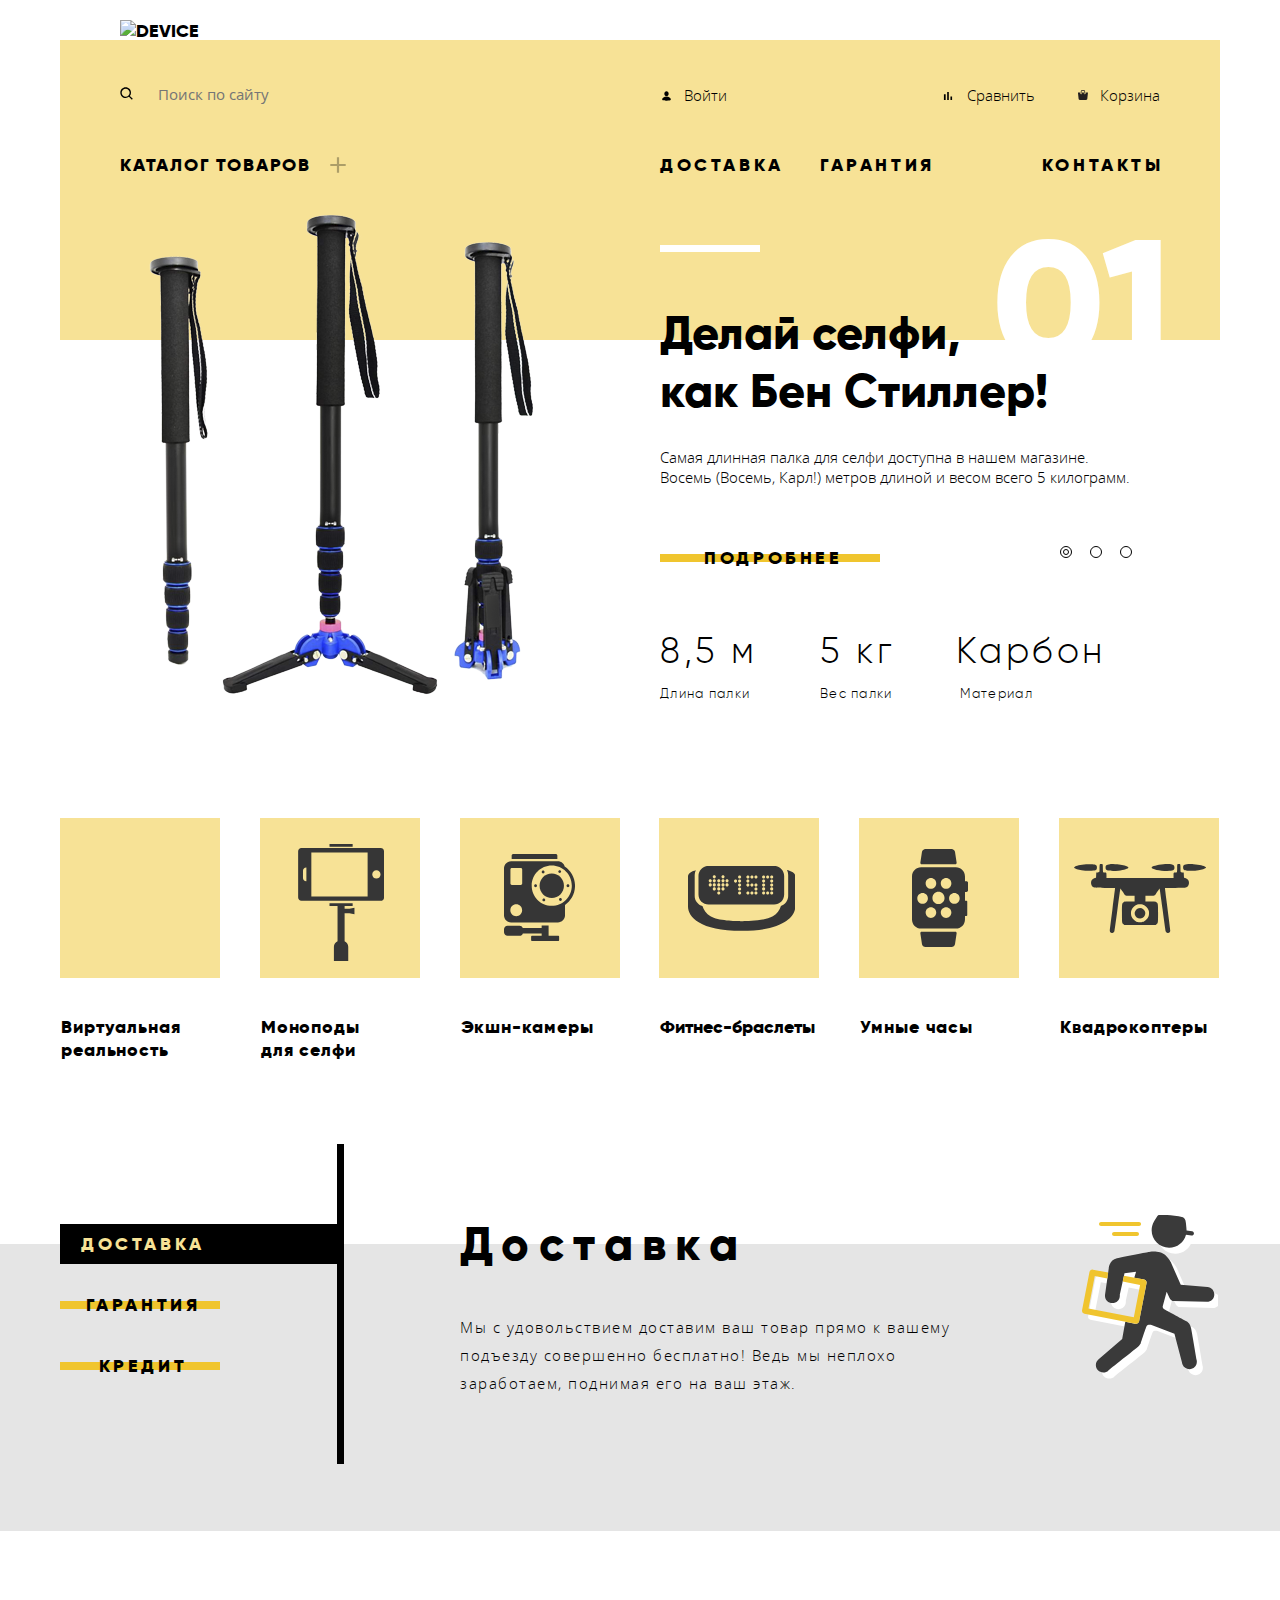
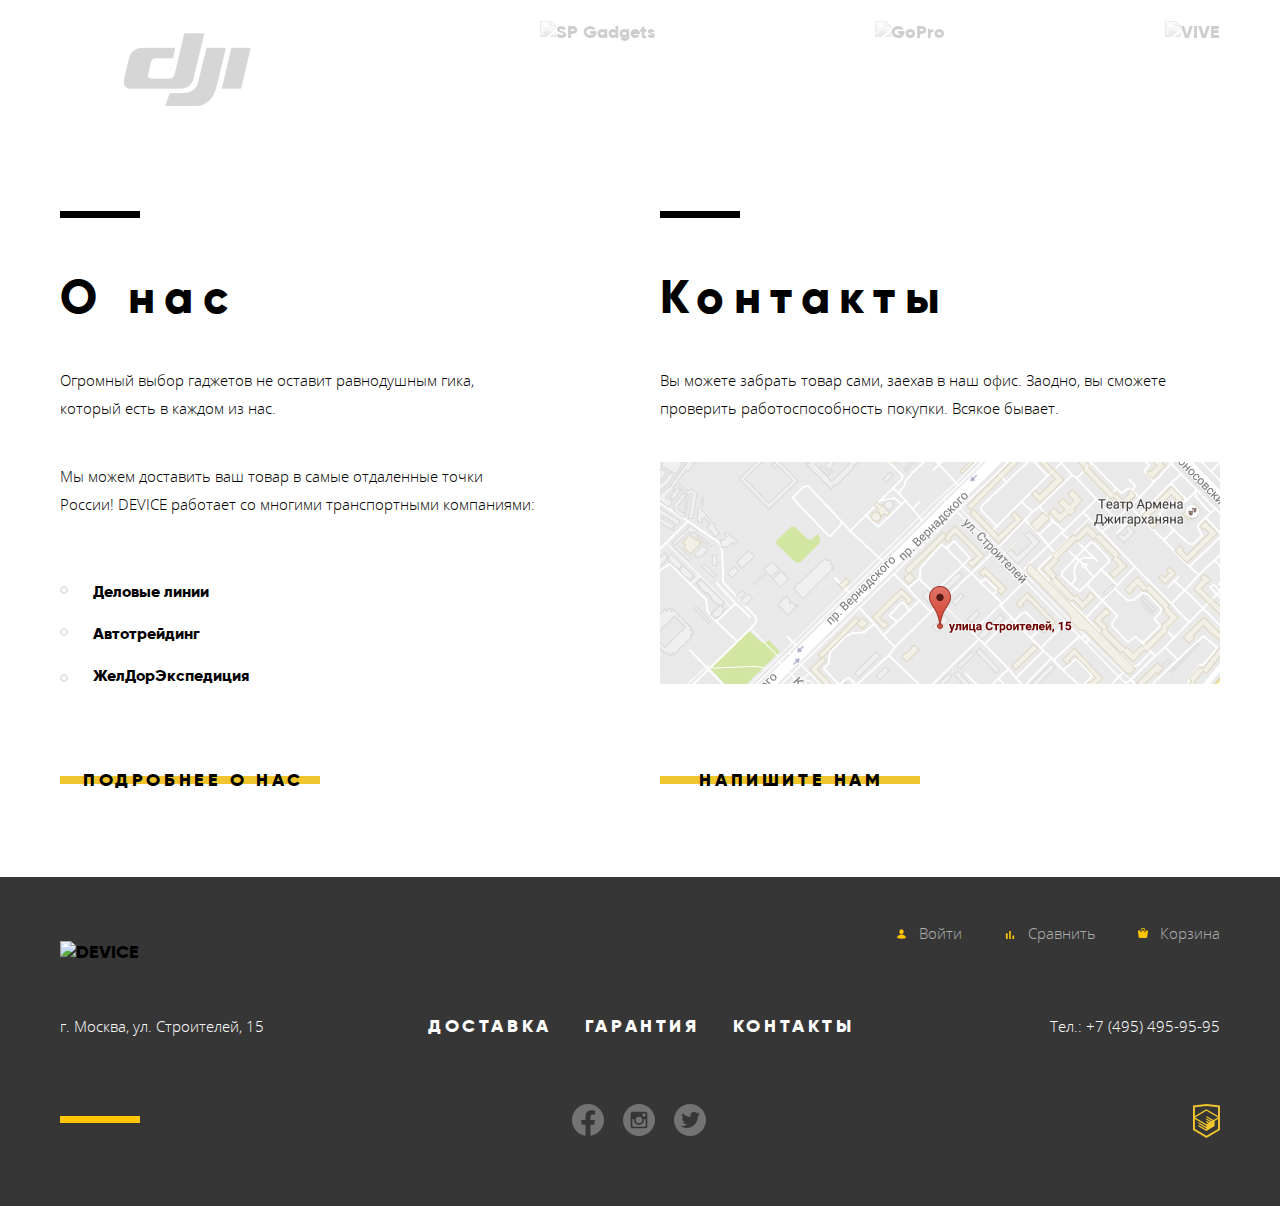
==== commit 3c0542f5: "bugFix" ====
--- a/index.html
+++ b/index.html
@@ -127,7 +127,7 @@
       <section class="partners-section">
         <h2 class="visually-hidden">Наши партнеры</h2>
         <ul class="partners-list">
-          <li><a href="javascript:void(0);" aria-label="DJI"><img src="img/icon/partners_logo/DJI.png" width="260" height="100" alt="DJI"></a></li>
+          <li><a href="javascript:void(0);" aria-label="DJI"><img src="img/icon/partners_logo/dji_technology.png" width="260" height="100" alt="DJI"></a></li>
           <li><a href="javascript:void(0);" aria-label="SP Gadgets"><img src="img/icon/partners_logo/SP_Gadgets.png" width="260" height="100" alt="SP Gadgets"></a></li>
           <li><a href="javascript:void(0);" aria-label="GoPro"><img src="img/icon/partners_logo/GoPro.png" width="260" height="100" alt="GoPro"></a></li>
           <li><a href="javascript:void(0);" aria-label="VIVE"><img src="img/icon/partners_logo/VIVE.png" width="260" height="100" alt="VIVE"></a></li>
